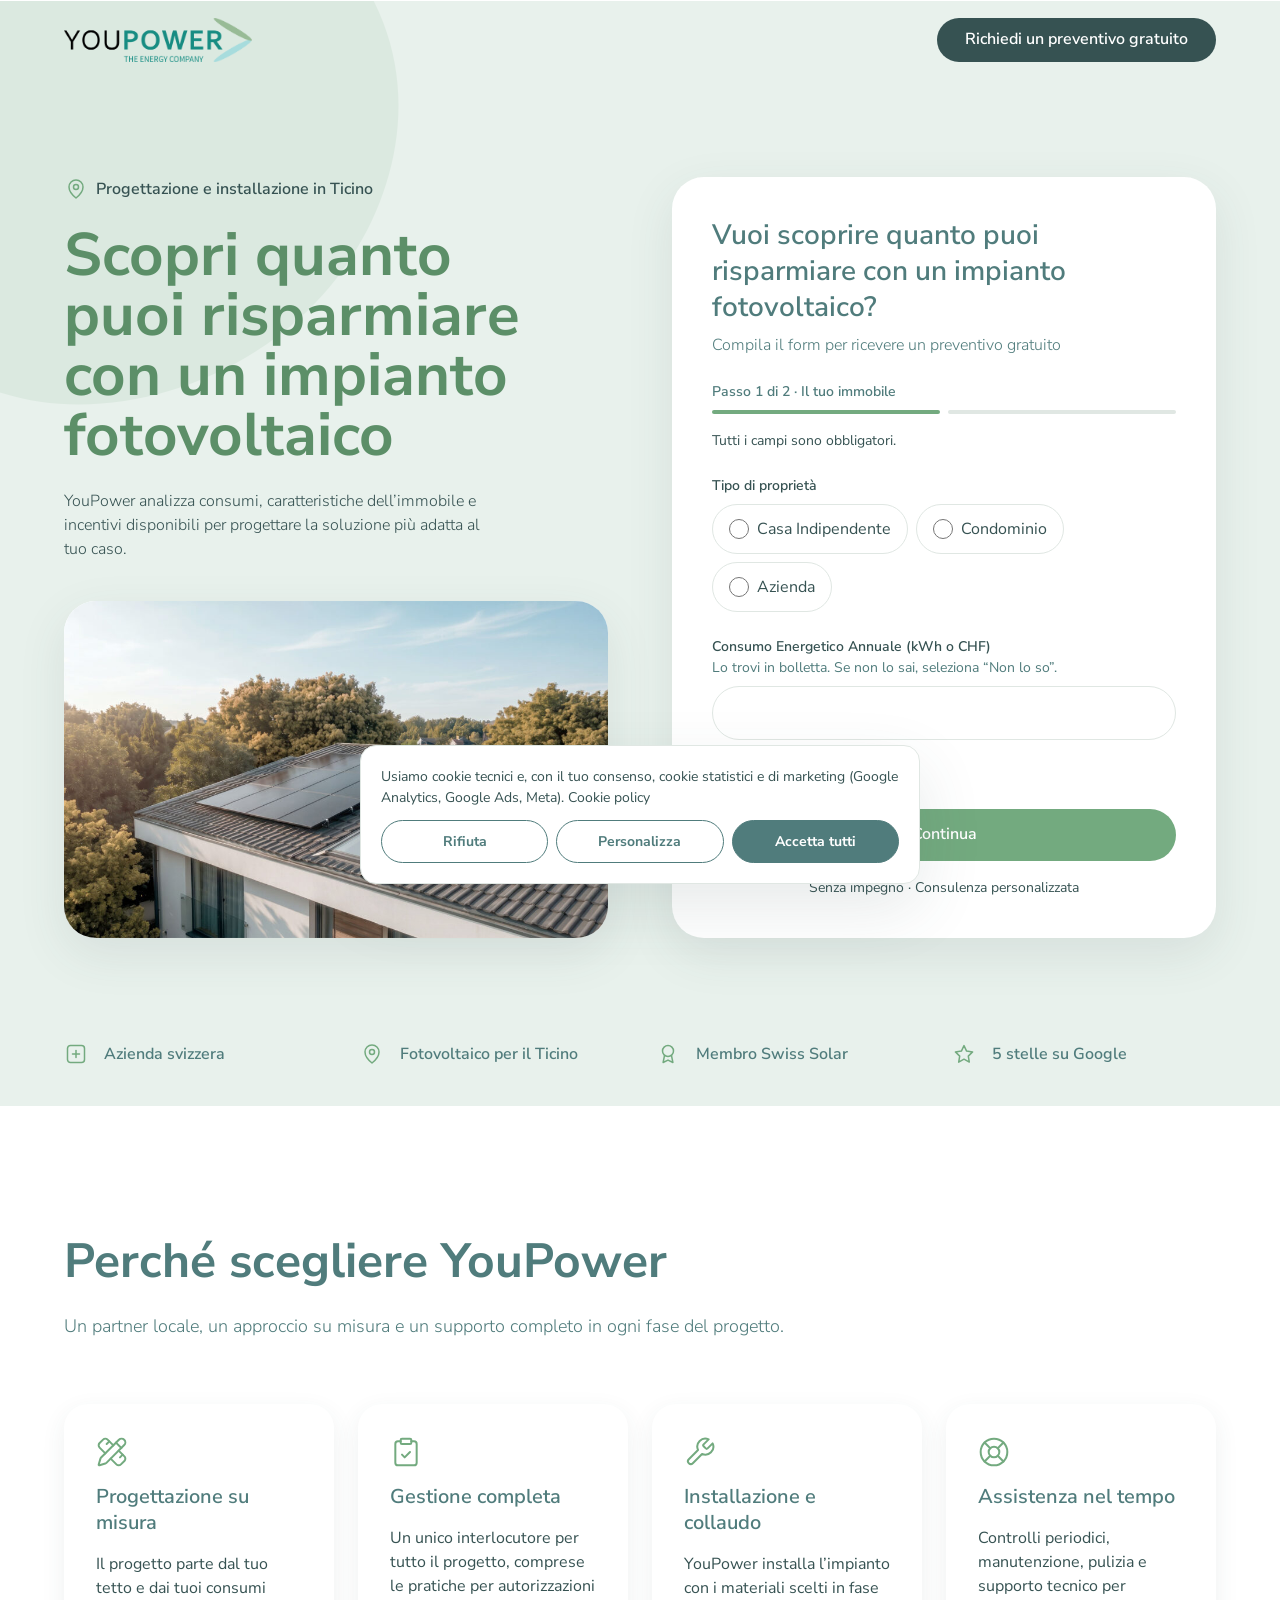
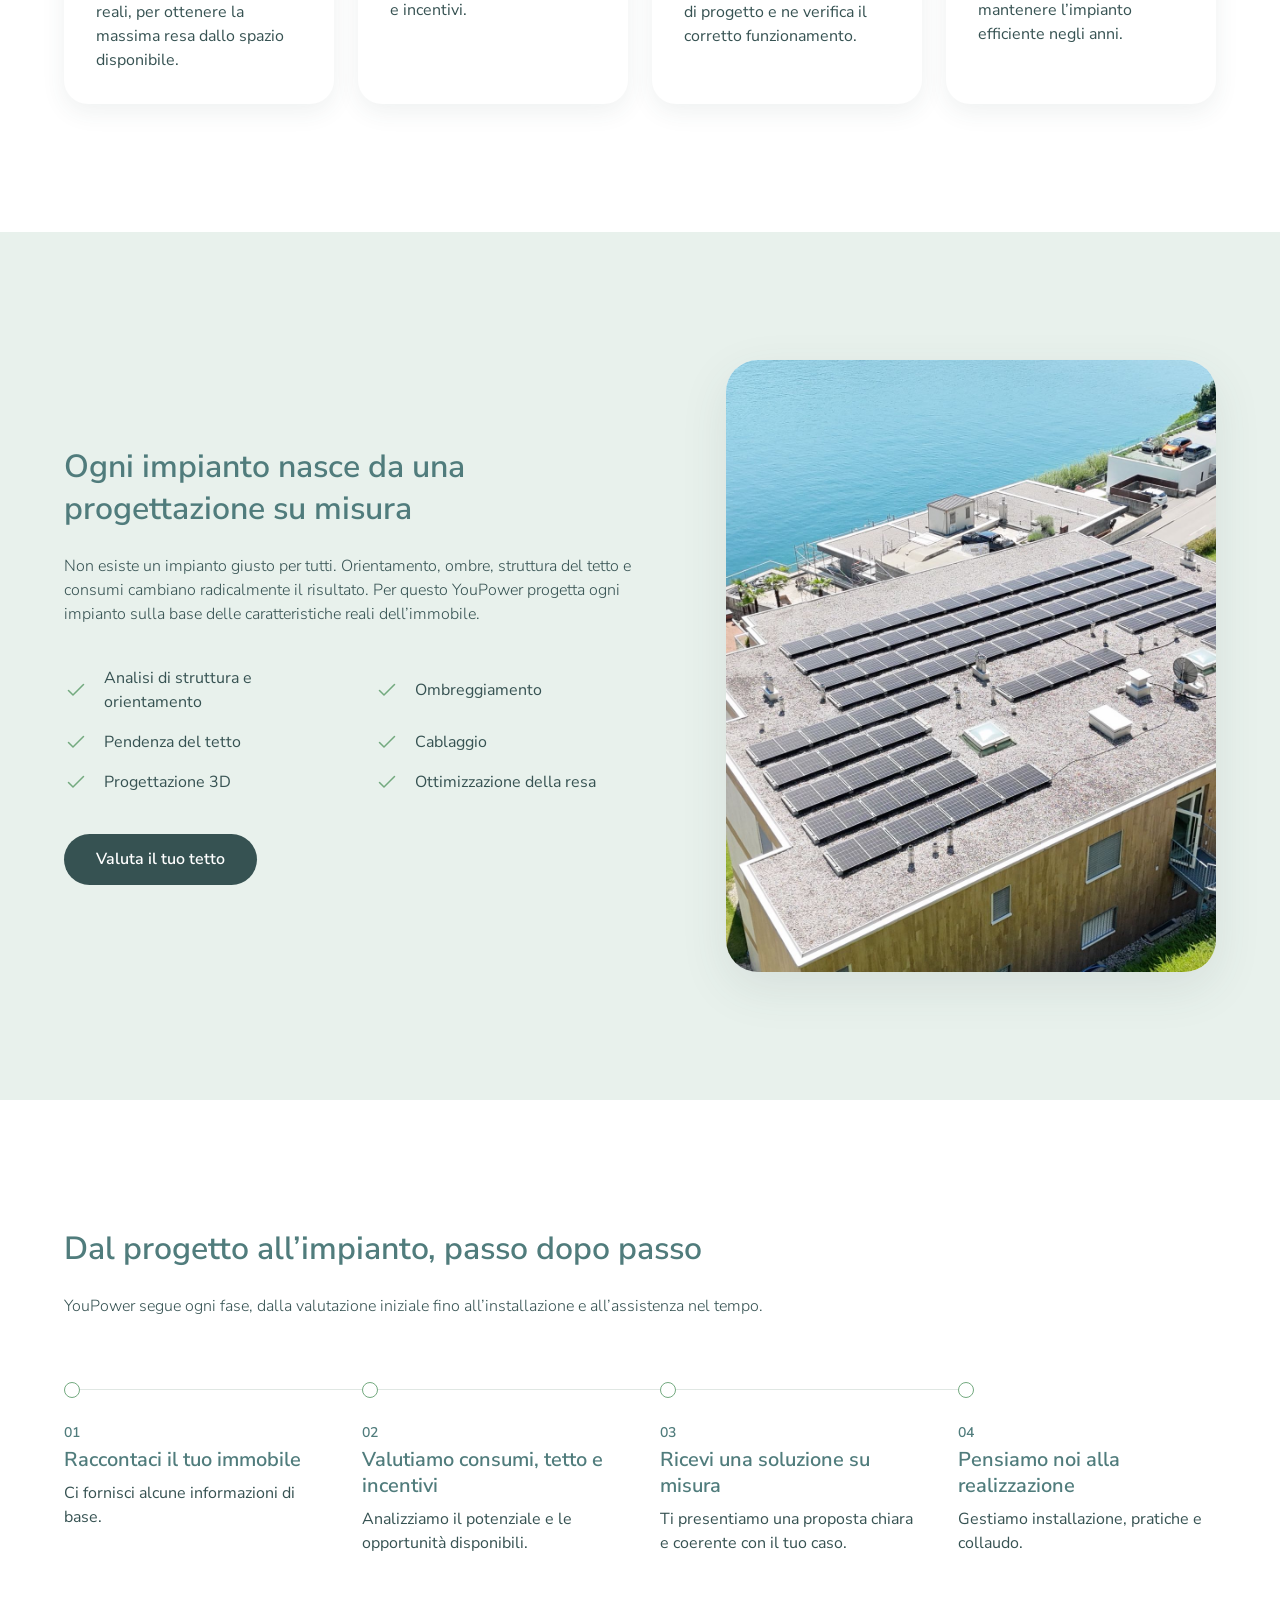
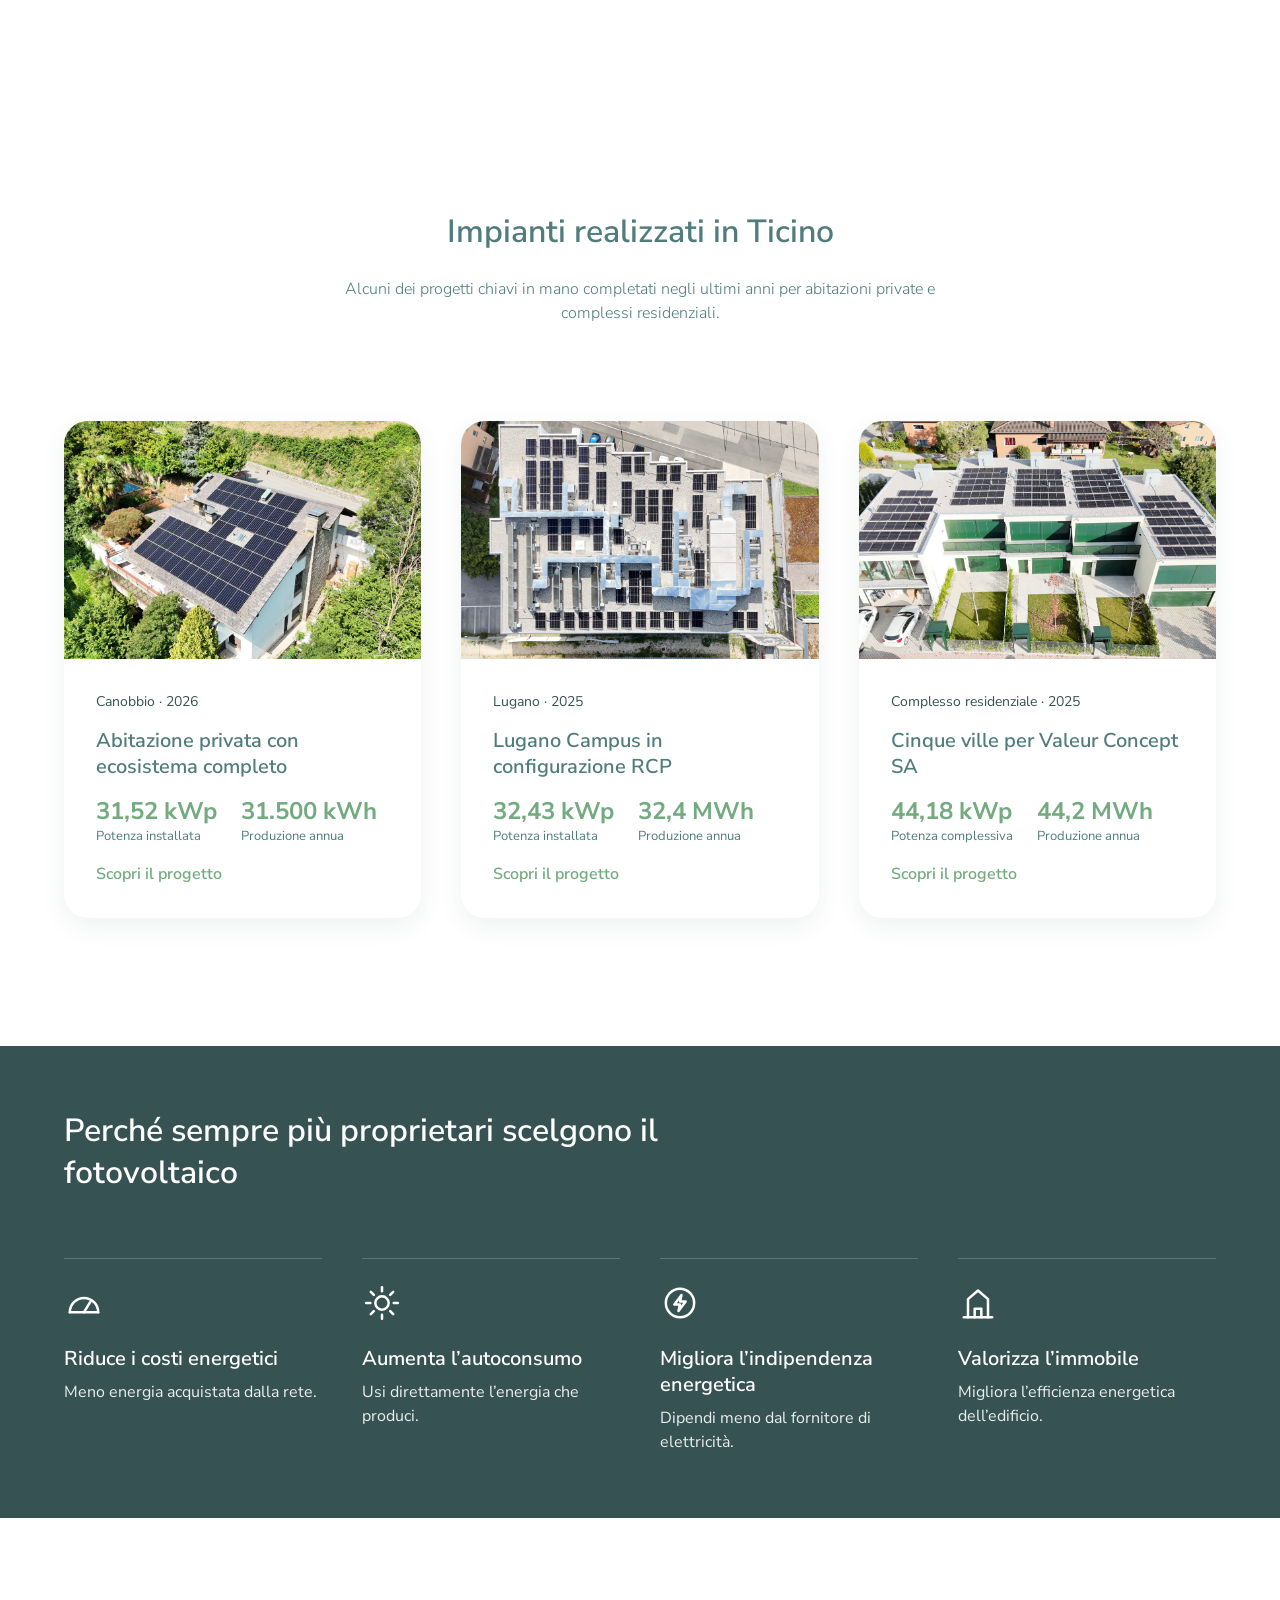
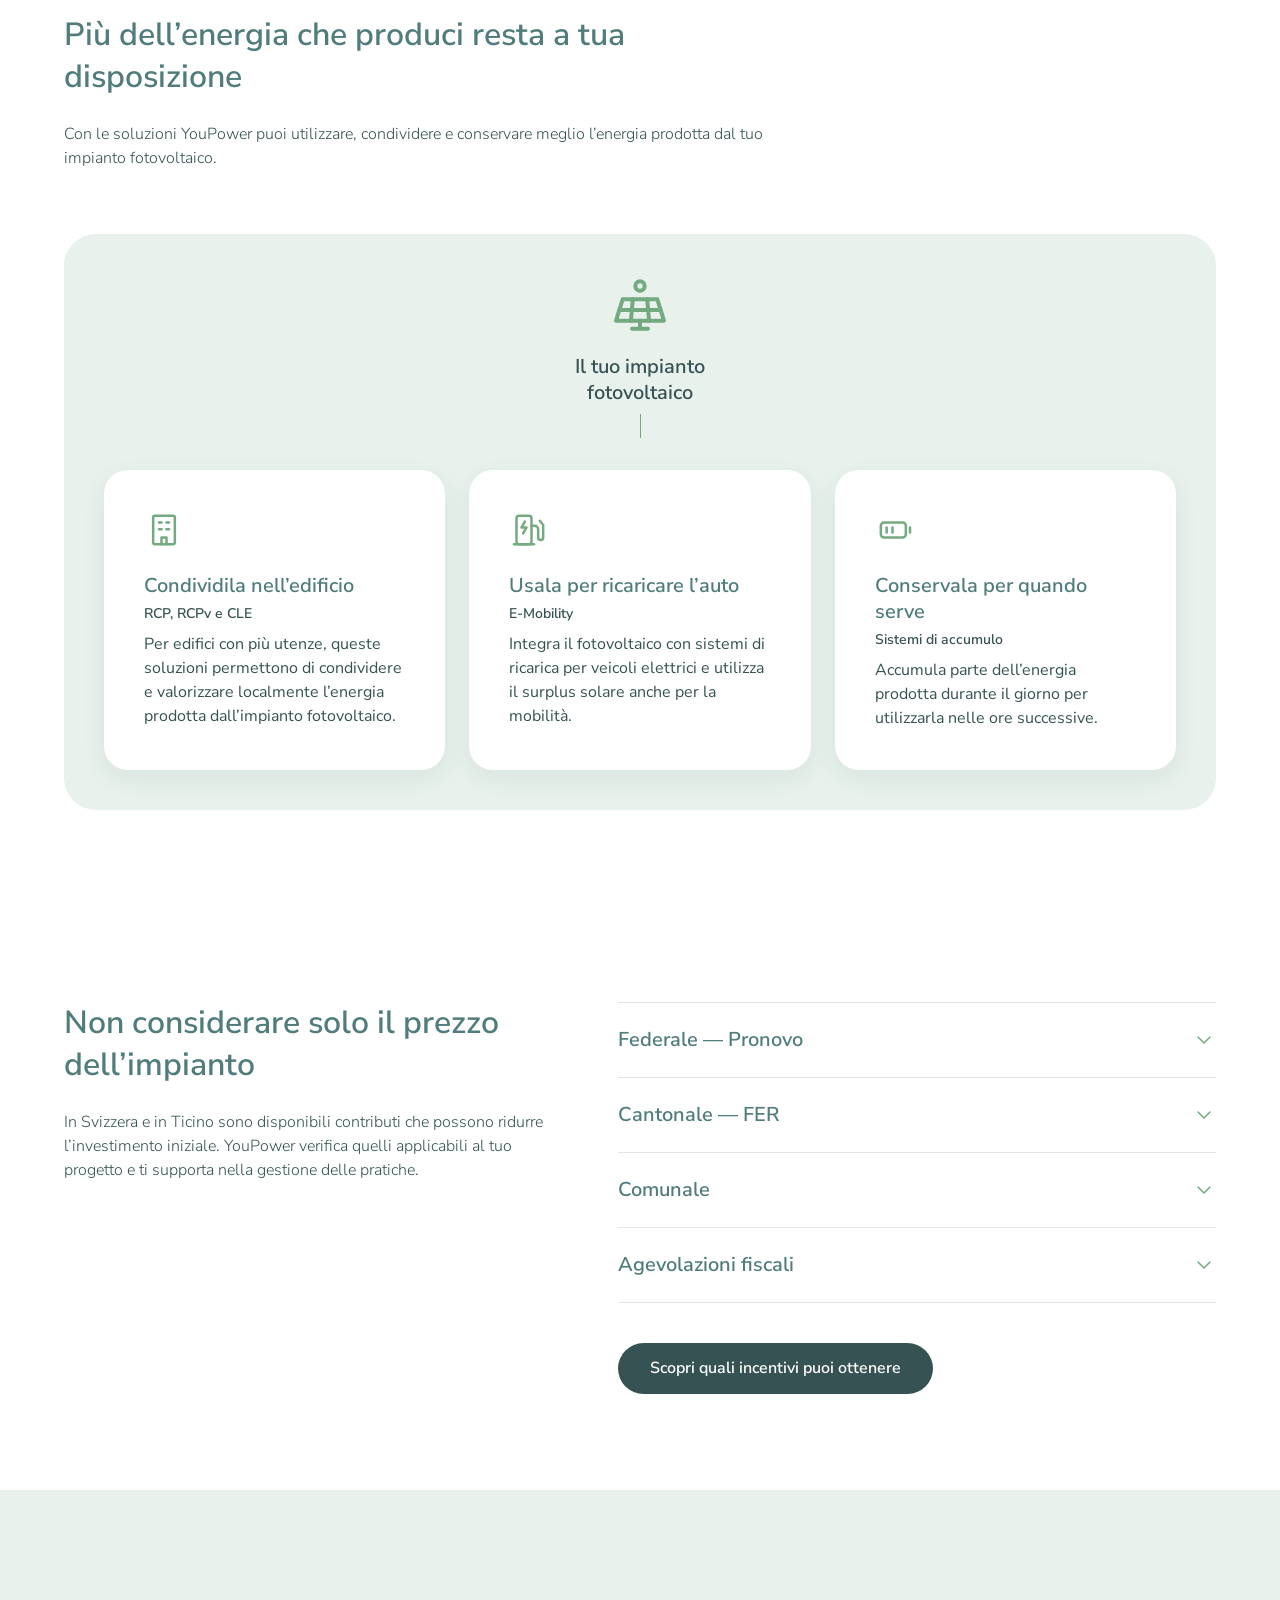
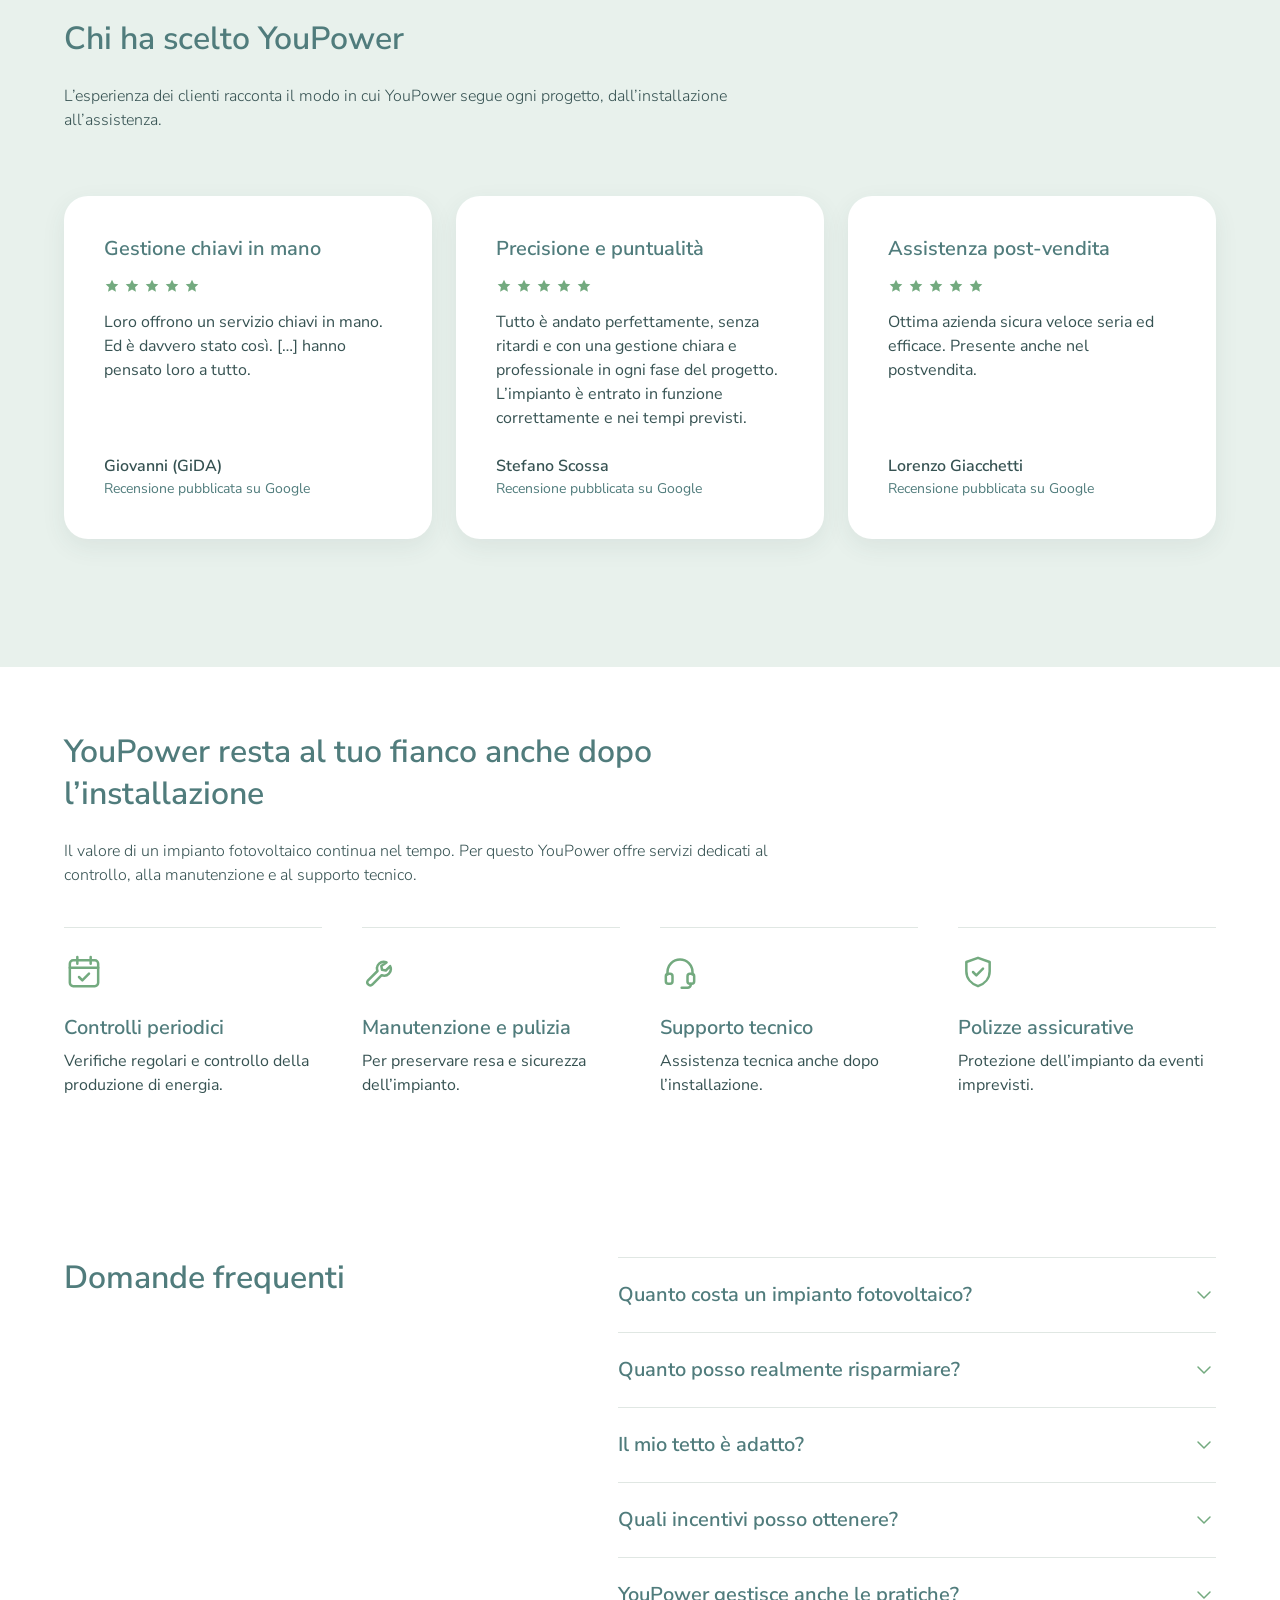
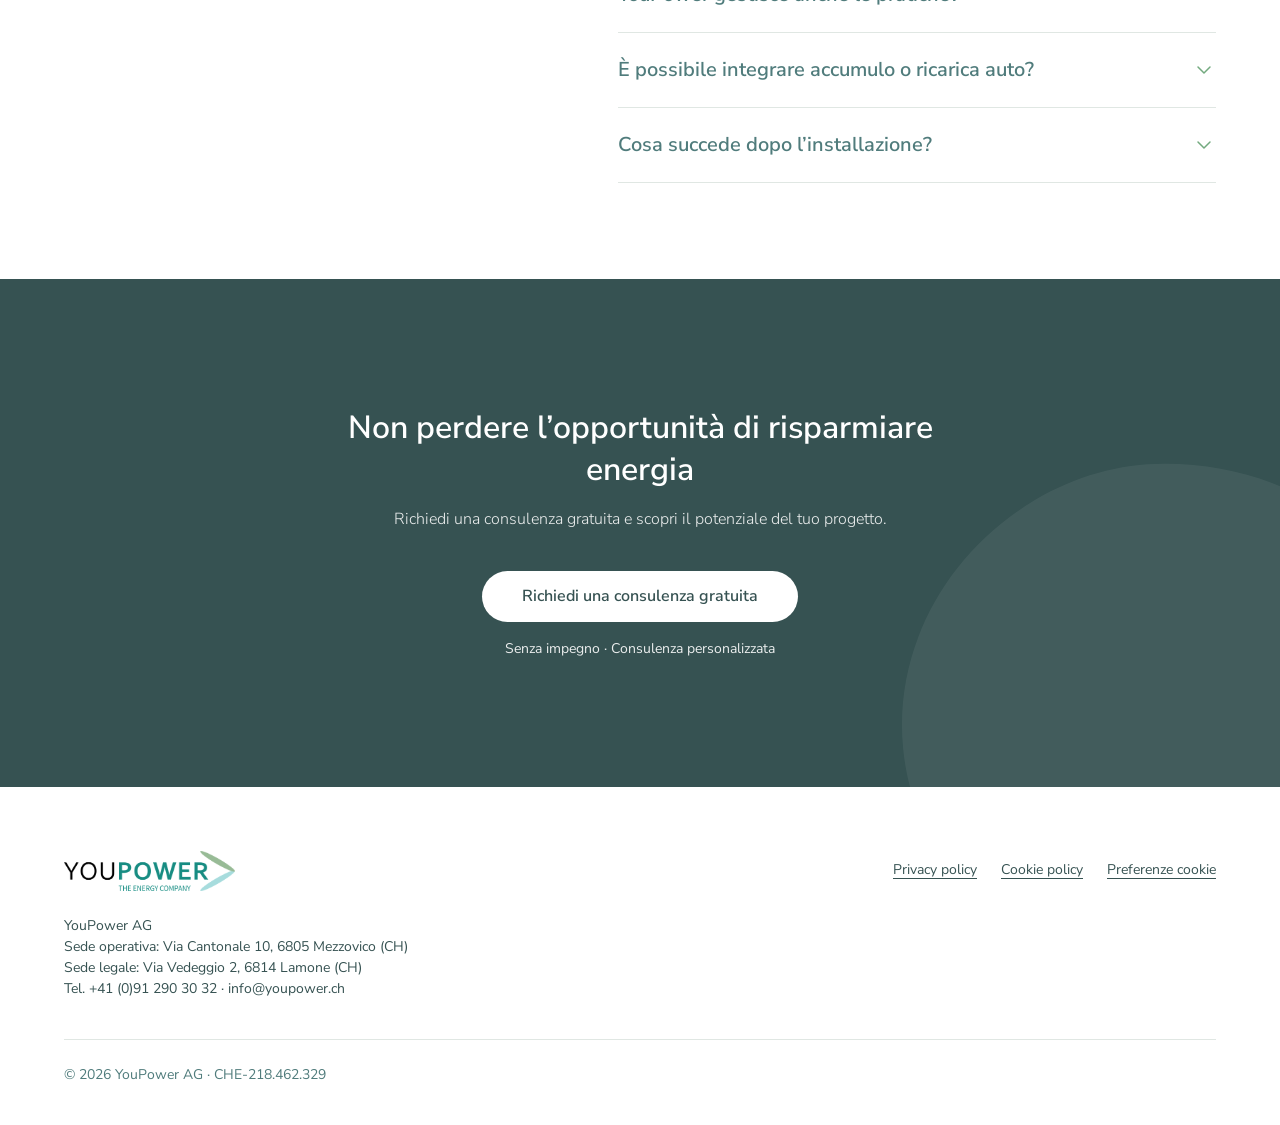
==== index.html @ 396a0c5f "Reword two labels in the hero strip "Operativita' in Ticino" becomes "Fotovoltaico per il Ticino" an" ====
<!DOCTYPE html>
<html lang="it">
<head>
<meta charset="utf-8">
<meta name="viewport" content="width=device-width, initial-scale=1, viewport-fit=cover">

<!-- =========================================================================
     TRACKING (hard-coded, niente GTM su questa landing)
     GA4 G-4G70N7KYDF e Meta Pixel 860950295860981: gli stessi del sito
     youpower.ch. Google Ads non ha un tag proprio: importa generate_lead da GA4.
     NON installare anche GTM-T6VW8SW5 qui, altrimenti PageView e lead doppi.
     ========================================================================= -->
<script>
  var LP = {
    GA4_ID: 'G-4G70N7KYDF',
    META_PIXEL_ID: '860950295860981',
    FORM_ID: 'landing_fotovoltaico_ticino',
    CONSENT_COOKIE: 'lp_consent',
    CONSENT_DAYS: 180
  };

  window.dataLayer = window.dataLayer || [];
  function gtag() { dataLayer.push(arguments); }

  /* Consent Mode v2: stessi default di Complianz sul sito principale */
  gtag('consent', 'default', {
    ad_storage: 'denied',
    ad_user_data: 'denied',
    ad_personalization: 'denied',
    analytics_storage: 'denied',
    personalization_storage: 'denied',
    functionality_storage: 'granted',
    security_storage: 'granted',
    wait_for_update: 500
  });
  gtag('set', 'ads_data_redaction', true);

  LP.readConsent = function () {
    var m = document.cookie.match(new RegExp('(?:^|; )' + LP.CONSENT_COOKIE + '=([^;]*)'));
    if (!m) { return null; }
    try { return JSON.parse(decodeURIComponent(m[1])); } catch (e) { return null; }
  };
  LP.applyConsent = function (c) {
    gtag('consent', 'update', {
      analytics_storage: c.stats ? 'granted' : 'denied',
      ad_storage: c.mkt ? 'granted' : 'denied',
      ad_user_data: c.mkt ? 'granted' : 'denied',
      ad_personalization: c.mkt ? 'granted' : 'denied',
      personalization_storage: c.mkt ? 'granted' : 'denied'
    });
  };
  LP.consent = LP.readConsent();
  if (LP.consent) { LP.applyConsent(LP.consent); }
</script>
<script async src="https://www.googletagmanager.com/gtag/js?id=G-4G70N7KYDF"></script>
<script>
  gtag('js', new Date());
  gtag('config', LP.GA4_ID);

  /* Meta Pixel: caricato solo con consenso marketing (non legge Consent Mode) */
  LP.loadMeta = function () {
    if (window.fbq) { fbq('consent', 'grant'); return; }
    !function(f,b,e,v,n,t,s){if(f.fbq)return;n=f.fbq=function(){n.callMethod?
    n.callMethod.apply(n,arguments):n.queue.push(arguments)};if(!f._fbq)f._fbq=n;
    n.push=n;n.loaded=!0;n.version='2.0';n.queue=[];t=b.createElement(e);t.async=!0;
    t.src=v;s=b.getElementsByTagName(e)[0];s.parentNode.insertBefore(t,s)}(window,
    document,'script','https://connect.facebook.net/en_US/fbevents.js');
    fbq('init', LP.META_PIXEL_ID);
    fbq('track', 'PageView');
  };
  if (LP.consent && LP.consent.mkt) { LP.loadMeta(); }

  LP.saveConsent = function (stats, mkt) {
    var c = { stats: !!stats, mkt: !!mkt, ts: Date.now() };
    var exp = new Date(Date.now() + LP.CONSENT_DAYS * 864e5).toUTCString();
    document.cookie = LP.CONSENT_COOKIE + '=' + encodeURIComponent(JSON.stringify(c)) +
      '; expires=' + exp + '; path=/; SameSite=Lax; Secure';
    LP.consent = c;
    LP.applyConsent(c);
    if (c.mkt) { LP.loadMeta(); }
    else if (window.fbq) { fbq('consent', 'revoke'); }
    var b = document.getElementById('lp-cookie-banner');
    if (b) { b.hidden = true; }
  };

  /* Numero in formato E.164 per i dati utente GA4 (default +41 se manca il prefisso) */
  LP.toE164 = function (v) {
    var s = String(v || '').replace(/[^\d+]/g, '');
    if (s.indexOf('00') === 0) { s = '+' + s.slice(2); }
    else if (s.charAt(0) === '0') { s = '+41' + s.slice(1); }
    else if (s.charAt(0) !== '+') { s = '+41' + s; }
    return s;
  };

  /* Conversione: chiamata dal form SOLO dopo risposta OK di /api/lead.
     email/telefono vengono usati da GA4 solo se nella property e' attiva la
     "raccolta dei dati forniti dagli utenti"; altrimenti sono ignorati. */
  LP.trackLead = function (opts) {
    opts = opts || {};
    var eventId = 'lead_' + Date.now() + '_' + Math.random().toString(36).slice(2, 8);

    var ud = {};
    if (opts.email) { ud.email = String(opts.email).trim().toLowerCase(); }
    if (opts.phone) { ud.phone_number = LP.toE164(opts.phone); }
    if (ud.email || ud.phone_number) { gtag('set', 'user_data', ud); }

    /* Stesso evento del sito (gia' importato in Google Ads), distinto da form_id */
    gtag('event', 'generate_lead', {
      form_id: LP.FORM_ID,
      lead_source: 'landing',
      property_type: opts.propertyType || ''
    });

    if (window.fbq && LP.consent && LP.consent.mkt) {
      fbq('track', 'Lead', { content_name: LP.FORM_ID }, { eventID: eventId });
    }
    return eventId;
  };
</script>

<title>Impianti fotovoltaici in Ticino | YouPower</title>
<meta name="description" content="Impianti fotovoltaici su misura in Ticino. Progettazione, gestione pratiche e incentivi, installazione e assistenza nel tempo. Richiedi un preventivo gratuito a YouPower.">
<meta name="theme-color" content="#E8F1EC">

<link rel="preconnect" href="https://fonts.googleapis.com">
<link rel="preconnect" href="https://fonts.gstatic.com" crossorigin>
<link rel="stylesheet" href="https://fonts.googleapis.com/css2?family=Nunito+Sans:wght@300;400;600;700&display=swap">

<style>
/* =========================================================================
   1. BRAND TOKENS — copia integrale di styles/brand-tokens.css
   Nessun valore aggiunto o modificato.
   ========================================================================= */
:root {
  /* Colori — brand core */
  --color-primary: #73AA7F;
  --color-primary-rgb: 115, 170, 127;
  --color-secondary: #507C7C;
  --color-secondary-rgb: 80, 124, 124;
  --color-text: #365252;
  --color-text-rgb: 54, 82, 82;

  --color-text-muted: var(--color-secondary);
  --color-heading: var(--color-secondary);
  --color-heading-hero: var(--color-primary);

  /* Stati derivati */
  --color-primary-dark: #5C8F68;
  --color-primary-light: #8FBF9A;
  --color-secondary-dark: #3F6363;
  --color-secondary-light: #7A9E9E;

  /* Superfici */
  --color-background: #FFFFFF;
  --color-surface: #FFFFFF;
  --color-surface-alt: #E8F1EC;
  --color-surface-inverse: var(--color-text);

  /* Bordi */
  --color-border: #E0E7E3;
  --color-border-strong: var(--color-secondary);
  --color-border-focus: var(--color-primary);

  /* Testo su fondo colorato */
  --color-on-primary: #FFFFFF;
  --color-on-secondary: #FFFFFF;
  --color-on-dark: #FFFFFF;

  /* Stati funzionali */
  --color-success: var(--color-primary);
  --color-error: #B85450;
  --color-warning: #D4A574;
  --color-info: var(--color-secondary);

  /* Tipografia */
  --font-family-base: "Nunito Sans", system-ui, -apple-system,
                      BlinkMacSystemFont, "Segoe UI", Roboto, sans-serif;
  --font-family-heading: var(--font-family-base);

  --font-weight-light: 300;
  --font-weight-regular: 400;
  --font-weight-semibold: 600;
  --font-weight-bold: 700;

  --font-size-h1: 60px;
  --font-size-h2: 32px;
  --font-size-h3: 28px;
  --font-size-h4: 20px;
  --font-size-body-large: 16px;
  --font-size-body: 16px;
  --font-size-small: 14px;
  --font-size-button: 16px;

  --line-height-h1: 1.0;
  --line-height-h2: 1.31;
  --line-height-h3: 1.29;
  --line-height-h4: 1.30;
  --line-height-body: 1.50;
  --line-height-tight: 1.0;
  --line-height-heading: 1.30;
  --line-height-default: 1.50;

  --letter-spacing-normal: 0;

  /* Radius */
  --radius-sm: 8px;
  --radius-md: 16px;
  --radius-lg: 24px;
  --radius-xl: 32px;
  --radius-pill: 999px;

  --radius-button: var(--radius-pill);
  --radius-input: var(--radius-pill);
  --radius-card: var(--radius-lg);
  --radius-card-large: var(--radius-xl);

  /* Spacing */
  --space-xxs: 4px;
  --space-xs: 8px;
  --space-sm: 16px;
  --space-md: 24px;
  --space-lg: 40px;
  --space-xl: 64px;
  --space-2xl: 96px;
  --space-3xl: 128px;

  /* Layout */
  --container-width: 1200px;
  --container-width-wide: 1400px;
  --container-padding: 24px;
  --content-narrow: 720px;
  --header-height: 80px;

  /* Shadow */
  --shadow-soft:      0 8px 24px  rgba(54, 82, 82, 0.08);
  --shadow-card:      0 16px 48px rgba(54, 82, 82, 0.10);
  --shadow-elevated:  0 24px 64px rgba(54, 82, 82, 0.12);
  --shadow-focus-ring: 0 0 0 3px rgba(115, 170, 127, 0.35);

  /* Transitions */
  --transition-fast: 150ms ease-out;
  --transition-base: 250ms ease-out;
  --transition-slow: 400ms ease-out;

  /* Z-index */
  --z-base: 1;
  --z-dropdown: 100;
  --z-sticky: 200;
  --z-header: 300;
  --z-modal-backdrop: 900;
  --z-modal: 1000;
  --z-toast: 1100;
}

@media (max-width: 768px) {
  :root {
    --font-size-h1: 40px;
    --font-size-h2: 26px;
    --font-size-h3: 24px;
    --font-size-h4: 18px;

    --space-2xl: 64px;
    --space-3xl: 80px;

    --container-padding: 20px;
  }
}

@media (prefers-reduced-motion: reduce) {
  :root {
    --transition-fast: 0ms;
    --transition-base: 0ms;
    --transition-slow: 0ms;
  }
}


/* =========================================================================
   2. BASE
   ========================================================================= */
*, *::before, *::after { box-sizing: border-box; }

html {
  scroll-behavior: smooth;
  -webkit-text-size-adjust: 100%;
}
@media (prefers-reduced-motion: reduce) {
  html { scroll-behavior: auto; }
}

body {
  margin: 0;
  background: var(--color-background);
  color: var(--color-text);
  font-family: var(--font-family-base);
  font-size: var(--font-size-body);
  font-weight: var(--font-weight-regular);
  line-height: var(--line-height-body);
  letter-spacing: var(--letter-spacing-normal);
  -webkit-font-smoothing: antialiased;
}

h1, h2, h3, h4, p, ul, li { margin: 0; }
ul { padding: 0; list-style: none; }
img { display: block; max-width: 100%; }
a { text-decoration: none; color: inherit; }

.container {
  width: 100%;
  max-width: var(--container-width);
  margin-inline: auto;
  padding-inline: var(--container-padding);
}

.skip-link {
  position: absolute;
  left: -9999px;
  top: 0;
  z-index: var(--z-toast);
  background: var(--color-surface);
  color: var(--color-text);
  padding: var(--space-xs) var(--space-sm);
  border-radius: var(--radius-pill);
  font-size: var(--font-size-small);
  font-weight: var(--font-weight-semibold);
}
.skip-link:focus {
  left: var(--space-sm);
  top: var(--space-sm);
  box-shadow: var(--shadow-focus-ring);
}

:focus-visible {
  outline: none;
  box-shadow: var(--shadow-focus-ring);
  border-radius: var(--radius-pill);
}


/* =========================================================================
   3. BOTTONI — pill, come da brand kit (sez. 4.1)
   ========================================================================= */
.btn {
  display: inline-flex;
  align-items: center;
  justify-content: center;
  font-family: var(--font-family-base);
  font-size: var(--font-size-button);
  font-weight: var(--font-weight-semibold);
  line-height: 1.2;
  border: 0;
  border-radius: var(--radius-button);
  cursor: pointer;
  transition: background-color var(--transition-base), color var(--transition-base);
}

/* Padding da brand kit 4.1: ~14-16px verticali x 28-32px orizzontali */
.btn--primary {
  background: var(--color-text);
  color: var(--color-on-dark);
  padding: 16px 32px;
}
.btn--primary:hover { background: var(--color-secondary); }

/* Variante compatta per l'header: orizzontale al minimo del range 4.1 */
.btn--header {
  padding: 12px 28px;
  white-space: nowrap;
}


/* =========================================================================
   4. HEADER
   ========================================================================= */
.site-header {
  position: sticky;
  top: 0;
  z-index: var(--z-header);
  background: transparent;
  border-bottom: 1px solid transparent;
  transition: background-color var(--transition-base), border-color var(--transition-base);
}
.site-header.is-scrolled {
  background: var(--color-surface);
  border-bottom-color: var(--color-border);
}

.site-header__inner {
  min-height: var(--header-height);
  display: flex;
  align-items: center;
  justify-content: space-between;
  gap: var(--space-sm);
}

.logo { display: inline-flex; align-items: center; }
.logo__img {
  height: 44px;
  width: auto;
}


/* =========================================================================
   5. HERO
   ========================================================================= */
.hero {
  position: relative;
  background: var(--color-surface-alt);
  /* Il wash mint parte dal bordo superiore: l'header trasparente ci scorre sopra */
  margin-top: calc(-1 * var(--header-height));
  padding-top: calc(var(--header-height) + var(--space-2xl));
  /* In fondo c'e' la strip dei bullet: il suo padding chiude la hero */
  padding-bottom: 0;
  overflow: hidden;
}

/* Forma organica decorativa (brand kit 4.7 / 6.6) */
.hero__decoration {
  position: absolute;
  top: -14%;
  left: -14%;
  width: 46vw;
  max-width: 720px;
  aspect-ratio: 1 / 1;
  color: var(--color-primary);
  opacity: 0.10;
  pointer-events: none;
}

/* Due colonne come la pagina prodotto youpower.ch: a sinistra titolo e foto,
   a destra la card del form. La foto riempie lo spazio fino al fondo della card. */
.hero__inner {
  position: relative;
  z-index: var(--z-base);
  display: grid;
  grid-template-columns: repeat(2, minmax(0, 1fr));
  grid-template-rows: auto 1fr;
  grid-template-areas:
    "intro form"
    "media form";
  align-items: start;
  column-gap: var(--space-xl);
  row-gap: var(--space-lg);
}
.hero__content { grid-area: intro; }

/* Riferimento territoriale: visibile ma secondario rispetto all'H1.
   Frase normale con icona lineare, niente maiuscolo tracciato (brand kit 6.2). */
.hero__location {
  display: flex;
  align-items: center;
  gap: var(--space-xs);
  margin-bottom: var(--space-md);
  font-size: var(--font-size-body);
  font-weight: var(--font-weight-semibold);
  line-height: var(--line-height-body);
  color: var(--color-text);
}
.hero__location svg {
  flex: none;
  width: var(--space-md);
  height: var(--space-md);
  color: var(--color-primary);
}

.hero__title {
  font-size: var(--font-size-h1);
  font-weight: var(--font-weight-bold);
  line-height: var(--line-height-h1);
  /* --color-primary-dark al posto di --color-heading-hero: il sage #73AA7F
     si ferma a 2.34:1 sul wash mint, sotto la soglia AA per il testo large. */
  color: var(--color-primary-dark);
  text-wrap: balance;
}

/* Riga "Body Light" della scala tipografica (16 / 300 / 1.5 / #365252):
   sul wash mint il teal #507C7C si ferma a 4.04:1, sotto la soglia AA. */
.hero__lead {
  margin-top: var(--space-md);
  max-width: 46ch;
  text-wrap: pretty;
  font-size: var(--font-size-body-large);
  font-weight: var(--font-weight-light);
  line-height: var(--line-height-body);
  color: var(--color-text);
}

/* Strip dei 4 punti di forza in fondo alla hero, sul wash mint:
   chip trasparenti, icona lineare sage + testo, nessun bordo ne' fondo. */
.hero__strip {
  display: grid;
  grid-template-columns: repeat(4, minmax(0, 1fr));
  gap: calc(var(--space-sm) * 2);
  margin-top: var(--space-xl);
  padding-block: var(--space-lg);
}
.hero__strip-item {
  display: flex;
  align-items: center;
  gap: var(--space-sm);
  font-size: var(--font-size-body);
  font-weight: var(--font-weight-semibold);
  line-height: var(--line-height-body);
  color: var(--color-secondary);
}
.hero__strip-icon {
  flex: none;
  width: var(--space-md);
  height: var(--space-md);
  color: var(--color-primary);
}
@media (max-width: 1023px) {
  .hero__strip {
    grid-template-columns: repeat(2, minmax(0, 1fr));
    gap: var(--space-md);
  }
}
@media (max-width: 767px) {
  .hero__strip {
    display: flex;
    flex-direction: column;
    gap: 20px;
  }
}

/* Media */
.hero__media {
  grid-area: media;
  align-self: stretch;
  position: relative;
  min-height: calc(var(--space-3xl) * 2);
  border-radius: var(--radius-card-large);
  overflow: hidden;
  background: var(--color-surface);
  box-shadow: var(--shadow-card);
}
.hero__media img {
  position: absolute;
  inset: 0;
  width: 100%;
  height: 100%;
  object-fit: cover;
}


/* =========================================================================
   6. SEZIONI DI CONTENUTO — impianto comune
   ========================================================================= */
.section {
  padding-top: var(--space-2xl);
  padding-bottom: var(--space-2xl);
  background: var(--color-background);
}
/* Wash mint: riservato alla sezione progettazione, la piu' autorevole */
.section--accent { background: var(--color-surface-alt); }
/* Piu' respiro verticale = piu' peso nella gerarchia */
.section--lead {
  padding-top: var(--space-3xl);
  padding-bottom: var(--space-3xl);
}

.section__head {
  max-width: var(--content-narrow);
  margin-bottom: var(--space-xl);
}
.section__title {
  font-size: var(--font-size-h2);
  font-weight: var(--font-weight-semibold);
  line-height: var(--line-height-h2);
  color: var(--color-heading);
}
.section__intro {
  margin-top: var(--space-md);
  font-size: var(--font-size-body-large);
  font-weight: var(--font-weight-light);
  line-height: var(--line-height-body);
  color: var(--color-text);
}


/* =========================================================================
   8. BENEFICI DEL FOTOVOLTAICO
   ========================================================================= */
/* "Perche' scegliere YouPower": titolo e sottotitolo in alto, le quattro
   card sotto (4 in fila da 1200px, 2x2 fino al tablet, 1 su mobile). */
.why__intro { max-width: var(--content-narrow); }
.why__title {
  margin-bottom: var(--space-md);
  font-size: 48px;
  font-weight: var(--font-weight-bold);
  line-height: 1.15;
  color: var(--color-secondary);
}
.why__lead {
  margin-bottom: var(--space-xl);
  font-size: 18px;
  font-weight: var(--font-weight-light);
  line-height: var(--line-height-body);
  color: var(--color-secondary);
}
.why__cards {
  display: grid;
  grid-template-columns: repeat(4, minmax(0, 1fr));
  gap: var(--space-md);
}
/* Padding 32px con 4 card in fila, per lasciare spazio al testo */
.why-card {
  display: flex;
  flex-direction: column;
  gap: var(--space-sm);
  padding: calc(var(--space-sm) * 2);
  border-radius: var(--radius-lg);
  background: var(--color-surface);
  box-shadow: var(--shadow-soft);
}
.why-card__icon {
  width: calc(var(--space-sm) * 2);
  height: calc(var(--space-sm) * 2);
  color: var(--color-primary);
}
.why-card__title {
  font-size: var(--font-size-h4);
  font-weight: var(--font-weight-semibold);
  line-height: var(--line-height-h4);
  color: var(--color-secondary);
}
.why-card__text {
  font-size: var(--font-size-body);
  font-weight: var(--font-weight-regular);
  line-height: var(--line-height-body);
  color: var(--color-text);
}
@media (max-width: 1199px) {
  .why__cards { grid-template-columns: repeat(2, minmax(0, 1fr)); }
  .why-card { padding: var(--space-lg); }
}
@media (max-width: 1023px) {
  .why__title { font-size: 36px; }
  .why__lead { margin-bottom: var(--space-lg); }
}
@media (max-width: 767px) {
  .why__title { font-size: 28px; }
  .why__cards { grid-template-columns: 1fr; }
}


/* =========================================================================
   9. PROGETTAZIONE SU MISURA
   ========================================================================= */
.design__inner {
  display: grid;
  grid-template-columns: 1.1fr 0.9fr;
  align-items: center;
  gap: var(--space-xl);
}
.design__head { margin-bottom: var(--space-lg); }

.design__points {
  display: grid;
  grid-template-columns: repeat(2, minmax(0, 1fr));
  gap: var(--space-sm) var(--space-md);
}
.design__point {
  display: flex;
  align-items: center;
  gap: var(--space-sm);
  font-size: var(--font-size-body);
  font-weight: var(--font-weight-regular);
  line-height: var(--line-height-body);
  color: var(--color-text);
}
.design__point svg {
  flex: none;
  width: var(--space-md);
  height: var(--space-md);
  color: var(--color-primary);
}

.design__media {
  border-radius: var(--radius-card-large);
  overflow: hidden;
  background: var(--color-surface);
  box-shadow: var(--shadow-card);
  aspect-ratio: 4 / 5;
}
.design__media img {
  width: 100%;
  height: 100%;
  object-fit: cover;
}


/* =========================================================================
   10. COME FUNZIONA — timeline
   ========================================================================= */
.steps {
  display: grid;
  grid-template-columns: repeat(4, minmax(0, 1fr));
  gap: var(--space-lg);
  margin: 0;
  padding: 0;
  list-style: none;
}
.step {
  position: relative;
  padding-top: var(--space-lg);
}
/* Nodo: cerchio a contorno sage, stesso tratto delle icone lineari */
.step::before {
  content: "";
  position: absolute;
  top: 0;
  left: 0;
  width: var(--space-sm);
  height: var(--space-sm);
  border: 1.5px solid var(--color-primary);
  border-radius: var(--radius-pill);
}
/* Filo verso il nodo successivo, attraverso il gap di colonna */
.step::after {
  content: "";
  position: absolute;
  top: calc(var(--space-sm) / 2 - 0.5px);
  left: var(--space-sm);
  right: calc(-1 * var(--space-lg));
  height: 1px;
  background: var(--color-border);
}
.step:last-child::after { display: none; }

.step__number {
  display: block;
  font-size: var(--font-size-small);
  font-weight: var(--font-weight-semibold);
  line-height: var(--line-height-body);
  color: var(--color-heading);
}
.step__title {
  margin-top: var(--space-xxs);
  font-size: var(--font-size-h4);
  font-weight: var(--font-weight-semibold);
  line-height: var(--line-height-h4);
  color: var(--color-heading);
}
.step__text {
  margin-top: var(--space-xs);
  font-size: var(--font-size-body);
  font-weight: var(--font-weight-regular);
  line-height: var(--line-height-body);
  color: var(--color-text);
}


/* =========================================================================
   10b. REFERENZE — impianti realizzati in Ticino
   ========================================================================= */
.refs__head {
  max-width: 640px;
  margin: 0 auto var(--space-2xl);
  text-align: center;
}
.refs__title {
  margin-bottom: var(--space-md);
  font-size: var(--font-size-h2);
  font-weight: var(--font-weight-semibold);
  line-height: var(--line-height-h2);
  color: var(--color-secondary);
}
.refs__intro {
  font-size: var(--font-size-body);
  font-weight: var(--font-weight-light);
  line-height: var(--line-height-body);
  color: var(--color-secondary);
}

.refs {
  display: grid;
  grid-template-columns: repeat(3, minmax(0, 1fr));
  gap: var(--space-lg);
}
/* La card non e' cliccabile: l'unico elemento interattivo e' il link finale */
.ref-card {
  display: flex;
  flex-direction: column;
  overflow: hidden;
  border-radius: var(--radius-lg);
  background: var(--color-surface);
  box-shadow: var(--shadow-soft);
  transition: transform var(--transition-base), box-shadow var(--transition-base);
}
.ref-card:hover {
  transform: translateY(calc(-1 * var(--space-xxs)));
  box-shadow: var(--shadow-card);
}
.ref-card__img {
  display: block;
  width: 100%;
  height: auto;
  aspect-ratio: 3 / 2;
  object-fit: cover;
  object-position: center;
}
.ref-card__body {
  flex: 1;
  display: flex;
  flex-direction: column;
  gap: var(--space-sm);
  padding: calc(var(--space-sm) * 2);
}
.ref-card__meta {
  font-size: var(--font-size-small);
  font-weight: var(--font-weight-regular);
  line-height: var(--line-height-body);
  letter-spacing: var(--letter-spacing-normal);
  color: var(--color-text);
}
.ref-card__title {
  font-size: var(--font-size-h4);
  font-weight: var(--font-weight-semibold);
  line-height: var(--line-height-heading);
  color: var(--color-secondary);
}
/* Metriche: solo spazio tra le due, nessun separatore */
.ref-card__metrics {
  display: flex;
  flex-wrap: wrap;
  gap: var(--space-md);
  margin: 0;
}
.ref-card__metric {
  display: flex;
  flex-direction: column;
}
.ref-card__metric dd {
  order: -1;
  margin: 0;
  font-size: 24px;
  font-weight: var(--font-weight-bold);
  line-height: var(--line-height-heading);
  color: var(--color-primary);
}
.ref-card__metric dt {
  font-size: 13px;
  font-weight: var(--font-weight-regular);
  line-height: var(--line-height-body);
  color: var(--color-secondary);
}
/* "Scopri il progetto": bottone con l'aspetto del link, apre il mini modal */
.ref-card__more {
  align-self: flex-start;
  margin-top: auto;
  padding: 0;
  border: 0;
  background: none;
  font-family: var(--font-family-base);
  font-size: var(--font-size-body);
  font-weight: var(--font-weight-semibold);
  line-height: var(--line-height-body);
  color: var(--color-primary);
  text-decoration: none;
  cursor: pointer;
}
.ref-card__more:hover { color: var(--color-primary-dark); }

/* Mini modal (<dialog> nativo in top layer): compatto, non full-screen */
.modal {
  width: min(560px, calc(100vw - 32px));
  max-width: 560px;
  max-height: 90vh;
  padding: 0;
  border: 0;
  border-radius: var(--radius-xl);
  background: var(--color-surface);
  box-shadow: var(--shadow-elevated);
  color: var(--color-text);
  overflow: hidden;
}
/* Backdrop in tinta teal, mai nero */
.modal::backdrop {
  background: rgba(54, 82, 82, 0.55);
  backdrop-filter: blur(4px);
  -webkit-backdrop-filter: blur(4px);
}
.modal[open] { animation: yp-modal-in 200ms ease-out; }
.modal[open]::backdrop { animation: yp-fade 200ms ease-out; }
.modal.is-closing { animation: yp-modal-out 150ms ease-out forwards; }
.modal.is-closing::backdrop { animation: yp-fade-out 150ms ease-out forwards; }
@keyframes yp-modal-in {
  from { opacity: 0; transform: scale(0.96); }
  to   { opacity: 1; transform: none; }
}
@keyframes yp-modal-out { to { opacity: 0; } }
@keyframes yp-fade { from { opacity: 0; } }
@keyframes yp-fade-out { to { opacity: 0; } }
@media (prefers-reduced-motion: reduce) {
  .modal[open],
  .modal[open]::backdrop,
  .modal.is-closing,
  .modal.is-closing::backdrop { animation: none; }
}
.modal__scroll {
  max-height: 90vh;
  overflow-y: auto;
  overscroll-behavior: contain;
}
.modal__close {
  position: absolute;
  top: var(--space-sm);
  right: var(--space-sm);
  z-index: var(--z-base);
  display: grid;
  place-items: center;
  width: 44px;
  height: 44px;
  padding: 0;
  border: 0;
  border-radius: var(--radius-pill);
  background: var(--color-surface);
  color: var(--color-text);
  box-shadow: var(--shadow-soft);
  cursor: pointer;
}
.modal__close svg {
  width: var(--space-md);
  height: var(--space-md);
}
.modal__close:hover { background: var(--color-surface-alt); }
.modal__img {
  display: block;
  width: 100%;
  height: auto;
  aspect-ratio: 3 / 2;
  object-fit: cover;
}
.modal__body {
  display: flex;
  flex-direction: column;
  gap: var(--space-sm);
  padding: calc(var(--space-sm) * 2);
}
.modal__title {
  font-size: 24px;
  font-weight: var(--font-weight-semibold);
  line-height: var(--line-height-heading);
  color: var(--color-secondary);
}
.modal__text {
  font-size: var(--font-size-body);
  font-weight: var(--font-weight-regular);
  line-height: var(--line-height-body);
  color: var(--color-text);
}
.modal__link {
  align-self: flex-start;
  font-size: var(--font-size-body);
  font-weight: var(--font-weight-semibold);
  line-height: var(--line-height-body);
  color: var(--color-primary);
}
.modal__link:hover {
  color: var(--color-primary-dark);
  text-decoration: underline;
}
@media (max-width: 767px) {
  .modal__body { padding: var(--space-md); }
}

/* Tablet: due colonne, la terza card sotto e centrata */
@media (max-width: 1023px) {
  .refs { grid-template-columns: repeat(2, minmax(0, 1fr)); }
  .ref-card:last-child:nth-child(odd) {
    grid-column: 1 / -1;
    justify-self: center;
    width: calc((100% - var(--space-lg)) / 2);
  }
}
/* Mobile: una colonna */
@media (max-width: 767px) {
  .refs {
    grid-template-columns: 1fr;
    gap: var(--space-md);
  }
  .ref-card:last-child:nth-child(odd) {
    grid-column: auto;
    justify-self: stretch;
    width: auto;
  }
}


/* =========================================================================
   11. ENERGIA — il fotovoltaico come sorgente
   ========================================================================= */
/* Pannello mint: l'impianto in alto come punto di partenza, le tre
   estensioni affiancate sotto. Sul mint il testo resta in #365252;
   i titoli teal stanno sulle card bianche. */
.energy {
  display: grid;
  grid-template-columns: repeat(3, minmax(0, 1fr));
  gap: var(--space-md);
  padding: var(--space-lg);
  border-radius: var(--radius-card-large);
  background: var(--color-surface-alt);
}
.energy__hub {
  grid-column: 1 / -1;
  position: relative;
  display: flex;
  flex-direction: column;
  align-items: center;
  gap: var(--space-sm);
  padding-bottom: var(--space-lg);
  text-align: center;
}
/* Filo che scende dall'impianto verso le card */
.energy__hub::after {
  content: "";
  position: absolute;
  bottom: var(--space-xs);
  left: calc(50% - 0.5px);
  width: 1px;
  height: var(--space-md);
  background: var(--color-primary);
}

.energy__hub-icon {
  width: var(--space-xl);
  height: var(--space-xl);
  color: var(--color-primary);
}
.energy__hub-title {
  max-width: 14ch;
  font-size: var(--font-size-h4);
  font-weight: var(--font-weight-semibold);
  line-height: var(--line-height-h4);
  color: var(--color-text);
}

.energy__card {
  padding: var(--space-lg);
  border-radius: var(--radius-card);
  background: var(--color-surface);
  box-shadow: var(--shadow-soft);
}
.energy__icon {
  width: var(--space-lg);
  height: var(--space-lg);
  color: var(--color-primary);
}
.energy__title {
  margin-top: var(--space-sm);
  font-size: var(--font-size-h4);
  font-weight: var(--font-weight-semibold);
  line-height: var(--line-height-h4);
  color: var(--color-heading);
}
/* Le sigle restano un sottotitolo discreto, mai il titolo */
.energy__label {
  margin-top: var(--space-xxs);
  font-size: var(--font-size-small);
  font-weight: var(--font-weight-semibold);
  line-height: var(--line-height-body);
  color: var(--color-text);
}
.energy__text {
  margin-top: var(--space-xs);
  font-size: var(--font-size-body);
  font-weight: var(--font-weight-regular);
  line-height: var(--line-height-body);
  color: var(--color-text);
}


/* =========================================================================
   12. INCENTIVI — accordion nativi <details>, nessun JS
   ========================================================================= */
.incentives__inner {
  display: grid;
  grid-template-columns: minmax(0, 0.9fr) minmax(0, 1.1fr);
  align-items: start;
  gap: var(--space-xl);
}
.incentives__inner .section__head { margin-bottom: 0; }

.accordion { border-top: 1px solid var(--color-border); }
.accordion__item { border-bottom: 1px solid var(--color-border); }
.accordion__summary {
  display: flex;
  align-items: center;
  justify-content: space-between;
  gap: var(--space-md);
  padding-block: var(--space-md);
  cursor: pointer;
  list-style: none;
}
.accordion__summary::-webkit-details-marker { display: none; }
.accordion__title {
  font-size: var(--font-size-h4);
  font-weight: var(--font-weight-semibold);
  line-height: var(--line-height-h4);
  color: var(--color-heading);
}
.accordion__chevron {
  flex: none;
  width: var(--space-md);
  height: var(--space-md);
  color: var(--color-primary);
  transition: transform var(--transition-base);
}
.accordion__item[open] .accordion__chevron { transform: rotate(180deg); }

.accordion__body {
  max-width: 60ch;
  padding-bottom: var(--space-md);
  font-size: var(--font-size-body);
  font-weight: var(--font-weight-regular);
  line-height: var(--line-height-body);
  color: var(--color-text);
}
/* Transizione leggera all'apertura: fade del testo + rotazione del chevron.
   Niente animazione dell'altezza via ::details-content: supporto ancora
   disomogeneo e rischio di pannello bloccato chiuso. */
.accordion__item[open] .accordion__body {
  animation: yp-fade-in var(--transition-base) both;
}

.incentives__cta,
.design__cta { margin-top: var(--space-lg); }


/* =========================================================================
   13. RECENSIONI — social proof principale
   ========================================================================= */
/* Card bianche da brand kit 4.2 sul wash mint. Niente virgolette decorative,
   stelle a 16px: la valutazione si legge, non domina. */
.reviews {
  display: grid;
  grid-template-columns: repeat(3, minmax(0, 1fr));
  gap: var(--space-md);
}
.review {
  display: flex;
  flex-direction: column;
  padding: var(--space-lg);
  border-radius: var(--radius-card);
  background: var(--color-surface);
  box-shadow: var(--shadow-soft);
}
/* Titolo della card: la promessa che la recensione conferma (stile H4 card) */
.review__title {
  margin-bottom: var(--space-sm);
  font-size: var(--font-size-h4);
  font-weight: var(--font-weight-semibold);
  line-height: var(--line-height-h4);
  color: var(--color-heading);
}
.review__stars {
  display: flex;
  gap: var(--space-xxs);
  color: var(--color-primary);
}
.review__stars svg {
  width: var(--space-sm);
  height: var(--space-sm);
}
.review__quote {
  margin: var(--space-sm) 0 0;
  font-size: var(--font-size-body);
  font-weight: var(--font-weight-regular);
  line-height: var(--line-height-body);
  color: var(--color-text);
}
/* Firma sempre in fondo: i nomi restano allineati anche con estratti diversi */
.review__author {
  margin-top: auto;
  padding-top: var(--space-md);
}
.review__name {
  display: block;
  font-size: var(--font-size-body);
  font-weight: var(--font-weight-semibold);
  line-height: var(--line-height-body);
  color: var(--color-text);
}
.review__source {
  display: block;
  font-size: var(--font-size-small);
  font-weight: var(--font-weight-regular);
  line-height: var(--line-height-body);
  color: var(--color-heading);
}


/* =========================================================================
   14. ASSISTENZA POST-VENDITA — rassicurazione, non offerta
   ========================================================================= */
.section--compact {
  padding-top: var(--space-xl);
  padding-bottom: var(--space-xl);
}
.section__head--compact { margin-bottom: var(--space-lg); }
.assist {
  display: grid;
  grid-template-columns: repeat(4, minmax(0, 1fr));
  gap: var(--space-lg);
}
.assist__item {
  border-top: 1px solid var(--color-border);
  padding-top: var(--space-md);
}
.assist__icon {
  width: var(--space-lg);
  height: var(--space-lg);
  color: var(--color-primary);
}
.assist__title {
  margin-top: var(--space-sm);
  font-size: var(--font-size-h4);
  font-weight: var(--font-weight-semibold);
  line-height: var(--line-height-h4);
  color: var(--color-heading);
}
.assist__text {
  margin-top: var(--space-xs);
  font-size: var(--font-size-body);
  font-weight: var(--font-weight-regular);
  line-height: var(--line-height-body);
  color: var(--color-text);
}


/* =========================================================================
   15. FAQ — stesso accordion nativo della sezione Incentivi
   ========================================================================= */
.faq__inner {
  display: grid;
  grid-template-columns: minmax(0, 0.9fr) minmax(0, 1.1fr);
  align-items: start;
  gap: var(--space-xl);
}
.faq__inner .section__head { margin-bottom: 0; }


/* =========================================================================
   15b. FASCE SCURE — "Perche' sempre piu' proprietari…" e CTA finale
   ========================================================================= */
/* Stesso Deep Teal delle CTA ("Richiedi preventivo"), previsto dai token come
   --color-surface-inverse. Bianco a 8,4:1. Niente sage sul fondo scuro:
   icone, fili e decorazioni sono bianchi. */
.section--inverse { background: var(--color-surface-inverse); }
.section--inverse .section__title { color: var(--color-on-dark); }
.section--inverse .assist__item { border-top-color: rgba(255, 255, 255, 0.2); }
.section--inverse .assist__icon { color: var(--color-on-dark); }
.section--inverse .assist__title { color: var(--color-on-dark); }
.section--inverse .assist__text { color: rgba(255, 255, 255, 0.9); }
/* Il focus ring sage non si vede sul fondo scuro: contorno bianco */
.section--inverse :focus-visible {
  outline: 2px solid var(--color-on-dark);
  outline-offset: 2px;
  box-shadow: none;
}

/* CTA finale: curva organica della hero, in bianco appena percepibile */
.cta-band {
  position: relative;
  overflow: hidden;
  padding-top: var(--space-3xl);
  padding-bottom: var(--space-3xl);
}
.cta-band__decoration {
  position: absolute;
  right: -12%;
  bottom: -40%;
  width: 42vw;
  max-width: 560px;
  aspect-ratio: 1 / 1;
  color: var(--color-on-dark);
  opacity: 0.06;
  pointer-events: none;
}
.cta-band__inner {
  position: relative;
  z-index: var(--z-base);
  max-width: var(--content-narrow);
  text-align: center;
}
.cta-band__title {
  font-size: var(--font-size-h2);
  font-weight: var(--font-weight-semibold);
  line-height: var(--line-height-h2);
  color: var(--color-on-dark);
}
.cta-band__text {
  margin-top: var(--space-sm);
  font-size: var(--font-size-body);
  font-weight: var(--font-weight-light);
  line-height: var(--line-height-body);
  color: rgba(255, 255, 255, 0.9);
}
.cta-band__btn {
  margin-top: var(--space-lg);
  padding: var(--space-sm) var(--space-lg);
  background: var(--color-surface);
  color: var(--color-text);
}
.cta-band__btn:hover { background: var(--color-surface-alt); }
.cta-band__microcopy {
  margin-top: var(--space-sm);
  font-size: var(--font-size-small);
  line-height: var(--line-height-body);
  color: rgba(255, 255, 255, 0.9);
}


/* =========================================================================
   16. FORM CONTATTI
   ========================================================================= */
[hidden] { display: none !important; }

.sr-only {
  position: absolute;
  width: 1px;
  height: 1px;
  margin: -1px;
  padding: 0;
  overflow: hidden;
  clip: rect(0, 0, 0, 0);
  white-space: nowrap;
  border: 0;
}

/* Collegamenti interni: le ancore non finiscono sotto l'header sticky */
html { scroll-padding-top: var(--header-height); }

/* Card del form nella hero, come nella pagina prodotto youpower.ch:
   bianca, radius xl, ombra in tinta, padding ampio (brand kit 4.2). */
.form-card {
  grid-area: form;
  padding: var(--space-lg);
  border-radius: var(--radius-xl);
  background: var(--color-surface);
  box-shadow: var(--shadow-card);
}
.form-card__title {
  font-size: var(--font-size-h3);
  font-weight: var(--font-weight-semibold);
  line-height: var(--line-height-h3);
  color: var(--color-secondary);
}
.form-card__subtitle {
  margin-top: var(--space-xs);
  font-size: var(--font-size-body);
  font-weight: var(--font-weight-light);
  line-height: var(--line-height-body);
  color: var(--color-secondary);
}
.form-card .form { margin-top: var(--space-md); }

.form__required {
  margin-top: var(--space-sm);
  font-size: var(--font-size-small);
  line-height: var(--line-height-body);
  color: var(--color-text);
}
.form__grid {
  display: grid;
  grid-template-columns: repeat(2, minmax(0, 1fr));
  gap: var(--space-md);
  margin-top: var(--space-md);
}
.form-step > .field,
.form__actions { margin-top: var(--space-md); }

/* Indicatore dei due passi: frase normale + barretta a due segmenti */
.form-progress__label {
  font-size: var(--font-size-small);
  font-weight: var(--font-weight-semibold);
  line-height: var(--line-height-body);
  color: var(--color-secondary);
}
.form-progress__bar {
  display: grid;
  grid-template-columns: repeat(2, minmax(0, 1fr));
  gap: var(--space-xs);
  margin-top: var(--space-xs);
}
.form-progress__seg {
  height: var(--space-xxs);
  border-radius: var(--radius-pill);
  background: var(--color-border);
  transition: background-color var(--transition-base);
}
.form-progress__seg.is-done { background: var(--color-primary); }

/* "Indietro": bottone testuale secondario, torna al passo 1 */
.form__back {
  margin-top: var(--space-md);
  padding: var(--space-xs) 0;
  border: 0;
  background: none;
  font-family: var(--font-family-base);
  font-size: var(--font-size-small);
  font-weight: var(--font-weight-semibold);
  line-height: var(--line-height-body);
  color: var(--color-secondary);
  cursor: pointer;
}
.form__back:hover {
  color: var(--color-text);
  text-decoration: underline;
}

.field { min-width: 0; }
.field--group {
  margin-inline: 0;
  padding: 0;
  border: 0;
}
.field__label {
  display: block;
  padding: 0;
  font-size: var(--font-size-small);
  font-weight: var(--font-weight-semibold);
  line-height: var(--line-height-body);
  color: var(--color-text);
}
.field__hint {
  font-size: var(--font-size-small);
  line-height: var(--line-height-body);
  color: var(--color-heading);
}

/* Input pill da brand kit 4.3: bordo hairline, 14px x 24px di padding
   (14px da specifica: non c'e' un token corrispondente). */
.field__input {
  display: block;
  width: 100%;
  margin-top: var(--space-xs);
  padding: 14px var(--space-md);
  font-family: var(--font-family-base);
  font-size: var(--font-size-body);
  line-height: var(--line-height-body);
  color: var(--color-text);
  background: var(--color-surface);
  border: 1px solid var(--color-border);
  border-radius: var(--radius-input);
  appearance: none;
  transition: border-color var(--transition-fast), box-shadow var(--transition-fast);
}
.field__input:focus {
  outline: none;
  border-color: var(--color-border-focus);
  box-shadow: var(--shadow-focus-ring);
}
.field__input:disabled {
  background: var(--color-surface-alt);
  border-color: var(--color-border);
  cursor: not-allowed;
}

/* Radio "Tipo di proprieta'": opzioni pill con area di tocco ampia */
.choices {
  display: flex;
  flex-wrap: wrap;
  gap: var(--space-xs);
  margin-top: var(--space-xs);
}
.choice {
  display: inline-flex;
  align-items: center;
  gap: var(--space-xs);
  padding: calc(var(--space-xs) + var(--space-xxs)) var(--space-sm);
  font-size: var(--font-size-body);
  line-height: var(--line-height-body);
  color: var(--color-text);
  background: var(--color-surface);
  border: 1px solid var(--color-border);
  border-radius: var(--radius-pill);
  cursor: pointer;
  transition: border-color var(--transition-fast), background-color var(--transition-fast);
}
.choice:has(input:checked) {
  border-color: var(--color-primary);
  background: var(--color-surface-alt);
}

.choice input,
.check input {
  flex: none;
  width: calc(var(--space-sm) + var(--space-xxs));
  height: calc(var(--space-sm) + var(--space-xxs));
  margin: 0;
  accent-color: var(--color-primary);
  cursor: pointer;
}
.check {
  display: flex;
  align-items: flex-start;
  gap: var(--space-xs);
  font-size: var(--font-size-small);
  line-height: var(--line-height-body);
  color: var(--color-text);
  cursor: pointer;
}
.check--inline {
  display: inline-flex;
  align-items: center;
  margin-top: var(--space-sm);
  font-size: var(--font-size-body);
}
.check a {
  color: var(--color-heading);
  text-decoration: underline;
  text-underline-offset: var(--space-xxs);
}

.field.is-invalid .field__input,
.field.is-invalid .choice { border-color: var(--color-error); }
.field__error {
  margin-top: var(--space-xs);
  font-size: var(--font-size-small);
  line-height: var(--line-height-body);
  color: var(--color-error);
}

/* Submit come nella pagina prodotto youpower.ch: pill sage, testo bianco 600 */
.form__submit {
  width: 100%;
  padding: var(--space-sm) var(--space-lg);
  background: var(--color-primary);
  color: var(--color-on-primary);
}
.form__submit:hover { background: var(--color-primary-dark); }
/* Honeypot: fuori schermo, mai display:none (i bot lo salterebbero) */
.form__hp {
  position: absolute;
  left: -9999px;
  width: 1px;
  height: 1px;
  overflow: hidden;
}
.form__banner {
  margin-top: var(--space-md);
  font-size: var(--font-size-small);
  font-weight: var(--font-weight-regular);
  line-height: var(--line-height-body);
  color: var(--color-error);
}
.form__submit[disabled] {
  background: var(--color-primary-light);
  cursor: progress;
}
.form__microcopy {
  margin-top: var(--space-sm);
  text-align: center;
  font-size: var(--font-size-small);
  line-height: var(--line-height-body);
  color: var(--color-text);
}

.form-success {
  padding-block: var(--space-lg);
  text-align: center;
}
.form-success__icon {
  display: block;
  width: var(--space-xl);
  height: var(--space-xl);
  margin-inline: auto;
  color: var(--color-primary);
}
.form-success__title {
  margin-top: var(--space-md);
  font-size: var(--font-size-h3);
  font-weight: var(--font-weight-semibold);
  line-height: var(--line-height-h3);
  color: var(--color-heading);
}
/* Titolo reso focusabile solo per annunciare la conferma: niente anello */
.form-success__title:focus,
.form-success__title:focus-visible { outline: none; box-shadow: none; }
.form-success__text {
  max-width: 44ch;
  margin: var(--space-xs) auto 0;
  font-size: var(--font-size-body);
  line-height: var(--line-height-body);
  color: var(--color-text);
}


/* =========================================================================
   17. FOOTER — minimale e istituzionale
   ========================================================================= */
.site-footer {
  padding-top: var(--space-xl);
  padding-bottom: calc(var(--space-lg) + env(safe-area-inset-bottom));
  background: var(--color-surface);
  font-size: var(--font-size-small);
  line-height: var(--line-height-body);
  color: var(--color-text);
}
.site-footer__inner {
  display: flex;
  flex-wrap: wrap;
  align-items: flex-start;
  justify-content: space-between;
  gap: var(--space-lg);
}
.site-footer__logo {
  height: var(--space-lg);
  width: auto;
}
.site-footer__contacts {
  margin-top: var(--space-md);
  font-style: normal;
}
.site-footer__contacts span { display: block; }
.site-footer__legal ul {
  display: flex;
  flex-wrap: wrap;
  gap: 0 var(--space-md);
}
.site-footer__legal a {
  display: inline-block;
  padding-block: var(--space-xs);
  text-decoration: underline;
  text-underline-offset: var(--space-xxs);
}
.site-footer__legal a:hover { color: var(--color-heading); }
.site-footer__bottom { margin-top: var(--space-lg); }
.site-footer__bottom p {
  padding-top: var(--space-md);
  border-top: 1px solid var(--color-border);
  color: var(--color-heading);
}


/* =========================================================================
   18. CTA STICKY MOBILE + SAFE AREA
   ========================================================================= */
/* Con viewport-fit=cover i contenuti possono arrivare sotto il notch: il
   container rispetta le safe-area laterali. Sui dispositivi senza notch
   env() vale 0, quindi il padding resta quello di sempre. */
.container {
  padding-left: max(var(--container-padding), env(safe-area-inset-left));
  padding-right: max(var(--container-padding), env(safe-area-inset-right));
}

.sticky-cta { display: none; }

@media (max-width: 640px) {
  /* Elementi raggiunti da tastiera o ancora non restano sotto la barra */
  html {
    scroll-padding-bottom: calc(var(--space-xl) + var(--space-xs) + env(safe-area-inset-bottom));
  }

  .sticky-cta {
    display: block;
    position: fixed;
    left: 0;
    right: 0;
    bottom: 0;
    z-index: var(--z-sticky);
    padding: var(--space-xs) max(var(--container-padding), env(safe-area-inset-right))
             calc(var(--space-xs) + env(safe-area-inset-bottom))
             max(var(--container-padding), env(safe-area-inset-left));
    background: var(--color-surface);
    border-top: 1px solid var(--color-border);
    opacity: 0;
    visibility: hidden;
    transform: translateY(var(--space-sm));
    transition: opacity var(--transition-base), transform var(--transition-base),
                visibility 0s var(--transition-base);
  }
  .sticky-cta.is-visible {
    opacity: 1;
    visibility: visible;
    transform: none;
    transition: opacity var(--transition-base), transform var(--transition-base),
                visibility 0s;
  }
  .sticky-cta__btn {
    display: flex;
    width: 100%;
    padding: var(--space-sm) var(--space-md);
  }
}


/* =========================================================================
   19. ANIMAZIONI FADE-IN
   =========================================================================
/* Fade-in in CSS puro: nessuna dipendenza da JS, il contenuto resta
   sempre leggibile anche se le animazioni non vengono eseguite. */
/* I token --transition-* includono gia' la curva (es. "400ms ease-out"):
   aggiungerne una seconda rende la dichiarazione invalida e il browser la scarta. */
@keyframes yp-fade-in {
  from { opacity: 0; transform: translateY(12px); }
  to   { opacity: 1; transform: none; }
}
.reveal {
  animation: yp-fade-in var(--transition-slow) both;
  animation-delay: var(--reveal-delay, 0ms);
}
@media (prefers-reduced-motion: reduce) {
  .reveal { animation: none; }
}

/* Sotto la piega il fade-in scatta allo scroll. Lo stato nascosto viene
   applicato solo se lo script e' attivo: senza JS il contenuto e' visibile. */
.has-scroll-reveal [data-reveal] {
  opacity: 0;
  transform: translateY(16px);
  transition: opacity var(--transition-slow),
              transform var(--transition-slow);
  transition-delay: var(--reveal-delay, 0ms);
}
.has-scroll-reveal [data-reveal].is-revealed {
  opacity: 1;
  transform: none;
}
@media (prefers-reduced-motion: reduce) {
  .has-scroll-reveal [data-reveal] { opacity: 1; transform: none; }
}


/* =========================================================================
   20. RESPONSIVE
   ========================================================================= */
@media (max-width: 1024px) {
  /* Colonna singola: titolo, poi form, poi foto */
  .hero__inner {
    grid-template-columns: 1fr;
    grid-template-rows: auto;
    grid-template-areas:
      "intro"
      "form"
      "media";
    gap: var(--space-lg);
  }
  .form-card { max-width: var(--content-narrow); }

  /* In colonna singola il contenuto resta su misura di lettura */
  .hero__content { max-width: var(--content-narrow); }
  .hero__title { max-width: 17ch; }
  .hero__media {
    max-width: var(--content-narrow);
    min-height: 0;
    aspect-ratio: 16 / 10;
  }
  .hero__decoration { width: 70vw; top: -10%; left: -30%; }

  .design__inner {
    grid-template-columns: 1fr;
    gap: var(--space-lg);
  }
  .design__content { max-width: var(--content-narrow); }
  .design__media {
    max-width: var(--content-narrow);
    aspect-ratio: 16 / 10;
  }

  /* Energia: sotto i 1024px le tre card vanno in colonna, su misura di lettura */
  .energy {
    grid-template-columns: 1fr;
    max-width: var(--content-narrow);
  }

  .incentives__inner {
    grid-template-columns: 1fr;
    gap: var(--space-lg);
  }
  .incentives__inner > * { max-width: var(--content-narrow); }

  .reviews {
    grid-template-columns: 1fr;
    max-width: var(--content-narrow);
  }

  .assist { grid-template-columns: repeat(2, minmax(0, 1fr)); }

  .faq__inner {
    grid-template-columns: 1fr;
    gap: var(--space-lg);
  }
  .faq__inner > * { max-width: var(--content-narrow); }

}

@media (max-width: 768px) {
  :root { --header-height: 64px; }

  .logo__img { height: 34px; }

  .btn--header {
    font-size: var(--font-size-small);
    padding: var(--space-xs) var(--space-md);
  }


  /* Timeline verticale: nodo a sinistra, filo che scende al passo successivo */
  .steps {
    grid-template-columns: 1fr;
    gap: var(--space-md);
  }
  .step {
    padding-top: 0;
    padding-left: var(--space-lg);
  }
  .step::before { top: var(--space-xxs); }
  .step::after {
    top: calc(var(--space-xxs) + var(--space-sm));
    bottom: calc(-1 * (var(--space-md) + var(--space-xxs)));
    left: calc(var(--space-sm) / 2 - 0.5px);
    right: auto;
    width: 1px;
    height: auto;
  }
}

@media (max-width: 640px) {
  .hero__title,
  .hero__lead,
  .hero__content,
  .hero__media { max-width: none; }

  .form-card {
    max-width: none;
    padding: var(--space-md) var(--space-sm);
  }


  .hero__media { aspect-ratio: 3 / 2; }

  .section__head { margin-bottom: var(--space-lg); }


  .design__points { grid-template-columns: 1fr; }
  .design__content,
  .design__media { max-width: none; }
  .design__media { aspect-ratio: 3 / 2; }

  .energy {
    grid-template-columns: 1fr;
    padding: var(--space-md);
  }
  .energy__card { padding: var(--space-md); }
  .energy__hub-icon {
    width: var(--space-lg);
    height: var(--space-lg);
  }

  .incentives__inner > * { max-width: none; }
  .incentives__cta .btn,
  .design__cta .btn {
    display: flex;
    width: 100%;
    padding: var(--space-sm) var(--space-md);
  }

  .reviews { max-width: none; }
  .review { padding: var(--space-md); }

  /* Assistenza su mobile: icona a sinistra, testo a destra, righe compatte */
  .assist {
    grid-template-columns: 1fr;
    gap: var(--space-md);
  }
  .assist__item {
    display: grid;
    grid-template-columns: auto minmax(0, 1fr);
    column-gap: var(--space-sm);
    padding-top: var(--space-sm);
  }
  .assist__icon {
    grid-row: span 2;
    width: var(--space-md);
    height: var(--space-md);
  }
  .assist__title { margin-top: 0; }

  .faq__inner > * { max-width: none; }

  .form__grid { grid-template-columns: 1fr; }
  .choices { flex-direction: column; }
  .choice { width: 100%; }

  .cta-band__btn {
    display: flex;
    width: 100%;
    padding: var(--space-sm) var(--space-md);
  }

}

/* Sotto i 640px la CTA per esteso non entra nell'header accanto al logo
   senza andare a capo. L'header resta al minimo (solo logo) e la conversione
   e' affidata alla CTA full-width dell'hero, immediatamente sotto. */
@media (max-width: 640px) {
  .btn--header { display: none; }
}
/* =========================================================================
   Banner cookie (consenso per GA4 / Google Ads / Meta)
   ========================================================================= */
.cookie-banner {
  position: fixed;
  left: 16px;
  right: 16px;
  bottom: 16px;
  z-index: 1000;
  max-width: 560px;
  margin: 0 auto;
  padding: 20px;
  background: var(--color-surface);
  color: var(--color-text);
  border: 1px solid var(--color-border);
  border-radius: var(--radius-md);
  box-shadow: var(--shadow-elevated);
  font-family: var(--font-family-base);
  font-size: 14px;
  line-height: 1.5;
}
.cookie-banner[hidden] { display: none; }
.cookie-banner__text { margin: 0 0 12px; }
.cookie-banner__text a { color: inherit; }
.cookie-banner__prefs { display: none; margin: 0 0 12px; }
.cookie-banner.is-open .cookie-banner__prefs { display: block; }
.cookie-banner__prefs label { display: flex; gap: 8px; align-items: center; margin: 4px 0; }
.cookie-banner__actions { display: flex; flex-wrap: wrap; gap: 8px; }
.cookie-banner__btn {
  flex: 1 1 140px;
  padding: 10px 16px;
  border-radius: var(--radius-pill);
  border: 1px solid var(--color-secondary);
  background: var(--color-surface);
  color: var(--color-secondary);
  font: inherit;
  font-weight: 700;
  cursor: pointer;
}
.cookie-banner__btn--primary {
  background: var(--color-secondary);
  color: #FFFFFF;
}
.cookie-banner__btn:focus-visible { outline: none; box-shadow: var(--shadow-focus-ring); }
.site-footer__legal button.cookie-link {
  padding: 0;
  border: 0;
  background: none;
  color: inherit;
  font: inherit;
  display: inline-block;
  padding-block: var(--space-xs);
  text-decoration: underline;
  text-underline-offset: var(--space-xxs);
  cursor: pointer;
}
.site-footer__legal button.cookie-link:hover { color: var(--color-heading); }
</style>
</head>

<body>
<a class="skip-link" href="#hero">Vai al contenuto principale</a>

<header class="site-header" id="site-header">
  <div class="container site-header__inner">
    <a class="logo" href="#hero">
      <img class="logo__img" src="assets/youpower-logo.png"
           width="1920" height="450" decoding="async"
           alt="YouPower — The Energy Company">
    </a>

    <a class="btn btn--primary btn--header" href="#contatti">Richiedi un preventivo gratuito</a>
  </div>
</header>

<main id="main">
  <section class="hero" id="hero" aria-labelledby="hero-title">
    <svg class="hero__decoration" viewBox="0 0 600 600" fill="currentColor"
         aria-hidden="true" focusable="false">
      <path d="M300 12c126 0 234 66 273 168 40 104-1 224-84 300-83 76-207 108-303 78C90 528 18 434 8 330-3 220 55 112 156 52 200 26 249 12 300 12Z"></path>
    </svg>

    <div class="container hero__inner">
      <div class="hero__content">
        <p class="hero__location reveal">
          <svg viewBox="0 0 24 24" fill="none" stroke="currentColor" stroke-width="1.5"
               stroke-linecap="round" stroke-linejoin="round" aria-hidden="true" focusable="false">
            <path d="M12 21s7-5.6 7-11a7 7 0 1 0-14 0c0 5.4 7 11 7 11Z"></path>
            <circle cx="12" cy="10" r="2.5"></circle>
          </svg>
          <span>Progettazione e installazione in Ticino</span>
        </p>

        <h1 class="hero__title reveal" id="hero-title" style="--reveal-delay:40ms">Scopri quanto puoi risparmiare con un impianto fotovoltaico</h1>

        <p class="hero__lead reveal" style="--reveal-delay:80ms">
          YouPower analizza consumi, caratteristiche dell’immobile e incentivi disponibili
          per progettare la soluzione più adatta al tuo caso.
        </p>
      </div>

      <div class="hero__media reveal" style="--reveal-delay:160ms">
        <img src="assets/hero-fotovoltaico-ticino.jpg"
             width="1000" height="1250" decoding="async"
             alt="Abitazione residenziale in Ticino con impianto fotovoltaico integrato sul tetto, fotografata in luce naturale con le montagne sullo sfondo.">
      </div>

      <div class="form-card reveal" id="contatti" style="--reveal-delay:120ms">
        <h2 class="form-card__title" id="form-title">Vuoi scoprire quanto puoi risparmiare con un impianto fotovoltaico?</h2>
        <p class="form-card__subtitle">Compila il form per ricevere un preventivo gratuito</p>

        <!-- Le lead vanno alla serverless function /api/lead, che crea il crm.lead
             in Odoo. Le credenziali stanno solo lato server (vedi .env.example). -->
        <form class="form" id="contact-form" method="post" action="/api/lead"
              aria-labelledby="form-title">
          <div class="form-progress">
            <p class="form-progress__label" aria-live="polite">Passo <span data-step-current>1</span> di 2 · <span data-step-name>Il tuo immobile</span></p>
            <div class="form-progress__bar" aria-hidden="true">
              <span class="form-progress__seg is-done"></span>
              <span class="form-progress__seg"></span>
            </div>
          </div>
          <p class="form__required">Tutti i campi sono obbligatori.</p>

          <!-- Honeypot anti-spam: fuori schermo e non raggiungibile da tastiera.
               Se arriva compilato, il server scarta la richiesta. -->
          <div class="form__hp" aria-hidden="true">
            <label for="website">Non compilare questo campo</label>
            <input id="website" name="website" type="text" tabindex="-1" autocomplete="off">
          </div>

          <!-- Passo 1: immobile e consumi -->
          <div class="form-step" data-step="1">
            <fieldset class="field field--group" data-field="proprieta">
              <legend class="field__label">Tipo di proprietà</legend>
              <div class="choices">
                <label class="choice">
                  <input type="radio" name="proprieta" value="Casa Indipendente" required aria-describedby="error-proprieta">
                  <span>Casa Indipendente</span>
                </label>
                <label class="choice">
                  <input type="radio" name="proprieta" value="Condominio" required aria-describedby="error-proprieta">
                  <span>Condominio</span>
                </label>
                <label class="choice">
                  <input type="radio" name="proprieta" value="Azienda/Attività Commerciale" required aria-describedby="error-proprieta">
                  <span>Azienda</span>
                </label>
              </div>
              <p class="field__error" id="error-proprieta" hidden></p>
            </fieldset>

            <div class="field" data-field="consumo">
              <label class="field__label" for="consumo">Consumo Energetico Annuale (kWh o CHF)</label>
              <p class="field__hint" id="hint-consumo">Lo trovi in bolletta. Se non lo sai, seleziona “Non lo so”.</p>
              <input class="field__input" id="consumo" name="consumo" type="text" aria-describedby="hint-consumo error-consumo">
              <label class="check check--inline">
                <input type="checkbox" name="consumo-non-lo-so" value="1">
                <span>Non lo so</span>
              </label>
              <p class="field__error" id="error-consumo" hidden></p>
            </div>

            <div class="form__actions">
              <button class="btn form__submit" type="button" data-step-next>Continua</button>
              <p class="form__microcopy">Senza impegno · Consulenza personalizzata</p>
            </div>
          </div>

          <!-- Passo 2: dati personali -->
          <div class="form-step" data-step="2" hidden>
            <button class="form__back" type="button" data-step-back>Indietro</button>

            <div class="form__grid">
            <div class="field" data-field="nome">
              <label class="field__label" for="nome">Nome</label>
              <input class="field__input" id="nome" name="nome" type="text" autocomplete="given-name" autocapitalize="words" required aria-describedby="error-nome">
              <p class="field__error" id="error-nome" hidden></p>
            </div>
            <div class="field" data-field="cognome">
              <label class="field__label" for="cognome">Cognome</label>
              <input class="field__input" id="cognome" name="cognome" type="text" autocomplete="family-name" autocapitalize="words" required aria-describedby="error-cognome">
              <p class="field__error" id="error-cognome" hidden></p>
            </div>
            <div class="field" data-field="email">
              <label class="field__label" for="email">Email</label>
              <input class="field__input" id="email" name="email" type="email" autocomplete="email" inputmode="email" autocapitalize="off" spellcheck="false" required aria-describedby="error-email">
              <p class="field__error" id="error-email" hidden></p>
            </div>
            <div class="field" data-field="telefono">
              <label class="field__label" for="telefono">Numero di telefono</label>
              <input class="field__input" id="telefono" name="telefono" type="tel" autocomplete="tel" inputmode="tel" required aria-describedby="error-telefono">
              <p class="field__error" id="error-telefono" hidden></p>
            </div>
            </div>

            <div class="field" data-field="privacy">
              <label class="check">
                <input type="checkbox" name="privacy" value="1" required aria-describedby="error-privacy">
                <span>Ho letto e accetto l’<a href="https://www.youpower.ch/privacy-policy/" target="_blank" rel="noopener">informativa sulla privacy<span class="sr-only"> (si apre in una nuova scheda)</span></a>.</span>
              </label>
              <p class="field__error" id="error-privacy" hidden></p>
            </div>

            <p class="form__banner" id="form-error" role="alert" hidden></p>

            <div class="form__actions">
              <button class="btn form__submit" type="submit">Invia le informazioni</button>
              <p class="form__microcopy">Senza impegno · Consulenza personalizzata</p>
            </div>
          </div>
        </form>

        <div class="form-success" id="form-success" hidden>
          <svg class="form-success__icon" viewBox="0 0 24 24" fill="none" stroke="currentColor" stroke-width="1.5" stroke-linecap="round" stroke-linejoin="round" aria-hidden="true" focusable="false">
            <circle cx="12" cy="12" r="8.5"></circle>
            <path d="m8.5 12.5 2.5 2.5 5-5"></path>
          </svg>
          <h3 class="form-success__title" tabindex="-1">Grazie, abbiamo ricevuto la tua richiesta</h3>
          <p class="form-success__text">
            YouPower analizzerà le informazioni fornite e ti ricontatterà per la valutazione gratuita.
          </p>
        </div>
      </div>
    </div>

    <div class="container">
      <ul class="hero__strip reveal" style="--reveal-delay:200ms"
          aria-label="Garanzie e riconoscimenti YouPower">
        <li class="hero__strip-item">
          <svg class="hero__strip-icon" viewBox="0 0 24 24" fill="none" stroke="currentColor" stroke-width="1.5" stroke-linecap="round" stroke-linejoin="round" aria-hidden="true" focusable="false">
            <rect x="3.5" y="3.5" width="17" height="17" rx="3"></rect>
            <path d="M12 8.5v7"></path>
            <path d="M8.5 12h7"></path>
          </svg>
          <span>Azienda svizzera</span>
        </li>
        <li class="hero__strip-item">
          <svg class="hero__strip-icon" viewBox="0 0 24 24" fill="none" stroke="currentColor" stroke-width="1.5" stroke-linecap="round" stroke-linejoin="round" aria-hidden="true" focusable="false">
            <path d="M12 21s7-5.6 7-11a7 7 0 1 0-14 0c0 5.4 7 11 7 11Z"></path>
            <circle cx="12" cy="10" r="2.5"></circle>
          </svg>
          <span>Fotovoltaico per il Ticino</span>
        </li>
        <li class="hero__strip-item">
          <svg class="hero__strip-icon" viewBox="0 0 24 24" fill="none" stroke="currentColor" stroke-width="1.5" stroke-linecap="round" stroke-linejoin="round" aria-hidden="true" focusable="false">
            <circle cx="12" cy="9" r="5.5"></circle>
            <path d="m8.5 13.6-1.4 6.9 4.9-2.4 4.9 2.4-1.4-6.9"></path>
          </svg>
          <span>Membro Swiss Solar</span>
        </li>
        <li class="hero__strip-item">
          <svg class="hero__strip-icon" viewBox="0 0 24 24" fill="none" stroke="currentColor" stroke-width="1.5" stroke-linecap="round" stroke-linejoin="round" aria-hidden="true" focusable="false">
            <path d="m12 3.6 2.6 5.5 6 .8-4.3 4.2 1 6-5.3-2.9-5.3 2.9 1-6L3.4 9.9l6-.8Z"></path>
          </svg>
          <span>5 stelle su Google</span>
        </li>
      </ul>
    </div>
  </section>

  <section class="section section--lead" id="perche-youpower" aria-labelledby="perche-youpower-title">
    <div class="container why">
      <div class="why__intro" data-reveal>
        <h2 class="why__title" id="perche-youpower-title">Perché scegliere YouPower</h2>
        <p class="why__lead">Un partner locale, un approccio su misura e un supporto completo in ogni fase del progetto.</p>
      </div>

      <ul class="why__cards">
        <li class="why-card" data-reveal>
          <svg class="why-card__icon" viewBox="0 0 24 24" fill="none" stroke="currentColor" stroke-width="1.5" stroke-linecap="round" stroke-linejoin="round" aria-hidden="true" focusable="false"><path d="M13 7 8.7 2.7a2.41 2.41 0 0 0-3.4 0L2.7 5.3a2.41 2.41 0 0 0 0 3.4L7 13"></path><path d="m8 6 2-2"></path><path d="m18 16 2-2"></path><path d="m17 11 4.3 4.3c.94.94.94 2.46 0 3.4l-2.6 2.6c-.94.94-2.46.94-3.4 0L11 17"></path><path d="M21.17 6.81a1 1 0 0 0-3.99-3.99L3.84 16.17a2 2 0 0 0-.5.83l-1.32 4.35a.5.5 0 0 0 .62.62l4.35-1.32a2 2 0 0 0 .83-.5z"></path><path d="m15 5 4 4"></path></svg>
          <h3 class="why-card__title">Progettazione su misura</h3>
          <p class="why-card__text">Il progetto parte dal tuo tetto e dai tuoi consumi reali, per ottenere la massima resa dallo spazio disponibile.</p>
        </li>

        <li class="why-card" data-reveal style="--reveal-delay:80ms">
          <svg class="why-card__icon" viewBox="0 0 24 24" fill="none" stroke="currentColor" stroke-width="1.5" stroke-linecap="round" stroke-linejoin="round" aria-hidden="true" focusable="false"><rect x="8" y="2" width="8" height="4" rx="1"></rect><path d="M16 4h2a2 2 0 0 1 2 2v14a2 2 0 0 1-2 2H6a2 2 0 0 1-2-2V6a2 2 0 0 1 2-2h2"></path><path d="m9 14 2 2 4-4"></path></svg>
          <h3 class="why-card__title">Gestione completa</h3>
          <p class="why-card__text">Un unico interlocutore per tutto il progetto, comprese le pratiche per autorizzazioni e incentivi.</p>
        </li>

        <li class="why-card" data-reveal style="--reveal-delay:160ms">
          <svg class="why-card__icon" viewBox="0 0 24 24" fill="none" stroke="currentColor" stroke-width="1.5" stroke-linecap="round" stroke-linejoin="round" aria-hidden="true" focusable="false"><path d="M14.7 6.3a1 1 0 0 0 0 1.4l1.6 1.6a1 1 0 0 0 1.4 0l3.77-3.77a6 6 0 0 1-7.94 7.94l-6.91 6.91a2.12 2.12 0 0 1-3-3l6.91-6.91a6 6 0 0 1 7.94-7.94l-3.76 3.76z"></path></svg>
          <h3 class="why-card__title">Installazione e collaudo</h3>
          <p class="why-card__text">YouPower installa l’impianto con i materiali scelti in fase di progetto e ne verifica il corretto funzionamento.</p>
        </li>

        <li class="why-card" data-reveal style="--reveal-delay:240ms">
          <svg class="why-card__icon" viewBox="0 0 24 24" fill="none" stroke="currentColor" stroke-width="1.5" stroke-linecap="round" stroke-linejoin="round" aria-hidden="true" focusable="false"><circle cx="12" cy="12" r="10"></circle><path d="m4.93 4.93 4.24 4.24"></path><path d="m14.83 9.17 4.24-4.24"></path><path d="m14.83 14.83 4.24 4.24"></path><path d="m9.17 14.83-4.24 4.24"></path><circle cx="12" cy="12" r="4"></circle></svg>
          <h3 class="why-card__title">Assistenza nel tempo</h3>
          <p class="why-card__text">Controlli periodici, manutenzione, pulizia e supporto tecnico per mantenere l’impianto efficiente negli anni.</p>
        </li>
      </ul>
    </div>
  </section>

  <section class="section section--accent section--lead" id="progettazione"
           aria-labelledby="progettazione-title">
    <div class="container design__inner">
      <div class="design__content">
        <div class="section__head design__head" data-reveal>
          <h2 class="section__title" id="progettazione-title">
            Ogni impianto nasce da una progettazione su misura
          </h2>
          <p class="section__intro">
            Non esiste un impianto giusto per tutti. Orientamento, ombre, struttura del tetto
            e consumi cambiano radicalmente il risultato. Per questo YouPower progetta ogni
            impianto sulla base delle caratteristiche reali dell’immobile.
          </p>
        </div>

        <ul class="design__points" data-reveal style="--reveal-delay:80ms">
          <li class="design__point">
            <svg viewBox="0 0 24 24" fill="none" stroke="currentColor" stroke-width="1.5" stroke-linecap="round" stroke-linejoin="round" aria-hidden="true" focusable="false"><path d="m4.5 12.5 4.5 4.5 10.5-10.5"></path></svg>
            <span>Analisi di struttura e orientamento</span>
          </li>
          <li class="design__point">
            <svg viewBox="0 0 24 24" fill="none" stroke="currentColor" stroke-width="1.5" stroke-linecap="round" stroke-linejoin="round" aria-hidden="true" focusable="false"><path d="m4.5 12.5 4.5 4.5 10.5-10.5"></path></svg>
            <span>Ombreggiamento</span>
          </li>
          <li class="design__point">
            <svg viewBox="0 0 24 24" fill="none" stroke="currentColor" stroke-width="1.5" stroke-linecap="round" stroke-linejoin="round" aria-hidden="true" focusable="false"><path d="m4.5 12.5 4.5 4.5 10.5-10.5"></path></svg>
            <span>Pendenza del tetto</span>
          </li>
          <li class="design__point">
            <svg viewBox="0 0 24 24" fill="none" stroke="currentColor" stroke-width="1.5" stroke-linecap="round" stroke-linejoin="round" aria-hidden="true" focusable="false"><path d="m4.5 12.5 4.5 4.5 10.5-10.5"></path></svg>
            <span>Cablaggio</span>
          </li>
          <li class="design__point">
            <svg viewBox="0 0 24 24" fill="none" stroke="currentColor" stroke-width="1.5" stroke-linecap="round" stroke-linejoin="round" aria-hidden="true" focusable="false"><path d="m4.5 12.5 4.5 4.5 10.5-10.5"></path></svg>
            <span>Progettazione 3D</span>
          </li>
          <li class="design__point">
            <svg viewBox="0 0 24 24" fill="none" stroke="currentColor" stroke-width="1.5" stroke-linecap="round" stroke-linejoin="round" aria-hidden="true" focusable="false"><path d="m4.5 12.5 4.5 4.5 10.5-10.5"></path></svg>
            <span>Ottimizzazione della resa</span>
          </li>
        </ul>

        <div class="design__cta" data-reveal style="--reveal-delay:120ms">
          <a class="btn btn--primary" href="#contatti">Valuta il tuo tetto</a>
        </div>
      </div>

      <div class="design__media" data-reveal style="--reveal-delay:120ms">
        <img src="assets/impianto-fotovoltaico-tetto-piano.jpg"
             width="1119" height="1400" loading="lazy" decoding="async"
             alt="Veduta aerea di un edificio residenziale affacciato sul lago, con le file di moduli fotovoltaici installate sul tetto piano.">
      </div>
    </div>
  </section>

  <section class="section section--lead" id="come-funziona" aria-labelledby="come-funziona-title">
    <div class="container">
      <div class="section__head" data-reveal>
        <h2 class="section__title" id="come-funziona-title">Dal progetto all’impianto, passo dopo passo</h2>
        <p class="section__intro">
          YouPower segue ogni fase, dalla valutazione iniziale fino all’installazione
          e all’assistenza nel tempo.
        </p>
      </div>

      <ol class="steps">
        <li class="step" data-reveal>
          <span class="step__number" aria-hidden="true">01</span>
          <h3 class="step__title">Raccontaci il tuo immobile</h3>
          <p class="step__text">Ci fornisci alcune informazioni di base.</p>
        </li>

        <li class="step" data-reveal style="--reveal-delay:80ms">
          <span class="step__number" aria-hidden="true">02</span>
          <h3 class="step__title">Valutiamo consumi, tetto e incentivi</h3>
          <p class="step__text">Analizziamo il potenziale e le opportunità disponibili.</p>
        </li>

        <li class="step" data-reveal style="--reveal-delay:160ms">
          <span class="step__number" aria-hidden="true">03</span>
          <h3 class="step__title">Ricevi una soluzione su misura</h3>
          <p class="step__text">Ti presentiamo una proposta chiara e coerente con il tuo caso.</p>
        </li>

        <li class="step" data-reveal style="--reveal-delay:240ms">
          <span class="step__number" aria-hidden="true">04</span>
          <h3 class="step__title">Pensiamo noi alla realizzazione</h3>
          <p class="step__text">Gestiamo installazione, pratiche e collaudo.</p>
        </li>
      </ol>
    </div>
  </section>

  <section class="section section--lead" id="referenze" aria-labelledby="referenze-title">
    <div class="container">
      <div class="refs__head" data-reveal>
        <h2 class="refs__title" id="referenze-title">Impianti realizzati in Ticino</h2>
        <p class="refs__intro">
          Alcuni dei progetti chiavi in mano completati negli ultimi anni per abitazioni private
          e complessi residenziali.
        </p>
      </div>

      <!-- Dati e dettagli verificati sulle pagine Referenze di youpower.ch (vedi assets/README.md) -->
      <ul class="refs" data-reveal style="--reveal-delay:80ms">
        <li class="ref-card">
          <img class="ref-card__img" src="assets/case-studies/edificio-residenziale-youpower.jpg"
               width="2560" height="1440" loading="lazy" decoding="async"
               alt="Impianto fotovoltaico su tetto a falde di abitazione privata a Canobbio">
          <div class="ref-card__body">
            <p class="ref-card__meta">Canobbio · 2026</p>
            <h3 class="ref-card__title">Abitazione privata con ecosistema completo</h3>
            <dl class="ref-card__metrics">
              <div class="ref-card__metric">
                <dt>Potenza installata</dt>
                <dd>31,52 kWp</dd>
              </div>
              <div class="ref-card__metric">
                <dt>Produzione annua</dt>
                <dd>31.500 kWh</dd>
              </div>
            </dl>
            <button class="ref-card__more" type="button" data-modal-open="modal-canobbio" aria-haspopup="dialog">Scopri il progetto<span class="sr-only">: Canobbio</span></button>
          </div>
        </li>

        <li class="ref-card">
          <img class="ref-card__img" src="assets/case-studies/rcp-lugano-campus-youpower.jpg"
               width="2560" height="1440" loading="lazy" decoding="async"
               alt="Impianto fotovoltaico in configurazione RCP sul complesso residenziale Lugano Campus">
          <div class="ref-card__body">
            <p class="ref-card__meta">Lugano · 2025</p>
            <h3 class="ref-card__title">Lugano Campus in configurazione RCP</h3>
            <dl class="ref-card__metrics">
              <div class="ref-card__metric">
                <dt>Potenza installata</dt>
                <dd>32,43 kWp</dd>
              </div>
              <div class="ref-card__metric">
                <dt>Produzione annua</dt>
                <dd>32,4 MWh</dd>
              </div>
            </dl>
            <button class="ref-card__more" type="button" data-modal-open="modal-lugano" aria-haspopup="dialog">Scopri il progetto<span class="sr-only">: Lugano Campus</span></button>
          </div>
        </li>

        <li class="ref-card">
          <img class="ref-card__img" src="assets/case-studies/valeur-concept-sa-youpower.jpg"
               width="2560" height="1440" loading="lazy" decoding="async"
               alt="Impianti fotovoltaici su tetti piani di un complesso di cinque ville realizzato con Valeur Concept SA">
          <div class="ref-card__body">
            <p class="ref-card__meta">Complesso residenziale · 2025</p>
            <h3 class="ref-card__title">Cinque ville per Valeur Concept SA</h3>
            <dl class="ref-card__metrics">
              <div class="ref-card__metric">
                <dt>Potenza complessiva</dt>
                <dd>44,18 kWp</dd>
              </div>
              <div class="ref-card__metric">
                <dt>Produzione annua</dt>
                <dd>44,2 MWh</dd>
              </div>
            </dl>
            <button class="ref-card__more" type="button" data-modal-open="modal-valeur" aria-haspopup="dialog">Scopri il progetto<span class="sr-only">: cinque ville Valeur Concept SA</span></button>
          </div>
        </li>
      </ul>

      <!-- Mini modal delle case study: uno per progetto, aperti da "Scopri il progetto" -->
      <dialog class="modal" id="modal-canobbio" role="dialog" aria-modal="true" aria-labelledby="modal-canobbio-title">
        <button class="modal__close" type="button" aria-label="Chiudi"><svg viewBox="0 0 24 24" fill="none" stroke="currentColor" stroke-width="1.5" stroke-linecap="round" stroke-linejoin="round" aria-hidden="true" focusable="false"><path d="M18 6 6 18"></path><path d="m6 6 12 12"></path></svg></button>
        <div class="modal__scroll">
          <img class="modal__img" src="assets/case-studies/edificio-residenziale-youpower.jpg"
               width="2560" height="1440" loading="lazy" decoding="async"
               alt="Impianto fotovoltaico su tetto a falde di abitazione privata a Canobbio">
          <div class="modal__body">
            <p class="ref-card__meta">Canobbio · 2026</p>
            <h3 class="modal__title" id="modal-canobbio-title">Abitazione privata con ecosistema completo</h3>
            <dl class="ref-card__metrics">
                  <div class="ref-card__metric">
                    <dt>Potenza installata</dt>
                    <dd>31,52 kWp</dd>
                  </div>
                  <div class="ref-card__metric">
                    <dt>Produzione annua</dt>
                    <dd>31.500 kWh</dd>
                  </div>
                </dl>
            <p class="modal__text">Completato nel 2026, il progetto di Canobbio va oltre i soli pannelli: sul tetto a falde dell’abitazione YouPower ha installato l’impianto fotovoltaico e, attorno a esso, un’infrastruttura energetica completa. La termopompa e la climatizzazione gestiscono il clima interno in modo intelligente in ogni stagione, mentre la colonnina di ricarica permette di fare il pieno all’auto elettrica direttamente con l’energia del sole. L’intero pacchetto è stato consegnato chiavi in mano, con YouPower a seguire ogni fase e a sollevare il proprietario dalla gestione burocratica e logistica.</p>
            <a class="modal__link" href="https://www.youpower.ch/impianti/impianto-fotovoltaico-per-edificio-residenziale/" target="_blank" rel="noopener">Vai al progetto completo su youpower.ch<span class="sr-only"> (si apre in una nuova scheda)</span></a>
          </div>
        </div>
      </dialog>

      <dialog class="modal" id="modal-lugano" role="dialog" aria-modal="true" aria-labelledby="modal-lugano-title">
        <button class="modal__close" type="button" aria-label="Chiudi"><svg viewBox="0 0 24 24" fill="none" stroke="currentColor" stroke-width="1.5" stroke-linecap="round" stroke-linejoin="round" aria-hidden="true" focusable="false"><path d="M18 6 6 18"></path><path d="m6 6 12 12"></path></svg></button>
        <div class="modal__scroll">
          <img class="modal__img" src="assets/case-studies/rcp-lugano-campus-youpower.jpg"
               width="2560" height="1440" loading="lazy" decoding="async"
               alt="Impianto fotovoltaico in configurazione RCP sul complesso residenziale Lugano Campus">
          <div class="modal__body">
            <p class="ref-card__meta">Lugano · 2025</p>
            <h3 class="modal__title" id="modal-lugano-title">Lugano Campus in configurazione RCP</h3>
            <dl class="ref-card__metrics">
                  <div class="ref-card__metric">
                    <dt>Potenza installata</dt>
                    <dd>32,43 kWp</dd>
                  </div>
                  <div class="ref-card__metric">
                    <dt>Produzione annua</dt>
                    <dd>32,4 MWh</dd>
                  </div>
                </dl>
            <p class="modal__text">Per il complesso residenziale Lugano Campus, realizzato nel 2025, l’obiettivo era usare il più possibile l’energia prodotta direttamente all’interno dell’edificio. Per questo l’impianto è stato sviluppato in configurazione RCP: l’energia solare viene condivisa tra gli utenti dello stabile, che riducono il prelievo dalla rete e si ripartiscono i benefici economici dell’autoconsumo, migliorando al tempo stesso l’efficienza energetica dell’intero complesso. YouPower ha gestito il progetto chiavi in mano, dalla progettazione all’installazione fino alla messa in esercizio.</p>
            <a class="modal__link" href="https://www.youpower.ch/impianti/impianto-fotovoltaico-residenziale-in-configurazione-rcp-lugano-campus/" target="_blank" rel="noopener">Vai al progetto completo su youpower.ch<span class="sr-only"> (si apre in una nuova scheda)</span></a>
          </div>
        </div>
      </dialog>

      <dialog class="modal" id="modal-valeur" role="dialog" aria-modal="true" aria-labelledby="modal-valeur-title">
        <button class="modal__close" type="button" aria-label="Chiudi"><svg viewBox="0 0 24 24" fill="none" stroke="currentColor" stroke-width="1.5" stroke-linecap="round" stroke-linejoin="round" aria-hidden="true" focusable="false"><path d="M18 6 6 18"></path><path d="m6 6 12 12"></path></svg></button>
        <div class="modal__scroll">
          <img class="modal__img" src="assets/case-studies/valeur-concept-sa-youpower.jpg"
               width="2560" height="1440" loading="lazy" decoding="async"
               alt="Impianti fotovoltaici su tetti piani di un complesso di cinque ville realizzato con Valeur Concept SA">
          <div class="modal__body">
            <p class="ref-card__meta">Complesso residenziale · 2025</p>
            <h3 class="modal__title" id="modal-valeur-title">Cinque ville per Valeur Concept SA</h3>
            <dl class="ref-card__metrics">
                  <div class="ref-card__metric">
                    <dt>Potenza complessiva</dt>
                    <dd>44,18 kWp</dd>
                  </div>
                  <div class="ref-card__metric">
                    <dt>Produzione annua</dt>
                    <dd>44,2 MWh</dd>
                  </div>
                </dl>
            <p class="modal__text">Nel 2025 YouPower ha contribuito a un progetto promosso da Valeur Concept SA e realizzato insieme a Veragouth Xilema: un complesso di cinque ville residenziali, ognuna con il proprio impianto fotovoltaico su tetto piano. Invece di una soluzione uguale per tutte, ogni impianto è stato dimensionato sulle esigenze energetiche della singola villa, così da aumentare l’autoconsumo di ciascuna abitazione e ridurre l’impatto energetico dell’intero complesso. Anche qui la formula è stata chiavi in mano, con particolare attenzione all’integrazione dei moduli nell’architettura delle ville.</p>
            <a class="modal__link" href="https://www.youpower.ch/impianti/impianti-fotovoltaici-per-un-complesso-di-cinque-ville-valeur-concept-sa/" target="_blank" rel="noopener">Vai al progetto completo su youpower.ch<span class="sr-only"> (si apre in una nuova scheda)</span></a>
          </div>
        </div>
      </dialog>
    </div>
  </section>

  <section class="section section--compact section--inverse" id="fotovoltaico" aria-labelledby="fotovoltaico-title">
    <div class="container">
      <div class="section__head" data-reveal>
        <h2 class="section__title" id="fotovoltaico-title">Perché sempre più proprietari scelgono il fotovoltaico</h2>
      </div>

      <!-- Sezione secondaria: stesso componente compatto di "Assistenza post-vendita" -->
      <ul class="assist">
        <li class="assist__item" data-reveal>
          <svg class="assist__icon" viewBox="0 0 24 24" fill="none" stroke="currentColor" stroke-width="1.5" stroke-linecap="round" stroke-linejoin="round" aria-hidden="true" focusable="false"><path d="M3.5 17.5a8.5 8.5 0 1 1 17 0"></path><path d="M20.5 17.5h-17"></path><path d="m12 17.5 4-6.5"></path></svg>
          <h3 class="assist__title">Riduce i costi energetici</h3>
          <p class="assist__text">Meno energia acquistata dalla rete.</p>
        </li>

        <li class="assist__item" data-reveal style="--reveal-delay:80ms">
          <svg class="assist__icon" viewBox="0 0 24 24" fill="none" stroke="currentColor" stroke-width="1.5" stroke-linecap="round" stroke-linejoin="round" aria-hidden="true" focusable="false"><circle cx="12" cy="12" r="4"></circle><path d="M12 2.5v2.5"></path><path d="M12 19v2.5"></path><path d="M2.5 12H5"></path><path d="M19 12h2.5"></path><path d="m5.3 5.3 1.8 1.8"></path><path d="m16.9 16.9 1.8 1.8"></path><path d="m18.7 5.3-1.8 1.8"></path><path d="m7.1 16.9-1.8 1.8"></path></svg>
          <h3 class="assist__title">Aumenta l’autoconsumo</h3>
          <p class="assist__text">Usi direttamente l’energia che produci.</p>
        </li>

        <li class="assist__item" data-reveal style="--reveal-delay:160ms">
          <svg class="assist__icon" viewBox="0 0 24 24" fill="none" stroke="currentColor" stroke-width="1.5" stroke-linecap="round" stroke-linejoin="round" aria-hidden="true" focusable="false"><circle cx="12" cy="12" r="8.5"></circle><path d="M12.9 7.2 8.6 12.9h3.3l-.8 3.9 4.3-5.7h-3.3z"></path></svg>
          <h3 class="assist__title">Migliora l’indipendenza energetica</h3>
          <p class="assist__text">Dipendi meno dal fornitore di elettricità.</p>
        </li>

        <li class="assist__item" data-reveal style="--reveal-delay:240ms">
          <svg class="assist__icon" viewBox="0 0 24 24" fill="none" stroke="currentColor" stroke-width="1.5" stroke-linecap="round" stroke-linejoin="round" aria-hidden="true" focusable="false"><path d="M3.5 20.5h17"></path><path d="M6 20.5V9.7L12 4.5l6 5.2v10.8"></path><path d="M10 20.5v-5h4v5"></path></svg>
          <h3 class="assist__title">Valorizza l’immobile</h3>
          <p class="assist__text">Migliora l’efficienza energetica dell’edificio.</p>
        </li>
      </ul>
    </div>
  </section>

  <section class="section" id="energia" aria-labelledby="energia-title">
    <div class="container">
      <div class="section__head" data-reveal>
        <h2 class="section__title" id="energia-title">Più dell’energia che produci resta a tua disposizione</h2>
        <p class="section__intro">
          Con le soluzioni YouPower puoi utilizzare, condividere e conservare meglio l’energia
          prodotta dal tuo impianto fotovoltaico.
        </p>
      </div>

      <div class="energy" data-reveal style="--reveal-delay:80ms">
        <div class="energy__hub">
          <svg class="energy__hub-icon" viewBox="0 0 24 24" fill="none" stroke="currentColor" stroke-width="1.5" stroke-linecap="round" stroke-linejoin="round" aria-hidden="true" focusable="false">
            <circle cx="12" cy="4.5" r="1.75"></circle>
            <path d="M3 17.5 5.5 9.5h13l2.5 8Z"></path>
            <path d="M4.25 13.5h15.5"></path>
            <path d="M9.3 9.5 8.6 17.5"></path>
            <path d="m14.7 9.5.7 8"></path>
            <path d="M12 17.5v3"></path>
            <path d="M9 20.5h6"></path>
          </svg>
          <p class="energy__hub-title">Il tuo impianto fotovoltaico</p>
        </div>

        <div class="energy__card">
          <svg class="energy__icon" viewBox="0 0 24 24" fill="none" stroke="currentColor" stroke-width="1.5" stroke-linecap="round" stroke-linejoin="round" aria-hidden="true" focusable="false"><rect x="5.5" y="3.5" width="13" height="17" rx="1"></rect><path d="M9 7.5h1.5"></path><path d="M13.5 7.5H15"></path><path d="M9 11.5h1.5"></path><path d="M13.5 11.5H15"></path><path d="M10.5 20.5v-4h3v4"></path></svg>
          <h3 class="energy__title">Condividila nell’edificio</h3>
          <p class="energy__label">RCP, RCPv e CLE</p>
          <p class="energy__text">Per edifici con più utenze, queste soluzioni permettono di condividere e valorizzare localmente l’energia prodotta dall’impianto fotovoltaico.</p>
        </div>

        <div class="energy__card">
          <svg class="energy__icon" viewBox="0 0 24 24" fill="none" stroke="currentColor" stroke-width="1.5" stroke-linecap="round" stroke-linejoin="round" aria-hidden="true" focusable="false"><rect x="4.5" y="3.5" width="9" height="17" rx="1.5"></rect><path d="M3 20.5h12"></path><path d="m9.5 7-2 3.5h3l-2 3.5"></path><path d="M13.5 9.5h2a2 2 0 0 1 2 2v5a1.5 1.5 0 0 0 3 0V9l-2-2.5"></path></svg>
          <h3 class="energy__title">Usala per ricaricare l’auto</h3>
          <p class="energy__label">E-Mobility</p>
          <p class="energy__text">Integra il fotovoltaico con sistemi di ricarica per veicoli elettrici e utilizza il surplus solare anche per la mobilità.</p>
        </div>

        <div class="energy__card">
          <svg class="energy__icon" viewBox="0 0 24 24" fill="none" stroke="currentColor" stroke-width="1.5" stroke-linecap="round" stroke-linejoin="round" aria-hidden="true" focusable="false"><rect x="3.5" y="7.5" width="15" height="9" rx="2"></rect><path d="M21 10.5v3"></path><path d="M7 10.5v3"></path><path d="M10.5 10.5v3"></path></svg>
          <h3 class="energy__title">Conservala per quando serve</h3>
          <p class="energy__label">Sistemi di accumulo</p>
          <p class="energy__text">Accumula parte dell’energia prodotta durante il giorno per utilizzarla nelle ore successive.</p>
        </div>
      </div>
    </div>
  </section>

  <section class="section" id="incentivi" aria-labelledby="incentivi-title">
    <div class="container incentives__inner">
      <div class="section__head" data-reveal>
        <h2 class="section__title" id="incentivi-title">Non considerare solo il prezzo dell’impianto</h2>
        <p class="section__intro">
          In Svizzera e in Ticino sono disponibili contributi che possono ridurre l’investimento
          iniziale. YouPower verifica quelli applicabili al tuo progetto e ti supporta nella
          gestione delle pratiche.
        </p>
      </div>

      <div class="incentives__body" data-reveal style="--reveal-delay:80ms">
        <div class="accordion">
          <details class="accordion__item">
            <summary class="accordion__summary">
              <h3 class="accordion__title">Federale — Pronovo</h3>
              <svg class="accordion__chevron" viewBox="0 0 24 24" fill="none" stroke="currentColor" stroke-width="1.5" stroke-linecap="round" stroke-linejoin="round" aria-hidden="true" focusable="false"><path d="m6 9 6 6 6-6"></path></svg>
            </summary>
            <div class="accordion__body">
              <p>Pronovo gestisce la rimunerazione unica per gli impianti fotovoltaici: un contributo federale che riduce il costo iniziale e può essere combinato con gli incentivi cantonali e comunali.</p>
            </div>
          </details>
          <details class="accordion__item">
            <summary class="accordion__summary">
              <h3 class="accordion__title">Cantonale — FER</h3>
              <svg class="accordion__chevron" viewBox="0 0 24 24" fill="none" stroke="currentColor" stroke-width="1.5" stroke-linecap="round" stroke-linejoin="round" aria-hidden="true" focusable="false"><path d="m6 9 6 6 6-6"></path></svg>
            </summary>
            <div class="accordion__body">
              <p>In Ticino il fotovoltaico può beneficiare del Fondo energie rinnovabili (FER), che si aggiunge al contributo federale.</p>
            </div>
          </details>
          <details class="accordion__item">
            <summary class="accordion__summary">
              <h3 class="accordion__title">Comunale</h3>
              <svg class="accordion__chevron" viewBox="0 0 24 24" fill="none" stroke="currentColor" stroke-width="1.5" stroke-linecap="round" stroke-linejoin="round" aria-hidden="true" focusable="false"><path d="m6 9 6 6 6-6"></path></svg>
            </summary>
            <div class="accordion__body">
              <p>Alcuni comuni prevedono incentivi aggiuntivi, con condizioni che variano da comune a comune. YouPower verifica quelli applicabili al tuo immobile.</p>
            </div>
          </details>
          <details class="accordion__item">
            <summary class="accordion__summary">
              <h3 class="accordion__title">Agevolazioni fiscali</h3>
              <svg class="accordion__chevron" viewBox="0 0 24 24" fill="none" stroke="currentColor" stroke-width="1.5" stroke-linecap="round" stroke-linejoin="round" aria-hidden="true" focusable="false"><path d="m6 9 6 6 6-6"></path></svg>
            </summary>
            <div class="accordion__body">
              <p>I costi dell’impianto possono essere dedotti dal reddito imponibile, con la possibilità di ripartirli su più anni fiscali.</p>
            </div>
          </details>
        </div>

        <div class="incentives__cta">
          <a class="btn btn--primary" href="#contatti">Scopri quali incentivi puoi ottenere</a>
        </div>
      </div>
    </div>
  </section>

  <section class="section section--accent section--lead" id="recensioni" aria-labelledby="recensioni-title">
    <div class="container">
      <div class="section__head" data-reveal>
        <h2 class="section__title" id="recensioni-title">Chi ha scelto YouPower</h2>
        <p class="section__intro">
          L’esperienza dei clienti racconta il modo in cui YouPower segue ogni progetto,
          dall’installazione all’assistenza.
        </p>
      </div>

      <!-- Recensioni Google reali, estratti letterali dal widget del sito youpower.ch.
           Fonte e criteri di aggiornamento: assets/README.md -->
      <ul class="reviews">
        <li class="review" data-reveal>
          <h3 class="review__title">Gestione chiavi in mano</h3>
          <div class="review__stars" role="img" aria-label="Valutazione Google: 5 stelle su 5">
            <svg viewBox="0 0 24 24" fill="currentColor" aria-hidden="true" focusable="false"><path d="m12 2.5 2.9 6.1 6.6.8-4.9 4.6 1.3 6.6L12 17.3l-5.9 3.3 1.3-6.6-4.9-4.6 6.6-.8Z"></path></svg><svg viewBox="0 0 24 24" fill="currentColor" aria-hidden="true" focusable="false"><path d="m12 2.5 2.9 6.1 6.6.8-4.9 4.6 1.3 6.6L12 17.3l-5.9 3.3 1.3-6.6-4.9-4.6 6.6-.8Z"></path></svg><svg viewBox="0 0 24 24" fill="currentColor" aria-hidden="true" focusable="false"><path d="m12 2.5 2.9 6.1 6.6.8-4.9 4.6 1.3 6.6L12 17.3l-5.9 3.3 1.3-6.6-4.9-4.6 6.6-.8Z"></path></svg><svg viewBox="0 0 24 24" fill="currentColor" aria-hidden="true" focusable="false"><path d="m12 2.5 2.9 6.1 6.6.8-4.9 4.6 1.3 6.6L12 17.3l-5.9 3.3 1.3-6.6-4.9-4.6 6.6-.8Z"></path></svg><svg viewBox="0 0 24 24" fill="currentColor" aria-hidden="true" focusable="false"><path d="m12 2.5 2.9 6.1 6.6.8-4.9 4.6 1.3 6.6L12 17.3l-5.9 3.3 1.3-6.6-4.9-4.6 6.6-.8Z"></path></svg>
          </div>
          <blockquote class="review__quote">
            <p>Loro offrono un servizio chiavi in mano. Ed è davvero stato così. […] hanno pensato loro a tutto.</p>
          </blockquote>
          <p class="review__author">
            <span class="review__name">Giovanni (GiDA)</span>
            <span class="review__source">Recensione pubblicata su Google</span>
          </p>
        </li>

        <li class="review" data-reveal style="--reveal-delay:80ms">
          <h3 class="review__title">Precisione e puntualità</h3>
          <div class="review__stars" role="img" aria-label="Valutazione Google: 5 stelle su 5">
            <svg viewBox="0 0 24 24" fill="currentColor" aria-hidden="true" focusable="false"><path d="m12 2.5 2.9 6.1 6.6.8-4.9 4.6 1.3 6.6L12 17.3l-5.9 3.3 1.3-6.6-4.9-4.6 6.6-.8Z"></path></svg><svg viewBox="0 0 24 24" fill="currentColor" aria-hidden="true" focusable="false"><path d="m12 2.5 2.9 6.1 6.6.8-4.9 4.6 1.3 6.6L12 17.3l-5.9 3.3 1.3-6.6-4.9-4.6 6.6-.8Z"></path></svg><svg viewBox="0 0 24 24" fill="currentColor" aria-hidden="true" focusable="false"><path d="m12 2.5 2.9 6.1 6.6.8-4.9 4.6 1.3 6.6L12 17.3l-5.9 3.3 1.3-6.6-4.9-4.6 6.6-.8Z"></path></svg><svg viewBox="0 0 24 24" fill="currentColor" aria-hidden="true" focusable="false"><path d="m12 2.5 2.9 6.1 6.6.8-4.9 4.6 1.3 6.6L12 17.3l-5.9 3.3 1.3-6.6-4.9-4.6 6.6-.8Z"></path></svg><svg viewBox="0 0 24 24" fill="currentColor" aria-hidden="true" focusable="false"><path d="m12 2.5 2.9 6.1 6.6.8-4.9 4.6 1.3 6.6L12 17.3l-5.9 3.3 1.3-6.6-4.9-4.6 6.6-.8Z"></path></svg>
          </div>
          <blockquote class="review__quote">
            <p>Tutto è andato perfettamente, senza ritardi e con una gestione chiara e professionale in ogni fase del progetto. L’impianto è entrato in funzione correttamente e nei tempi previsti.</p>
          </blockquote>
          <p class="review__author">
            <span class="review__name">Stefano Scossa</span>
            <span class="review__source">Recensione pubblicata su Google</span>
          </p>
        </li>

        <li class="review" data-reveal style="--reveal-delay:160ms">
          <h3 class="review__title">Assistenza post-vendita</h3>
          <div class="review__stars" role="img" aria-label="Valutazione Google: 5 stelle su 5">
            <svg viewBox="0 0 24 24" fill="currentColor" aria-hidden="true" focusable="false"><path d="m12 2.5 2.9 6.1 6.6.8-4.9 4.6 1.3 6.6L12 17.3l-5.9 3.3 1.3-6.6-4.9-4.6 6.6-.8Z"></path></svg><svg viewBox="0 0 24 24" fill="currentColor" aria-hidden="true" focusable="false"><path d="m12 2.5 2.9 6.1 6.6.8-4.9 4.6 1.3 6.6L12 17.3l-5.9 3.3 1.3-6.6-4.9-4.6 6.6-.8Z"></path></svg><svg viewBox="0 0 24 24" fill="currentColor" aria-hidden="true" focusable="false"><path d="m12 2.5 2.9 6.1 6.6.8-4.9 4.6 1.3 6.6L12 17.3l-5.9 3.3 1.3-6.6-4.9-4.6 6.6-.8Z"></path></svg><svg viewBox="0 0 24 24" fill="currentColor" aria-hidden="true" focusable="false"><path d="m12 2.5 2.9 6.1 6.6.8-4.9 4.6 1.3 6.6L12 17.3l-5.9 3.3 1.3-6.6-4.9-4.6 6.6-.8Z"></path></svg><svg viewBox="0 0 24 24" fill="currentColor" aria-hidden="true" focusable="false"><path d="m12 2.5 2.9 6.1 6.6.8-4.9 4.6 1.3 6.6L12 17.3l-5.9 3.3 1.3-6.6-4.9-4.6 6.6-.8Z"></path></svg>
          </div>
          <blockquote class="review__quote">
            <p>Ottima azienda sicura veloce seria ed efficace. Presente anche nel postvendita.</p>
          </blockquote>
          <p class="review__author">
            <span class="review__name">Lorenzo Giacchetti</span>
            <span class="review__source">Recensione pubblicata su Google</span>
          </p>
        </li>
      </ul>
    </div>
  </section>

  <section class="section section--compact" id="assistenza" aria-labelledby="assistenza-title">
    <div class="container">
      <div class="section__head section__head--compact" data-reveal>
        <h2 class="section__title" id="assistenza-title">YouPower resta al tuo fianco anche dopo l’installazione</h2>
        <p class="section__intro">
          Il valore di un impianto fotovoltaico continua nel tempo. Per questo YouPower offre
          servizi dedicati al controllo, alla manutenzione e al supporto tecnico.
        </p>
      </div>

      <ul class="assist">
        <li class="assist__item" data-reveal>
          <svg class="assist__icon" viewBox="0 0 24 24" fill="none" stroke="currentColor" stroke-width="1.5" stroke-linecap="round" stroke-linejoin="round" aria-hidden="true" focusable="false"><rect x="3.5" y="5" width="17" height="15.5" rx="2"></rect><path d="M3.5 9.5h17"></path><path d="M8 3v4"></path><path d="M16 3v4"></path><path d="m9 15 2 2 4-4"></path></svg>
          <h3 class="assist__title">Controlli periodici</h3>
          <p class="assist__text">Verifiche regolari e controllo della produzione di energia.</p>
        </li>

        <li class="assist__item" data-reveal style="--reveal-delay:80ms">
          <svg class="assist__icon" viewBox="0 0 24 24" fill="none" stroke="currentColor" stroke-width="1.5" stroke-linecap="round" stroke-linejoin="round" aria-hidden="true" focusable="false"><path d="M14.7 6.3a4 4 0 0 0-5.4 5.1l-5.8 5.8a1.8 1.8 0 0 0 2.5 2.5l5.8-5.8a4 4 0 0 0 5.1-5.4l-2.6 2.6-2.3-.4-.4-2.3Z"></path></svg>
          <h3 class="assist__title">Manutenzione e pulizia</h3>
          <p class="assist__text">Per preservare resa e sicurezza dell’impianto.</p>
        </li>

        <li class="assist__item" data-reveal style="--reveal-delay:160ms">
          <svg class="assist__icon" viewBox="0 0 24 24" fill="none" stroke="currentColor" stroke-width="1.5" stroke-linecap="round" stroke-linejoin="round" aria-hidden="true" focusable="false"><path d="M4.5 13.5V12a7.5 7.5 0 0 1 15 0v1.5"></path><rect x="3.5" y="13" width="4" height="6" rx="1.5"></rect><rect x="16.5" y="13" width="4" height="6" rx="1.5"></rect><path d="M18.5 19v.5a2 2 0 0 1-2 2H13"></path></svg>
          <h3 class="assist__title">Supporto tecnico</h3>
          <p class="assist__text">Assistenza tecnica anche dopo l’installazione.</p>
        </li>

        <li class="assist__item" data-reveal style="--reveal-delay:240ms">
          <svg class="assist__icon" viewBox="0 0 24 24" fill="none" stroke="currentColor" stroke-width="1.5" stroke-linecap="round" stroke-linejoin="round" aria-hidden="true" focusable="false"><path d="M12 3.5 5 6v5.5c0 4.3 3 7.6 7 9 4-1.4 7-4.7 7-9V6Z"></path><path d="m9 12 2 2 4-4"></path></svg>
          <h3 class="assist__title">Polizze assicurative</h3>
          <p class="assist__text">Protezione dell’impianto da eventi imprevisti.</p>
        </li>
      </ul>
    </div>
  </section>

  <section class="section" id="faq" aria-labelledby="faq-title">
    <div class="container faq__inner">
      <div class="section__head" data-reveal>
        <h2 class="section__title" id="faq-title">Domande frequenti</h2>
      </div>

      <div class="accordion" data-reveal style="--reveal-delay:80ms">
          <details class="accordion__item">
            <summary class="accordion__summary">
              <h3 class="accordion__title">Quanto costa un impianto fotovoltaico?</h3>
              <svg class="accordion__chevron" viewBox="0 0 24 24" fill="none" stroke="currentColor" stroke-width="1.5" stroke-linecap="round" stroke-linejoin="round" aria-hidden="true" focusable="false"><path d="m6 9 6 6 6-6"></path></svg>
            </summary>
            <div class="accordion__body">
              <p>Il costo dipende principalmente da tre fattori: potenza installata, presenza di un sistema di accumulo e qualità della progettazione. Per questo la proposta parte dalla valutazione del tuo immobile e dei tuoi consumi.</p>
            </div>
          </details>
          <details class="accordion__item">
            <summary class="accordion__summary">
              <h3 class="accordion__title">Quanto posso realmente risparmiare?</h3>
              <svg class="accordion__chevron" viewBox="0 0 24 24" fill="none" stroke="currentColor" stroke-width="1.5" stroke-linecap="round" stroke-linejoin="round" aria-hidden="true" focusable="false"><path d="m6 9 6 6 6-6"></path></svg>
            </summary>
            <div class="accordion__body">
              <p>Dipende da consumi, quota di autoconsumo e costi iniziali. L’energia che usi direttamente riduce quella acquistata dalla rete e l’eccedenza può essere ceduta al fornitore di elettricità. La valutazione gratuita serve a stimarlo sul tuo caso.</p>
            </div>
          </details>
          <details class="accordion__item">
            <summary class="accordion__summary">
              <h3 class="accordion__title">Il mio tetto è adatto?</h3>
              <svg class="accordion__chevron" viewBox="0 0 24 24" fill="none" stroke="currentColor" stroke-width="1.5" stroke-linecap="round" stroke-linejoin="round" aria-hidden="true" focusable="false"><path d="m6 9 6 6 6-6"></path></svg>
            </summary>
            <div class="accordion__body">
              <p>Gli impianti si adattano a tetti piani, inclinati e anche a superfici verticali. L’ideale è una superficie senza ombreggiamenti, orientata preferibilmente a sud: l’idoneità si verifica in fase di analisi.</p>
            </div>
          </details>
          <details class="accordion__item">
            <summary class="accordion__summary">
              <h3 class="accordion__title">Quali incentivi posso ottenere?</h3>
              <svg class="accordion__chevron" viewBox="0 0 24 24" fill="none" stroke="currentColor" stroke-width="1.5" stroke-linecap="round" stroke-linejoin="round" aria-hidden="true" focusable="false"><path d="m6 9 6 6 6-6"></path></svg>
            </summary>
            <div class="accordion__body">
              <p>Contributi federali (Pronovo), cantonali (FER) e comunali, cumulabili tra loro, oltre ad agevolazioni fiscali. Gli importi dipendono tra l’altro da potenza e tipologia dell’impianto: YouPower verifica quelli applicabili al tuo caso.</p>
            </div>
          </details>
          <details class="accordion__item">
            <summary class="accordion__summary">
              <h3 class="accordion__title">YouPower gestisce anche le pratiche?</h3>
              <svg class="accordion__chevron" viewBox="0 0 24 24" fill="none" stroke="currentColor" stroke-width="1.5" stroke-linecap="round" stroke-linejoin="round" aria-hidden="true" focusable="false"><path d="m6 9 6 6 6-6"></path></svg>
            </summary>
            <div class="accordion__body">
              <p>Sì. In genere basta una notifica al comune, ma dipende dal tipo di installazione. YouPower ti assiste nelle procedure e nella richiesta degli incentivi.</p>
            </div>
          </details>
          <details class="accordion__item">
            <summary class="accordion__summary">
              <h3 class="accordion__title">È possibile integrare accumulo o ricarica auto?</h3>
              <svg class="accordion__chevron" viewBox="0 0 24 24" fill="none" stroke="currentColor" stroke-width="1.5" stroke-linecap="round" stroke-linejoin="round" aria-hidden="true" focusable="false"><path d="m6 9 6 6 6-6"></path></svg>
            </summary>
            <div class="accordion__body">
              <p>Sì. L’accumulo permette di usare la sera l’energia prodotta di giorno; una stazione di ricarica dedicata ricarica l’auto con l’energia del tuo impianto.</p>
            </div>
          </details>
          <details class="accordion__item">
            <summary class="accordion__summary">
              <h3 class="accordion__title">Cosa succede dopo l’installazione?</h3>
              <svg class="accordion__chevron" viewBox="0 0 24 24" fill="none" stroke="currentColor" stroke-width="1.5" stroke-linecap="round" stroke-linejoin="round" aria-hidden="true" focusable="false"><path d="m6 9 6 6 6-6"></path></svg>
            </summary>
            <div class="accordion__body">
              <p>L’impianto ha una durata media di circa 25–30 anni. YouPower offre controlli periodici, manutenzione, pulizia, supporto tecnico e polizze assicurative.</p>
            </div>
          </details>
      </div>
    </div>
  </section>

  <section class="section section--inverse cta-band" id="cta-finale" aria-labelledby="cta-finale-title">
    <svg class="cta-band__decoration" viewBox="0 0 600 600" fill="currentColor"
         aria-hidden="true" focusable="false">
      <path d="M300 12c126 0 234 66 273 168 40 104-1 224-84 300-83 76-207 108-303 78C90 528 18 434 8 330-3 220 55 112 156 52 200 26 249 12 300 12Z"></path>
    </svg>
    <div class="container cta-band__inner" data-reveal>
      <h2 class="cta-band__title" id="cta-finale-title">Non perdere l’opportunità di risparmiare energia</h2>
      <p class="cta-band__text">Richiedi una consulenza gratuita e scopri il potenziale del tuo progetto.</p>
      <a class="btn cta-band__btn" href="#contatti">Richiedi una consulenza gratuita</a>
      <p class="cta-band__microcopy">Senza impegno · Consulenza personalizzata</p>
    </div>
  </section>
</main>

<footer class="site-footer">
  <div class="container site-footer__inner">
    <div class="site-footer__brand">
      <img class="site-footer__logo" src="assets/youpower-logo.png"
           width="1920" height="450" loading="lazy" decoding="async"
           alt="YouPower — The Energy Company">
      <address class="site-footer__contacts">
        <span>YouPower AG</span>
        <span>Sede operativa: Via Cantonale 10, 6805 Mezzovico (CH)</span>
        <span>Sede legale: Via Vedeggio 2, 6814 Lamone (CH)</span>
        <span>Tel. +41 (0)91 290 30 32 · info@youpower.ch</span>
      </address>
    </div>

    <nav class="site-footer__legal" aria-label="Informazioni legali">
      <ul>
        <li><a href="https://www.youpower.ch/privacy-policy/" target="_blank" rel="noopener">Privacy policy<span class="sr-only"> (si apre in una nuova scheda)</span></a></li>
        <li><a href="https://www.youpower.ch/cookie-policy/" target="_blank" rel="noopener">Cookie policy<span class="sr-only"> (si apre in una nuova scheda)</span></a></li>
        <li><button class="cookie-link" type="button" data-cookie-prefs>Preferenze cookie</button></li>
      </ul>
    </nav>
  </div>

  <div class="container site-footer__bottom">
    <p>© 2026 YouPower AG · CHE-218.462.329</p>
  </div>
</footer>

<div class="sticky-cta" id="sticky-cta">
  <a class="btn btn--primary sticky-cta__btn" href="#contatti">Richiedi preventivo</a>
</div>

<!-- Banner cookie: il consenso regola GA4/Google Ads (Consent Mode) e Meta Pixel -->
<div class="cookie-banner" id="lp-cookie-banner" role="dialog" aria-labelledby="lp-cookie-text" hidden>
  <p class="cookie-banner__text" id="lp-cookie-text">Usiamo cookie tecnici e, con il tuo consenso, cookie statistici e di marketing (Google Analytics, Google Ads, Meta).
    <a href="https://www.youpower.ch/cookie-policy/" target="_blank" rel="noopener">Cookie policy<span class="sr-only"> (si apre in una nuova scheda)</span></a></p>
  <div class="cookie-banner__prefs">
    <label><input type="checkbox" checked disabled> Tecnici (necessari)</label>
    <label><input type="checkbox" id="lp-c-stats"> Statistiche</label>
    <label><input type="checkbox" id="lp-c-mkt"> Marketing</label>
  </div>
  <div class="cookie-banner__actions">
    <button class="cookie-banner__btn" type="button" data-consent="reject">Rifiuta</button>
    <button class="cookie-banner__btn" type="button" data-consent="custom">Personalizza</button>
    <button class="cookie-banner__btn cookie-banner__btn--primary" type="button" data-consent="accept">Accetta tutti</button>
  </div>
</div>
<script>
(function () {
  var b = document.getElementById('lp-cookie-banner');
  var stats = document.getElementById('lp-c-stats');
  var mkt = document.getElementById('lp-c-mkt');
  var custom = b.querySelector('[data-consent="custom"]');

  var open = function () {
    stats.checked = !!(LP.consent && LP.consent.stats);
    mkt.checked = !!(LP.consent && LP.consent.mkt);
    b.hidden = false;
  };
  b.querySelector('[data-consent="reject"]').addEventListener('click', function () { LP.saveConsent(false, false); });
  b.querySelector('[data-consent="accept"]').addEventListener('click', function () { LP.saveConsent(true, true); });
  custom.addEventListener('click', function () {
    if (!b.classList.contains('is-open')) {
      b.classList.add('is-open');
      custom.textContent = 'Salva scelte';
      return;
    }
    LP.saveConsent(stats.checked, mkt.checked);
  });
  Array.prototype.forEach.call(document.querySelectorAll('[data-cookie-prefs]'), function (el) {
    el.addEventListener('click', open);
  });
  if (!LP.consent) { b.hidden = false; }
})();
</script>


<script>
/* Header allo scroll e fade-in delle sezioni. */
(function () {
  var header = document.getElementById('site-header');
  var onScroll = function () {
    header.classList.toggle('is-scrolled', window.scrollY > 8);
  };
  onScroll();
  window.addEventListener('scroll', onScroll, { passive: true });

  /* Fade-in allo scroll per le sezioni sotto la piega. Progressive
     enhancement: lo stato nascosto entra solo se l'observer esiste, e un
     timer di sicurezza mostra comunque tutto se non emette mai. */
  var items = document.querySelectorAll('[data-reveal]');
  if (!items.length || !('IntersectionObserver' in window)) { return; }

  document.documentElement.classList.add('has-scroll-reveal');
  var show = function (el) { el.classList.add('is-revealed'); };
  var observer = new IntersectionObserver(function (entries) {
    entries.forEach(function (entry) {
      if (entry.isIntersecting) {
        show(entry.target);
        observer.unobserve(entry.target);
      }
    });
  }, { rootMargin: '0px 0px -12% 0px' });

  items.forEach(function (el) { observer.observe(el); });
  setTimeout(function () { items.forEach(show); }, 1500);
})();

/* CTA sticky mobile e form contatti. */
(function () {
  var formCard = document.getElementById('contatti');
  var footer = document.querySelector('.site-footer');
  var sticky = document.getElementById('sticky-cta');

  /* La barra e' visibile solo sotto i 640px (CSS). Compare quando il form
     nella hero e' uscito dallo schermo verso l'alto e sparisce sul footer. */
  if (formCard && footer && sticky) {
    var updateSticky = function () {
      var formPassed = formCard.getBoundingClientRect().bottom < 0;
      var beforeFooter = footer.getBoundingClientRect().top > window.innerHeight;
      sticky.classList.toggle('is-visible', formPassed && beforeFooter);
    };
    updateSticky();
    window.addEventListener('scroll', updateSticky, { passive: true });
    window.addEventListener('resize', updateSticky);
  }

  var form = document.getElementById('contact-form');
  var success = document.getElementById('form-success');
  if (!form || !success) { return; }

  /* Le lead vengono inviate a /api/lead, che crea il crm.lead in Odoo.
     Nessuna credenziale passa dal browser. */
  var ENDPOINT = form.getAttribute('action');
  var banner = document.getElementById('form-error');
  var submitButton = form.querySelector('[type="submit"]');
  var submitLabel = submitButton.textContent;
  var sending = false;

  /* UTM letti dall'URL: il server li mette in fondo alla descrizione della lead */
  var utm = (function () {
    var params = new URLSearchParams(window.location.search);
    return {
      utm_source: params.get('utm_source') || '',
      utm_medium: params.get('utm_medium') || '',
      utm_campaign: params.get('utm_campaign') || ''
    };
  })();

  form.noValidate = true;
  var f = form.elements;

  /* Due passi: prima immobile e consumi, poi i dati personali */
  var stepFields = {
    1: ['proprieta', 'consumo'],
    2: ['nome', 'cognome', 'email', 'telefono', 'privacy']
  };
  var stepNames = { 1: 'Il tuo immobile', 2: 'I tuoi dati' };
  var currentStep = 1;
  /* Gli errori si aggiornano mentre si scrive solo dopo un tentativo nel passo */
  var attempted = { 1: false, 2: false };
  var stepOf = function (name) { return stepFields[1].indexOf(name) > -1 ? 1 : 2; };

  var checks = {
    nome: function () {
      return f.nome.value.trim() ? '' : 'Inserisci il tuo nome.';
    },
    cognome: function () {
      return f.cognome.value.trim() ? '' : 'Inserisci il tuo cognome.';
    },
    email: function () {
      var v = f.email.value.trim();
      if (!v) { return 'Inserisci la tua email.'; }
      return /^[^\s@]+@[^\s@]+\.[^\s@]{2,}$/.test(v) ? '' : 'Controlla l’indirizzo email: sembra incompleto.';
    },
    telefono: function () {
      var v = f.telefono.value.trim();
      if (!v) { return 'Inserisci il tuo numero di telefono.'; }
      var ok = /^[+\d\s().\/-]+$/.test(v) && v.replace(/\D/g, '').length >= 8;
      return ok ? '' : 'Controlla il numero di telefono: sembra incompleto.';
    },
    proprieta: function () {
      return f.proprieta.value ? '' : 'Seleziona il tipo di proprietà.';
    },
    consumo: function () {
      return f['consumo-non-lo-so'].checked || f.consumo.value.trim()
        ? '' : 'Indica il consumo annuale oppure seleziona “Non lo so”.';
    },
    privacy: function () {
      return f.privacy.checked ? '' : 'Per inviare la richiesta accetta l’informativa sulla privacy.';
    }
  };

  var fieldName = function (input) {
    var field = input.closest('[data-field]');
    return field ? field.getAttribute('data-field') : null;
  };

  /* Mostra o toglie l'errore di un campo. I valori inseriti non vengono mai toccati. */
  var validate = function (name) {
    var message = checks[name]();
    var field = form.querySelector('[data-field="' + name + '"]');
    var error = document.getElementById('error-' + name);
    field.classList.toggle('is-invalid', Boolean(message));
    error.textContent = message;
    error.hidden = !message;
    field.querySelectorAll('input').forEach(function (input) {
      if (input.name === 'consumo-non-lo-so') { return; }
      if (message) { input.setAttribute('aria-invalid', 'true'); }
      else { input.removeAttribute('aria-invalid'); }
    });
    return !message;
  };

  /* "Non lo so" disattiva il campo consumo */
  f['consumo-non-lo-so'].addEventListener('change', function () {
    f.consumo.disabled = this.checked;
    if (attempted[1] || this.checked) { validate('consumo'); }
  });

  var validateStep = function (n) {
    var firstInvalid = null;
    stepFields[n].forEach(function (name) {
      if (!validate(name) && !firstInvalid) {
        firstInvalid = form.querySelector('[data-field="' + name + '"] input:not([disabled])');
      }
    });
    if (firstInvalid) { firstInvalid.focus(); }
    return !firstInvalid;
  };

  var segments = form.querySelectorAll('.form-progress__seg');
  var showStep = function (n) {
    currentStep = n;
    Array.prototype.forEach.call(form.querySelectorAll('[data-step]'), function (el) {
      el.hidden = Number(el.getAttribute('data-step')) !== n;
    });
    form.querySelector('[data-step-current]').textContent = n;
    form.querySelector('[data-step-name]').textContent = stepNames[n];
    segments[1].classList.toggle('is-done', n === 2);
    (n === 2 ? f.nome : form.querySelector('[data-step="1"] input')).focus();
  };

  var goNext = function () {
    attempted[1] = true;
    if (validateStep(1)) { showStep(2); }
  };
  form.querySelector('[data-step-next]').addEventListener('click', goNext);
  form.querySelector('[data-step-back]').addEventListener('click', function () { showStep(1); });

  /* Prima del primo invio un campo si controlla quando lo si lascia compilato;
     dopo, gli errori si aggiornano mentre si scrive. */
  form.addEventListener('focusout', function (e) {
    var t = e.target;
    if (/^(text|email|tel)$/.test(t.type) && t.value.trim()) { validate(fieldName(t)); }
  });
  form.addEventListener('input', function (e) {
    var name = fieldName(e.target);
    if (name && attempted[stepOf(name)]) { validate(name); }
  });
  form.addEventListener('change', function (e) {
    var name = fieldName(e.target);
    if (name && attempted[stepOf(name)]) { validate(name); }
  });

  form.addEventListener('submit', function (e) {
    e.preventDefault();

    /* Invio dal passo 1 (es. tasto Invio nel campo consumo) = "Continua" */
    if (currentStep === 1) { goNext(); return; }

    attempted[2] = true;
    if (!validateStep(2)) { return; }
    /* Sicurezza: se il passo 1 non e' valido si torna li' */
    if (stepFields[1].some(function (name) { return checks[name](); })) {
      showStep(1);
      validateStep(1);
      return;
    }

    if (sending) { return; }
    sending = true;
    banner.hidden = true;
    submitButton.disabled = true;
    submitButton.setAttribute('aria-busy', 'true');
    submitButton.textContent = 'Invio in corso…';

    var payload = {
      nome: f.nome.value.trim(),
      cognome: f.cognome.value.trim(),
      email: f.email.value.trim(),
      telefono: f.telefono.value.trim(),
      proprieta: f.proprieta.value,
      consumo: f.consumo.disabled ? '' : f.consumo.value.trim(),
      consumoNonSo: f['consumo-non-lo-so'].checked,
      privacy: f.privacy.checked,
      website: f.website.value,
      pageUrl: window.location.href.split('#')[0],
      utm_source: utm.utm_source,
      utm_medium: utm.utm_medium,
      utm_campaign: utm.utm_campaign
    };

    fetch(ENDPOINT, {
      method: 'POST',
      headers: { 'Content-Type': 'application/json' },
      body: JSON.stringify(payload)
    })
      .then(function (response) {
        if (!response.ok) { throw new Error('HTTP ' + response.status); }
        return response.json();
      })
      .then(function (data) {
        if (!data || !data.ok) { throw new Error('risposta inattesa'); }
        /* Conversione GA4 (importata in Google Ads) + Meta Lead: solo a invio riuscito */
        if (window.LP && LP.trackLead) {
          try {
            LP.trackLead({ email: payload.email, phone: payload.telefono, propertyType: payload.proprieta });
          } catch (err) { /* il tracking non deve mai bloccare il messaggio di conferma */ }
        }
        form.hidden = true;
        success.hidden = false;
        success.querySelector('[tabindex="-1"]').focus();
      })
      .catch(function () {
        /* Nessun dettaglio tecnico all'utente: quelli restano nei log del server */
        banner.textContent = 'Non siamo riusciti a inviare la richiesta. Riprova tra qualche istante oppure scrivici a info@youpower.ch.';
        banner.hidden = false;
      })
      .finally(function () {
        sending = false;
        submitButton.disabled = false;
        submitButton.removeAttribute('aria-busy');
        submitButton.textContent = submitLabel;
      });
  });
})();
/* Mini modal delle case study. */
(function () {
  var triggers = document.querySelectorAll('[data-modal-open]');
  if (!triggers.length || typeof HTMLDialogElement === 'undefined') { return; }

  var reduceMotion = window.matchMedia('(prefers-reduced-motion: reduce)');
  var active = null;
  var lastTrigger = null;

  var focusables = function (root) {
    return Array.prototype.filter.call(
      root.querySelectorAll('a[href], button:not([disabled]), [tabindex]:not([tabindex="-1"])'),
      function (el) { return el.getClientRects().length > 0; }
    );
  };

  /* Blocco dello scroll: compensa la scrollbar per non far saltare il layout */
  var lockScroll = function () {
    var gap = window.innerWidth - document.documentElement.clientWidth;
    document.body.style.overflow = 'hidden';
    if (gap > 0) { document.body.style.paddingRight = gap + 'px'; }
  };
  var unlockScroll = function () {
    document.body.style.overflow = '';
    document.body.style.paddingRight = '';
  };

  var open = function (dialog, trigger) {
    lastTrigger = trigger;
    active = dialog;
    dialog.classList.remove('is-closing');
    lockScroll();
    dialog.showModal();
    dialog.querySelector('.modal__close').focus();
  };

  var close = function () {
    if (!active) { return; }
    var dialog = active;
    active = null;
    var finish = function () {
      dialog.classList.remove('is-closing');
      dialog.close();
      unlockScroll();
      if (lastTrigger) { lastTrigger.focus(); }
    };
    if (reduceMotion.matches) { finish(); return; }
    dialog.classList.add('is-closing');
    setTimeout(finish, 150);
  };

  Array.prototype.forEach.call(triggers, function (btn) {
    btn.addEventListener('click', function () {
      var dialog = document.getElementById(btn.getAttribute('data-modal-open'));
      if (dialog) { open(dialog, btn); }
    });
  });

  Array.prototype.forEach.call(document.querySelectorAll('.modal'), function (dialog) {
    /* ESC: il browser emette "cancel"; lo intercettiamo per animare la chiusura */
    dialog.addEventListener('cancel', function (e) {
      e.preventDefault();
      close();
    });

    dialog.addEventListener('click', function (e) {
      if (e.target.closest('.modal__close')) { close(); return; }
      /* Click sul backdrop: arriva al <dialog> con coordinate fuori dal box */
      if (e.target === dialog) {
        var r = dialog.getBoundingClientRect();
        var inside = e.clientX >= r.left && e.clientX <= r.right &&
                     e.clientY >= r.top && e.clientY <= r.bottom;
        if (!inside) { close(); }
      }
    });

    /* Focus trap: TAB e SHIFT+TAB ciclano dentro il modal */
    dialog.addEventListener('keydown', function (e) {
      if (e.key !== 'Tab') { return; }
      var items = focusables(dialog);
      if (!items.length) { return; }
      var first = items[0];
      var last = items[items.length - 1];
      if (e.shiftKey && document.activeElement === first) {
        e.preventDefault();
        last.focus();
      } else if (!e.shiftKey && document.activeElement === last) {
        e.preventDefault();
        first.focus();
      }
    });
  });
})();
</script>
</body>
</html>
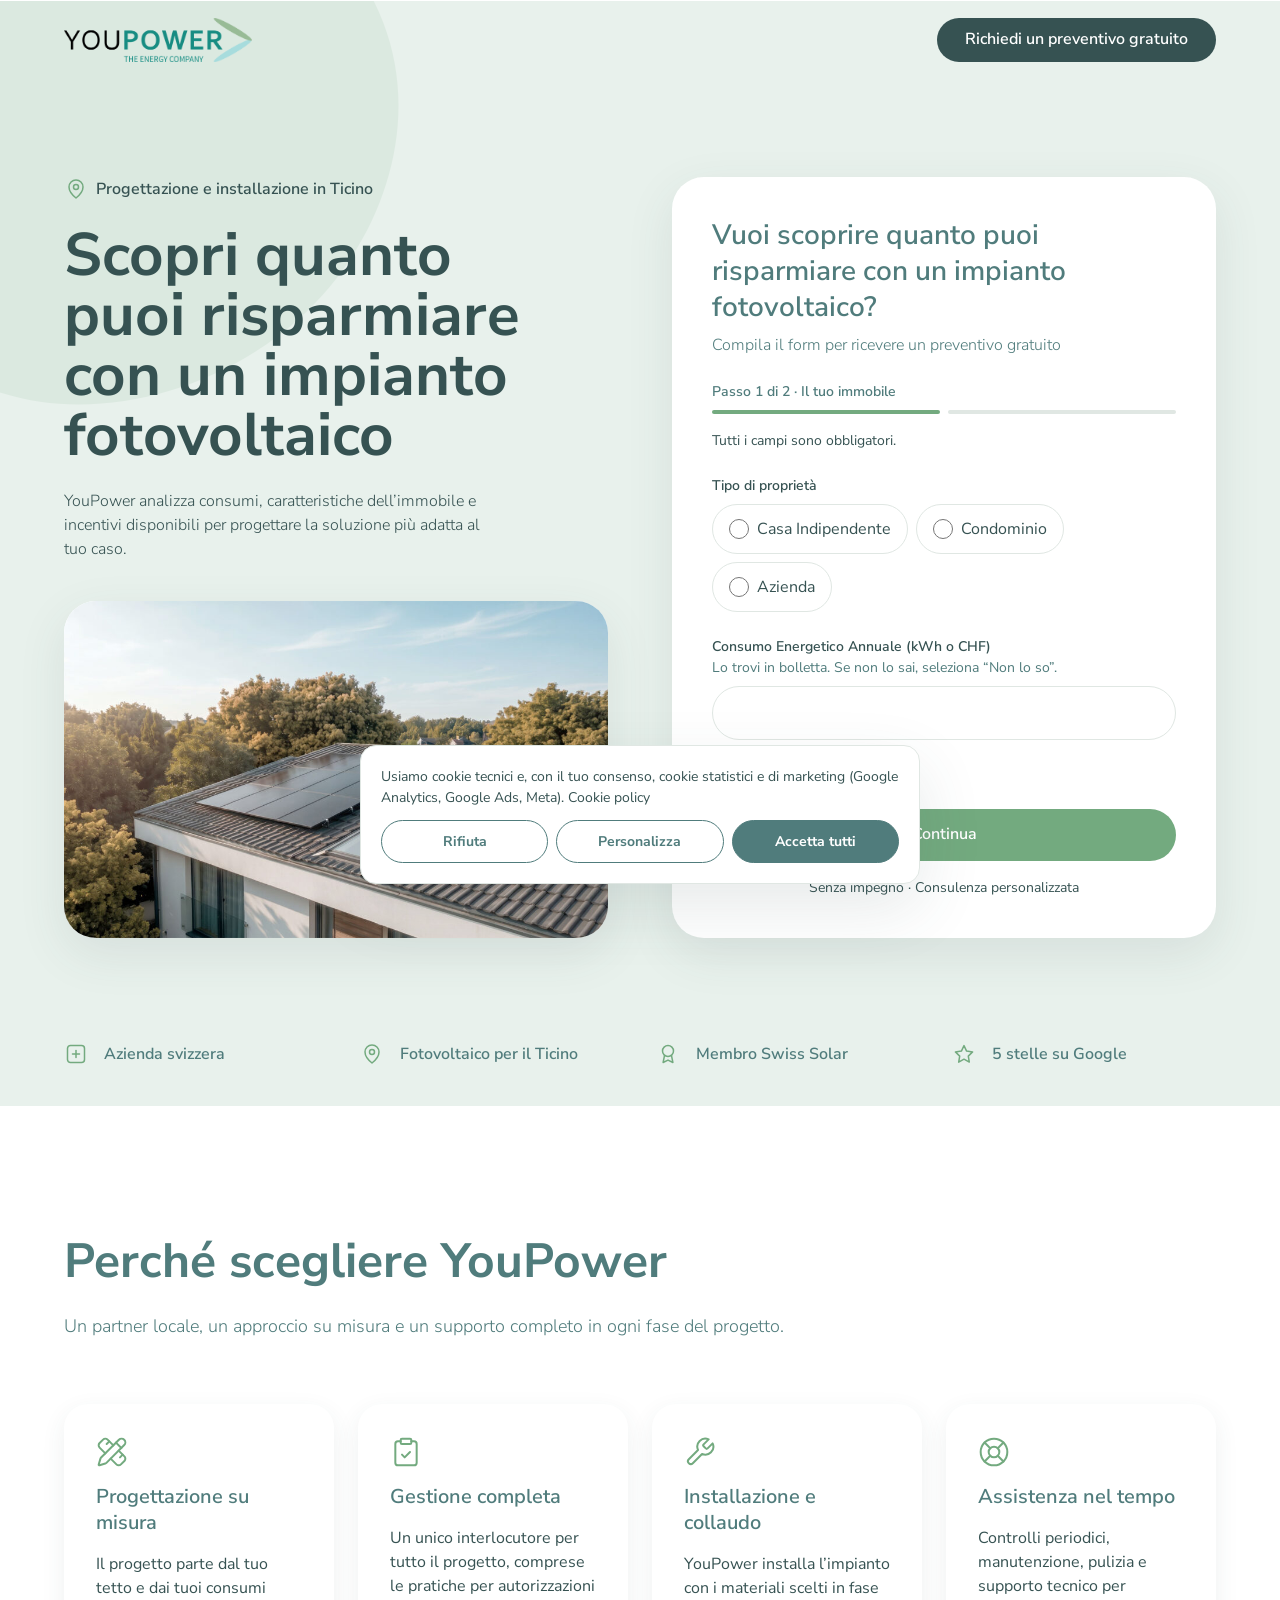
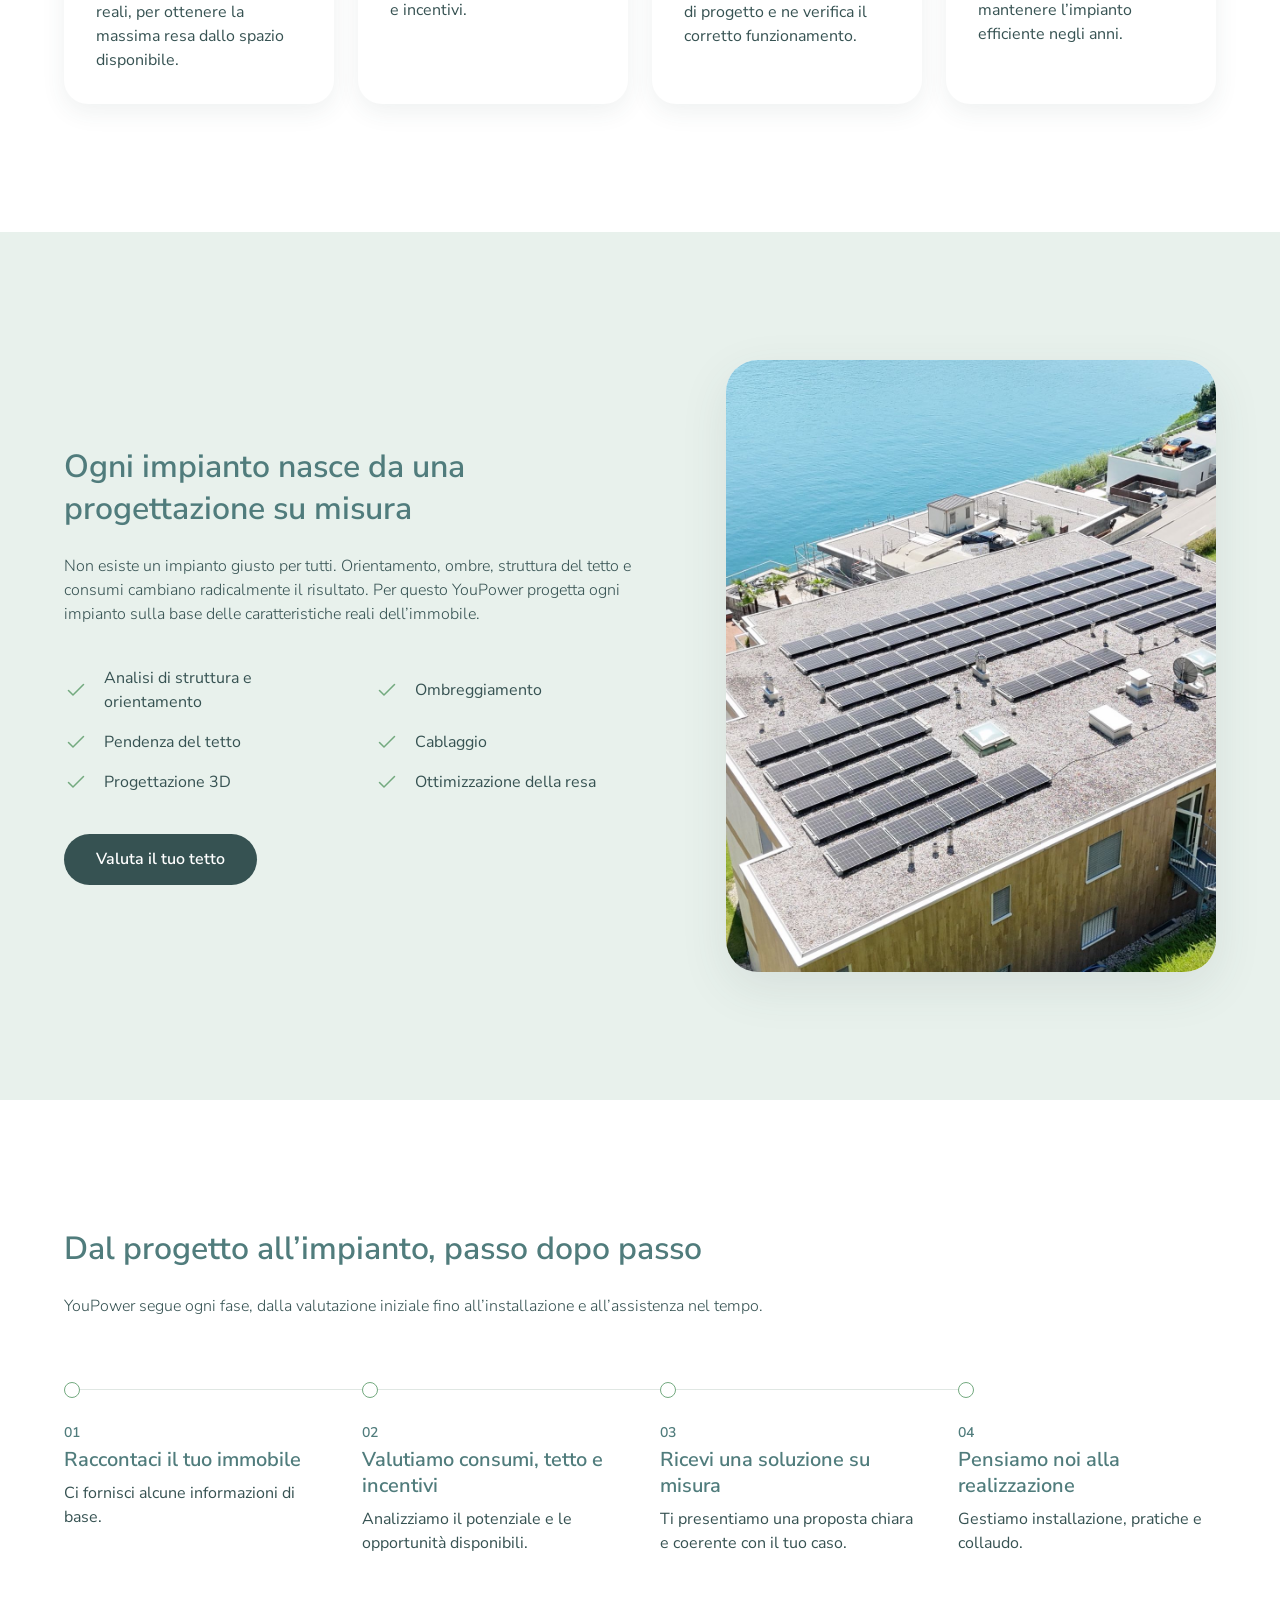
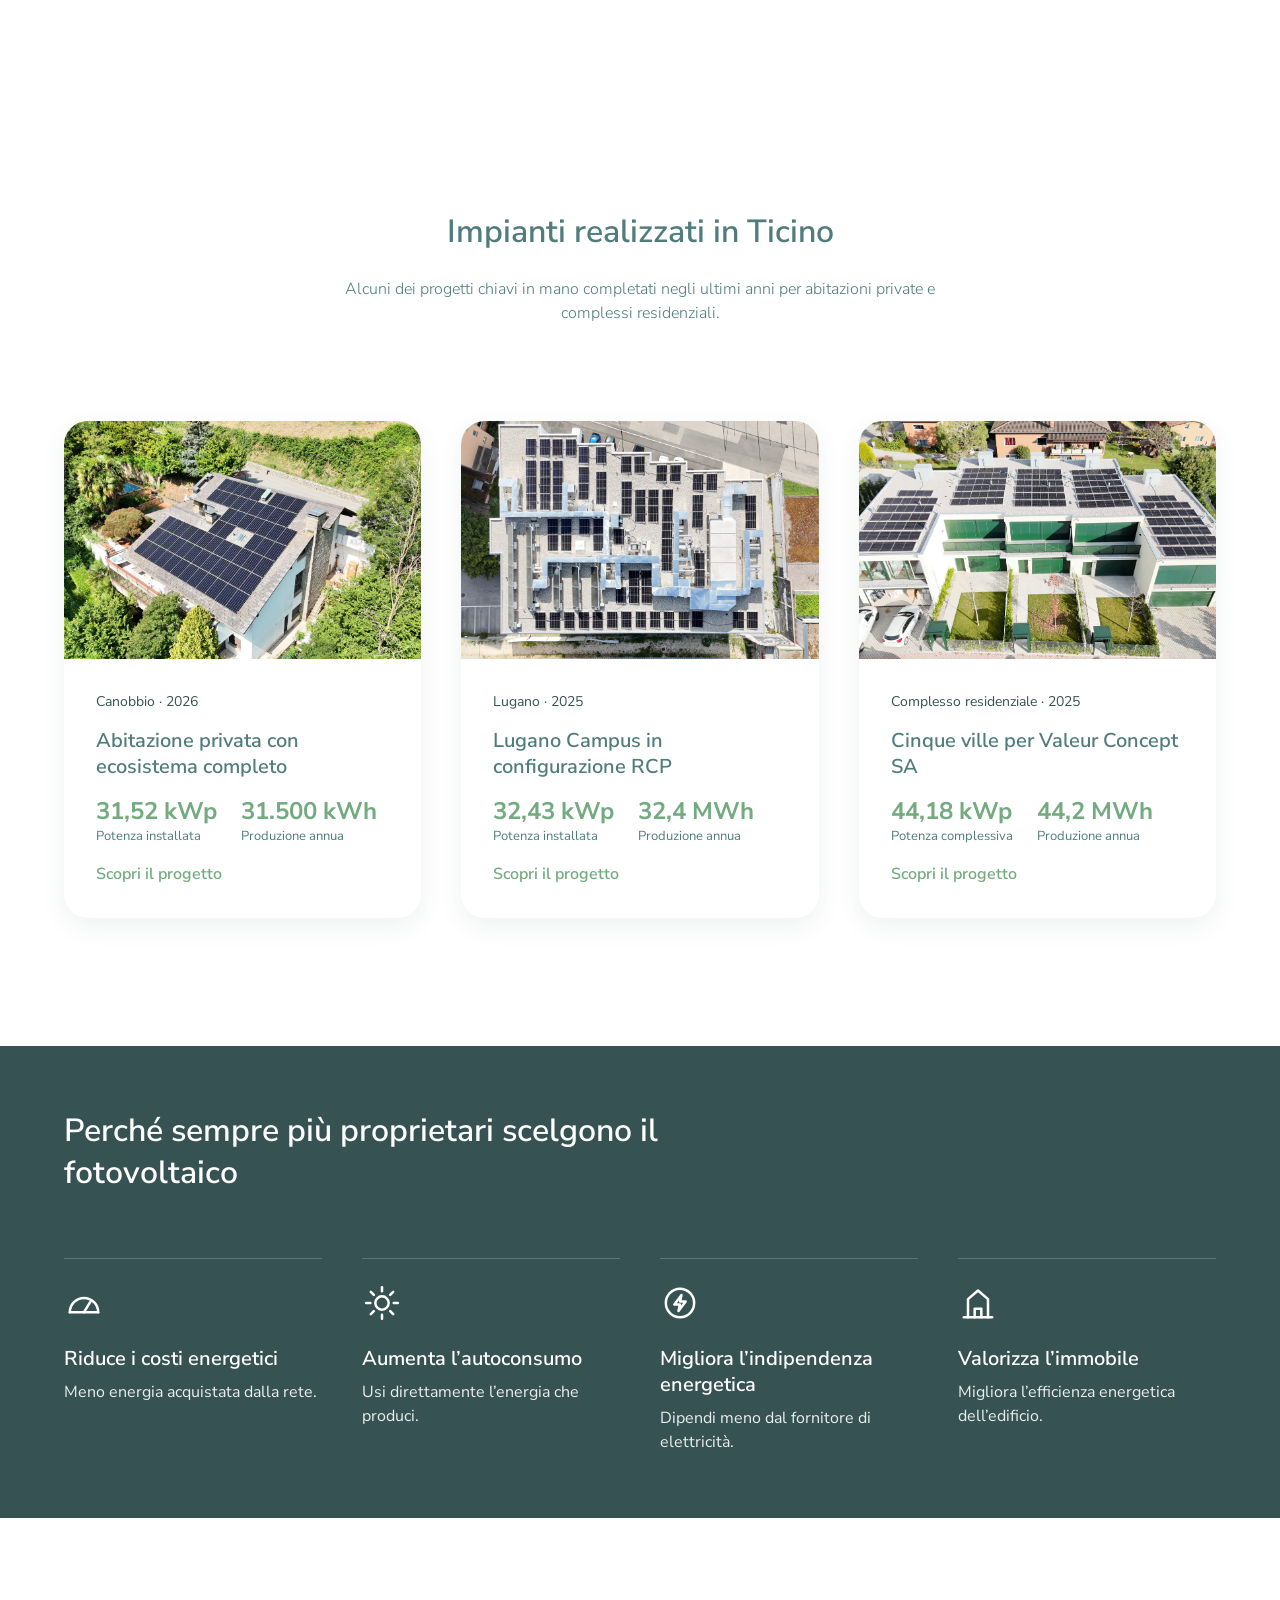
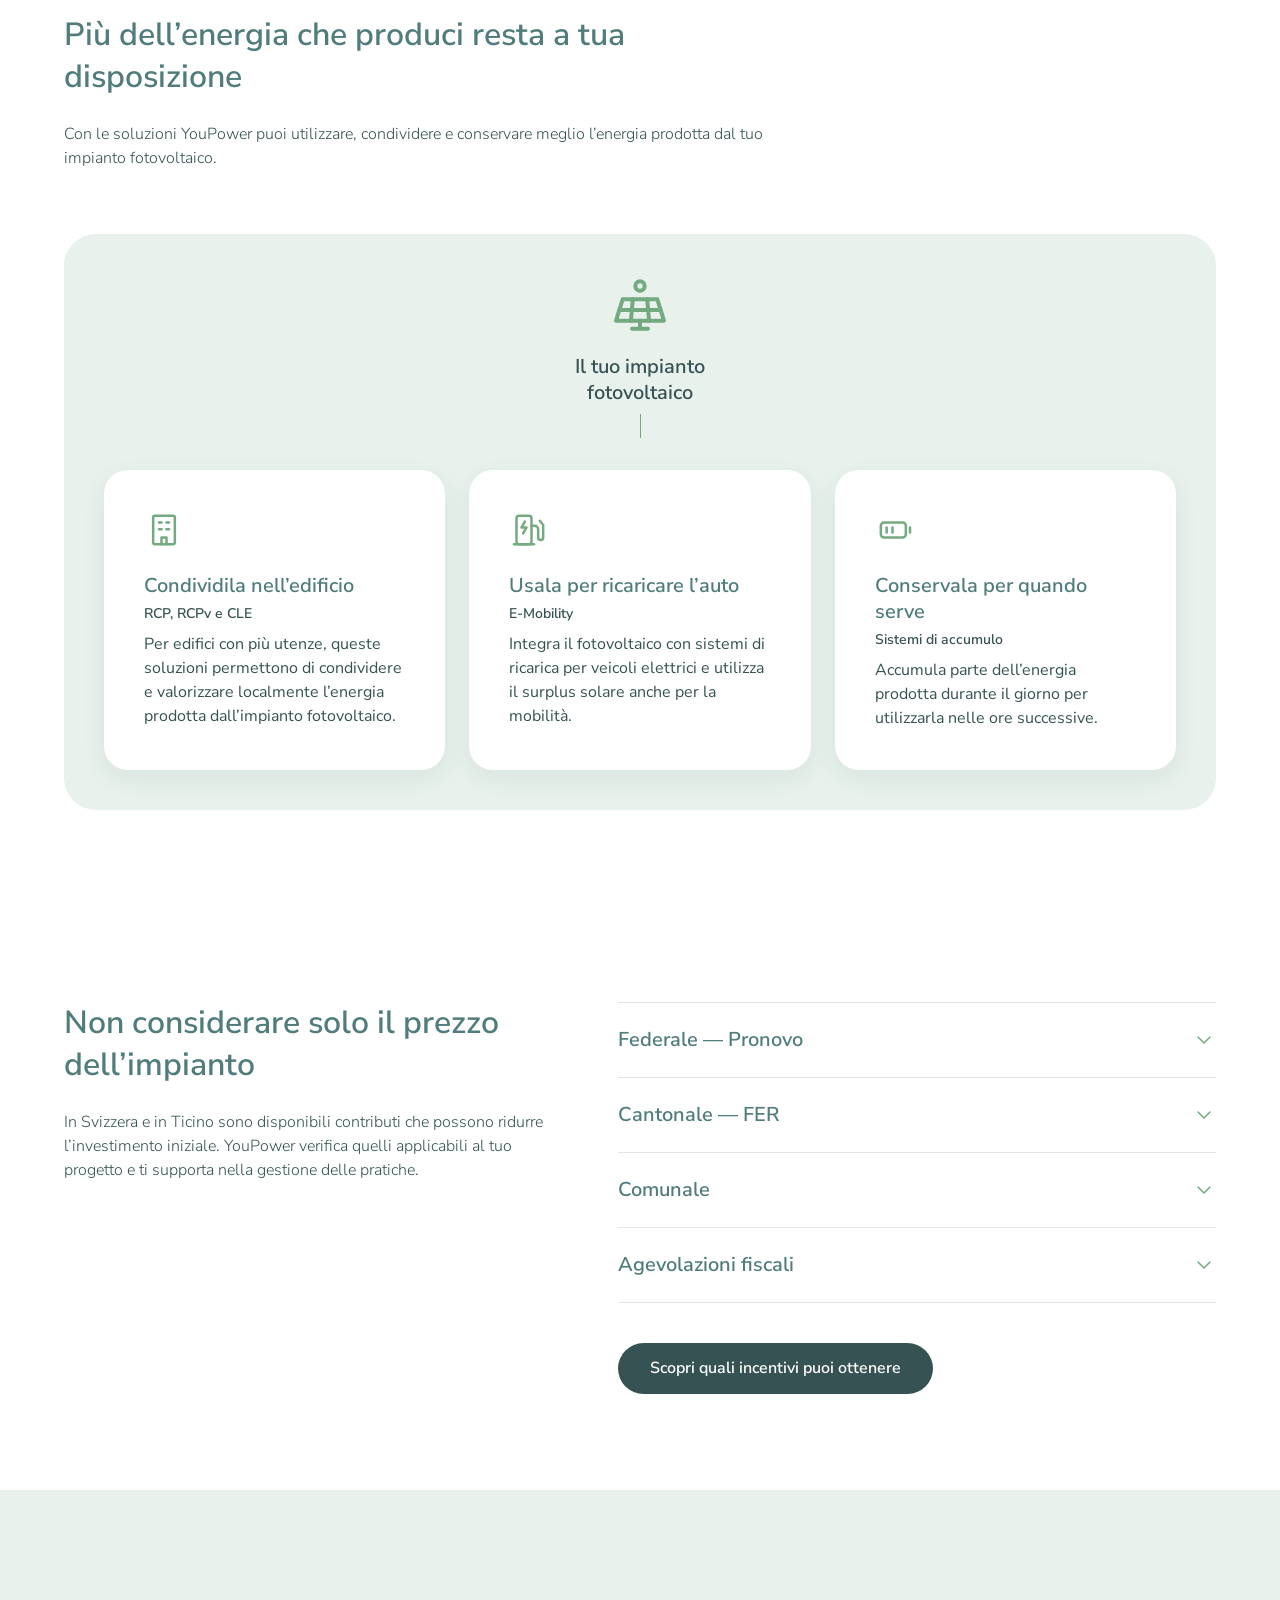
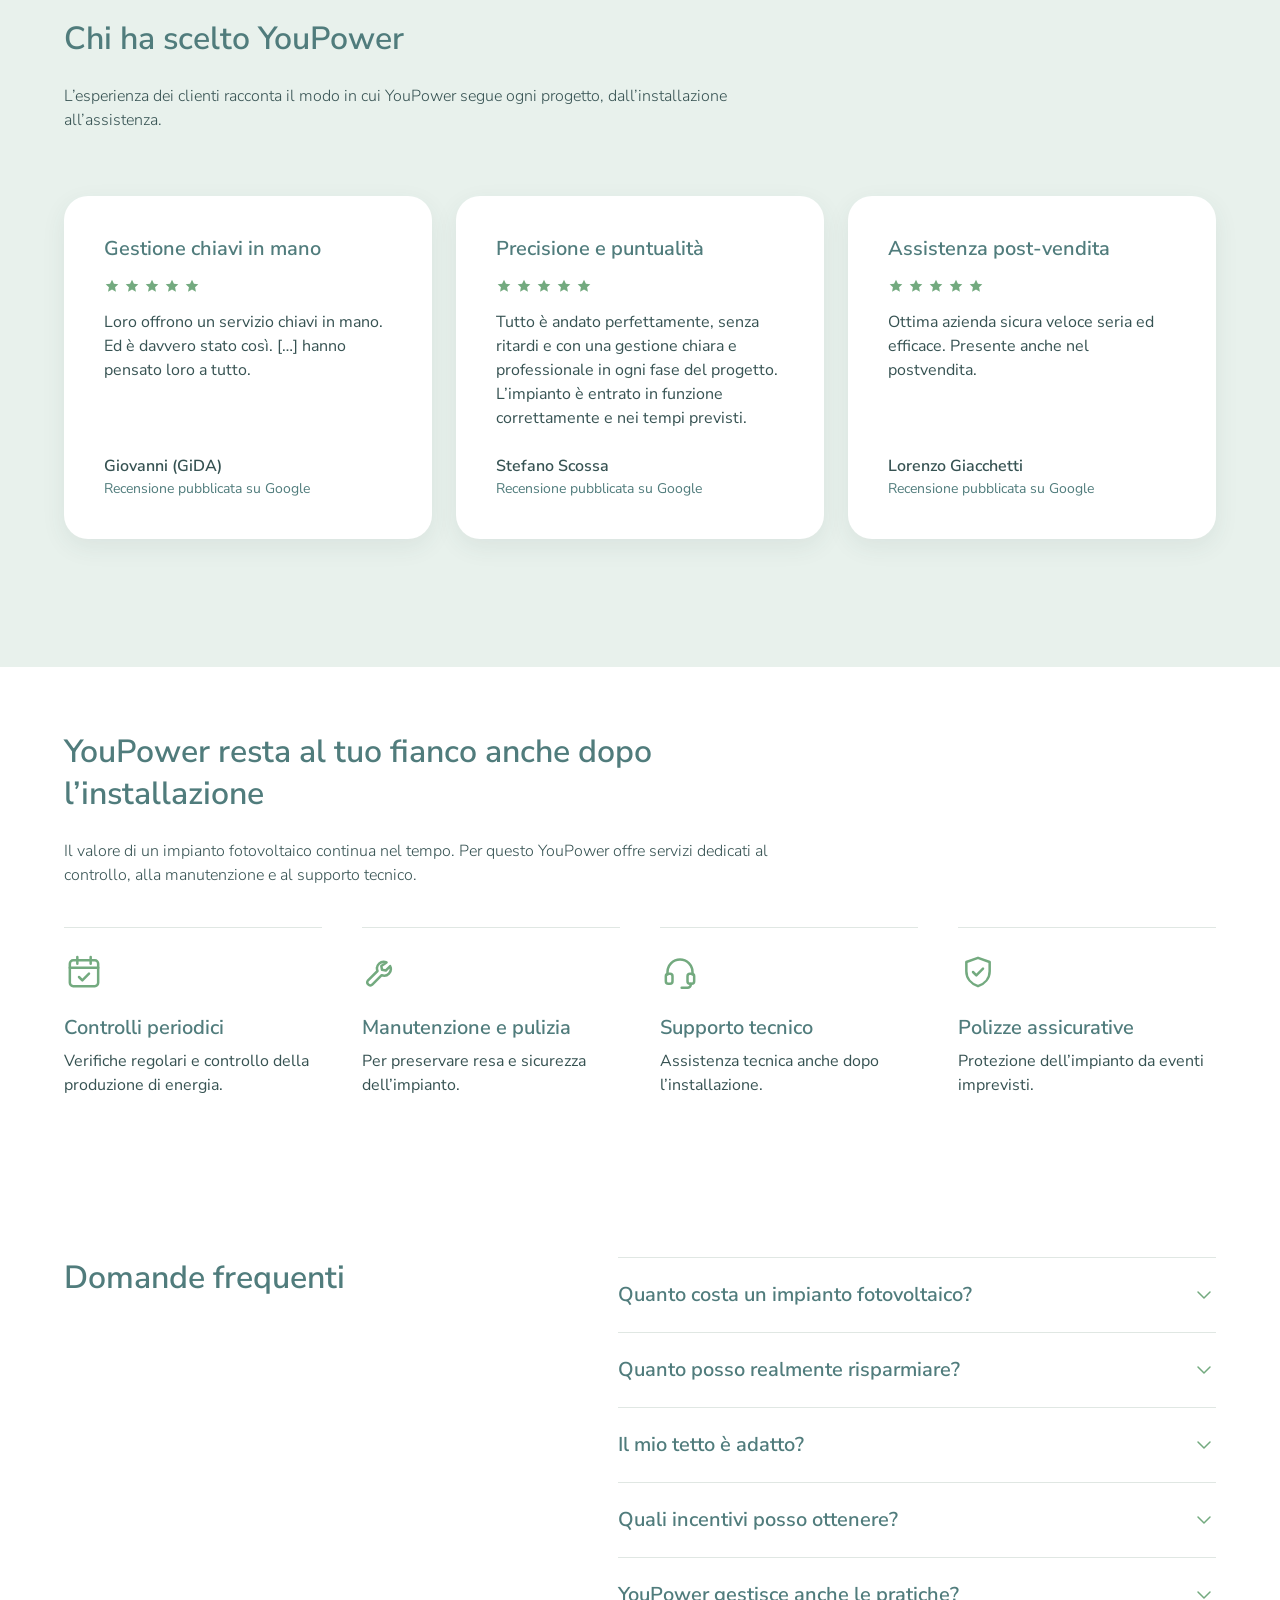
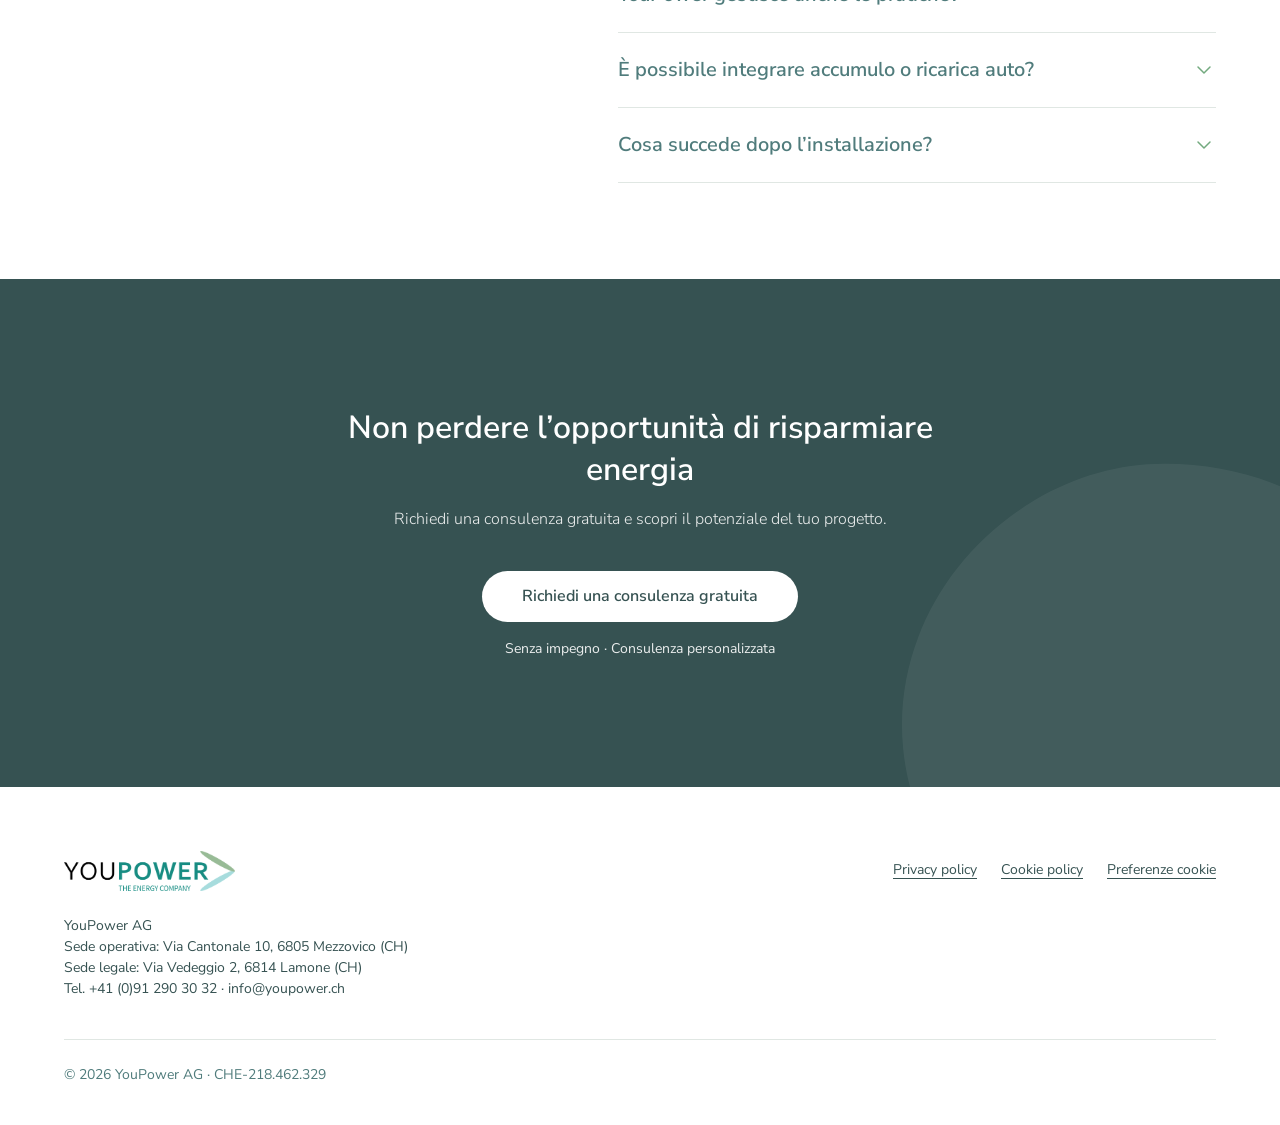
==== commit 5c06151e: "Paint the hero headline in the header button's Deep Teal Co-Authored-By: Claude Opus 5 <noreply@anth" ====
--- a/index.html
+++ b/index.html
@@ -467,9 +467,10 @@
   font-size: var(--font-size-h1);
   font-weight: var(--font-weight-bold);
   line-height: var(--line-height-h1);
-  /* --color-primary-dark al posto di --color-heading-hero: il sage #73AA7F
-     si ferma a 2.34:1 sul wash mint, sotto la soglia AA per il testo large. */
-  color: var(--color-primary-dark);
+  /* --color-text (il Deep Teal #365252 del pulsante in header) al posto di
+     --color-heading-hero: il sage #73AA7F si ferma a 2.34:1 sul wash mint,
+     sotto la soglia AA per il testo large. */
+  color: var(--color-text);
   text-wrap: balance;
 }
 
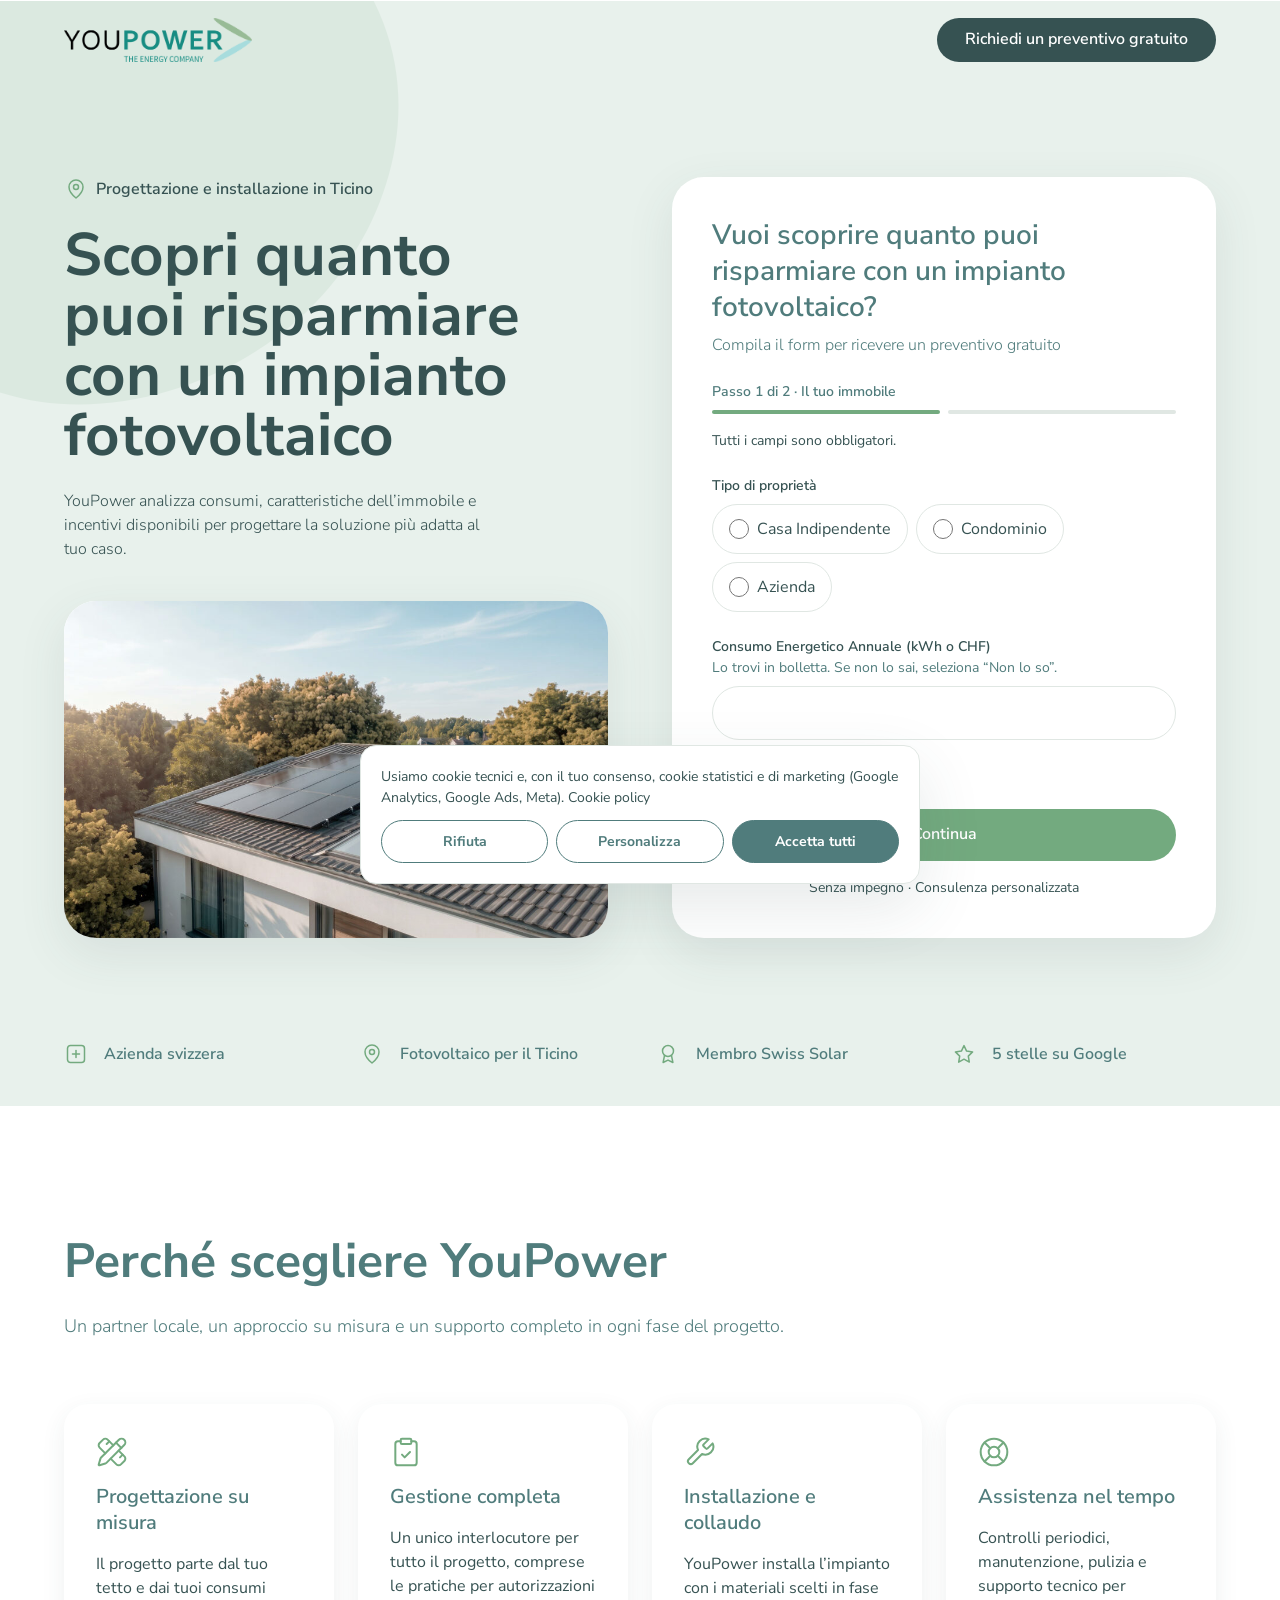
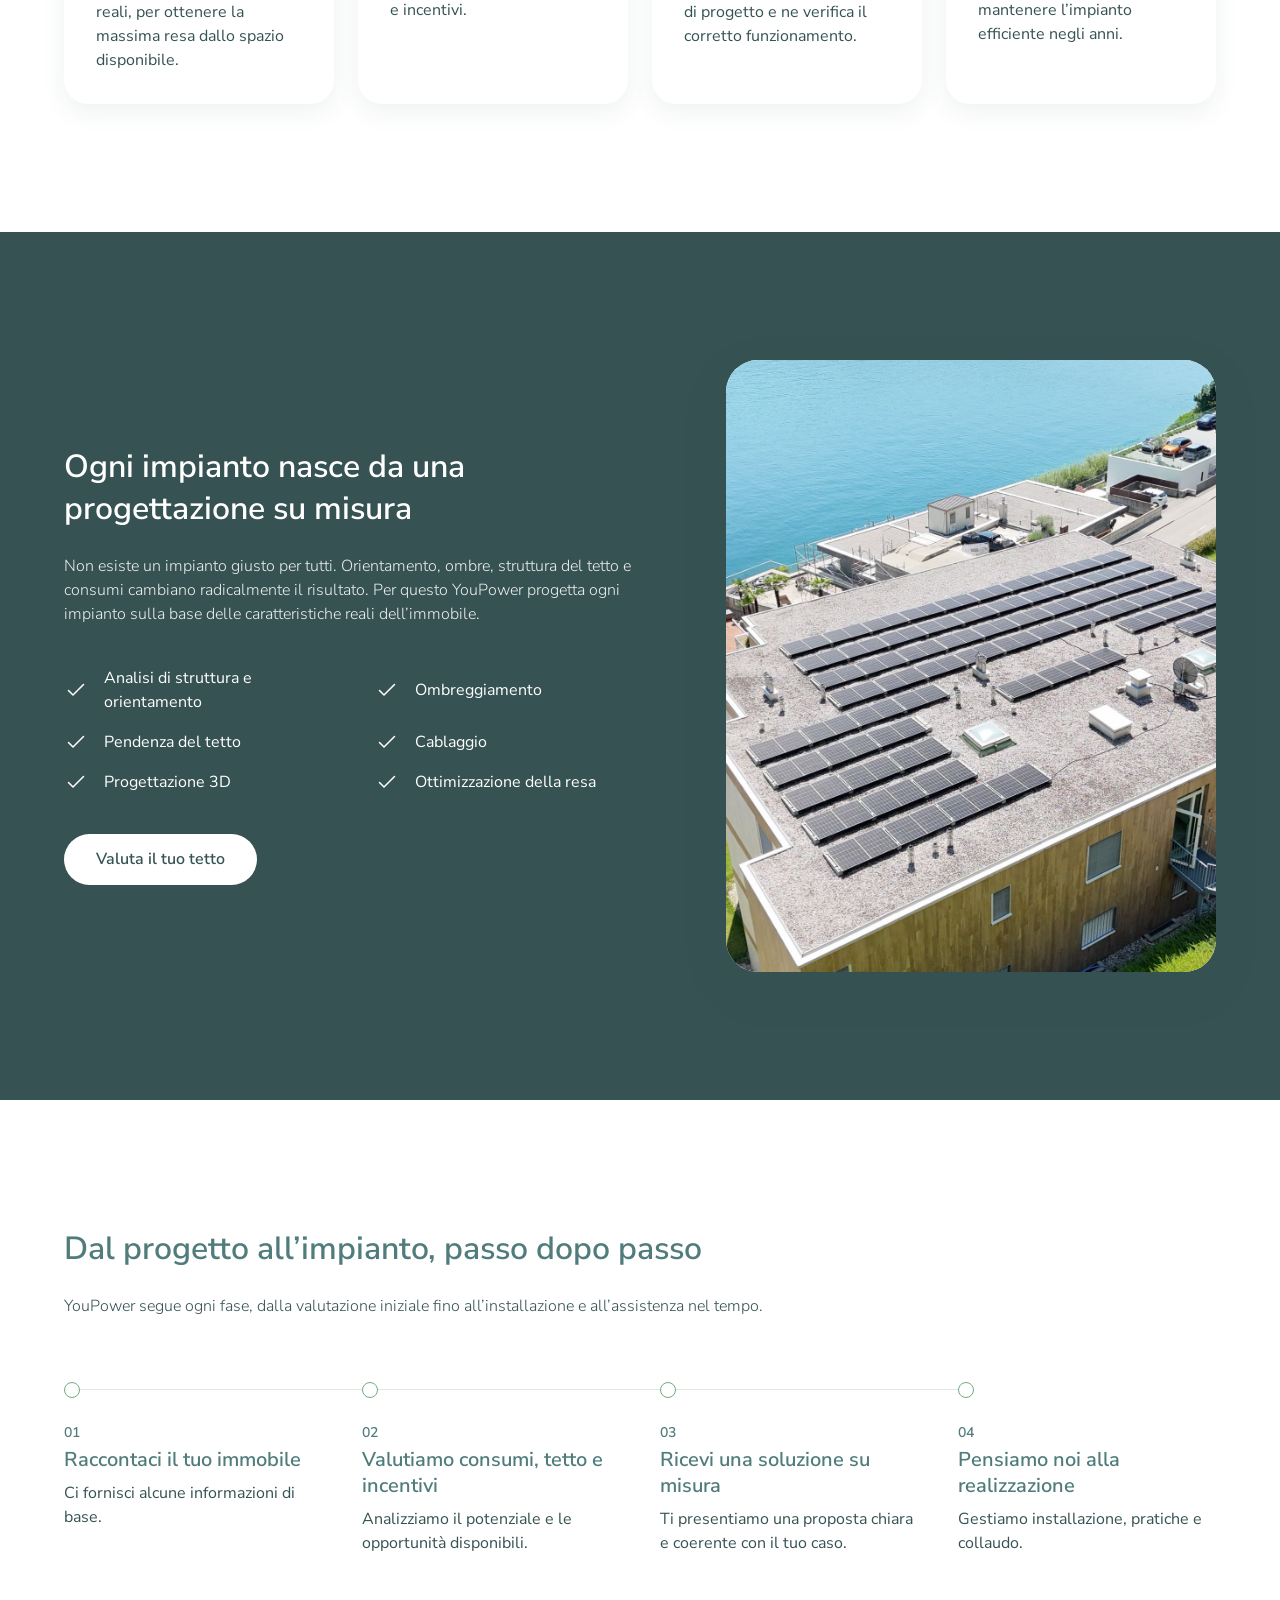
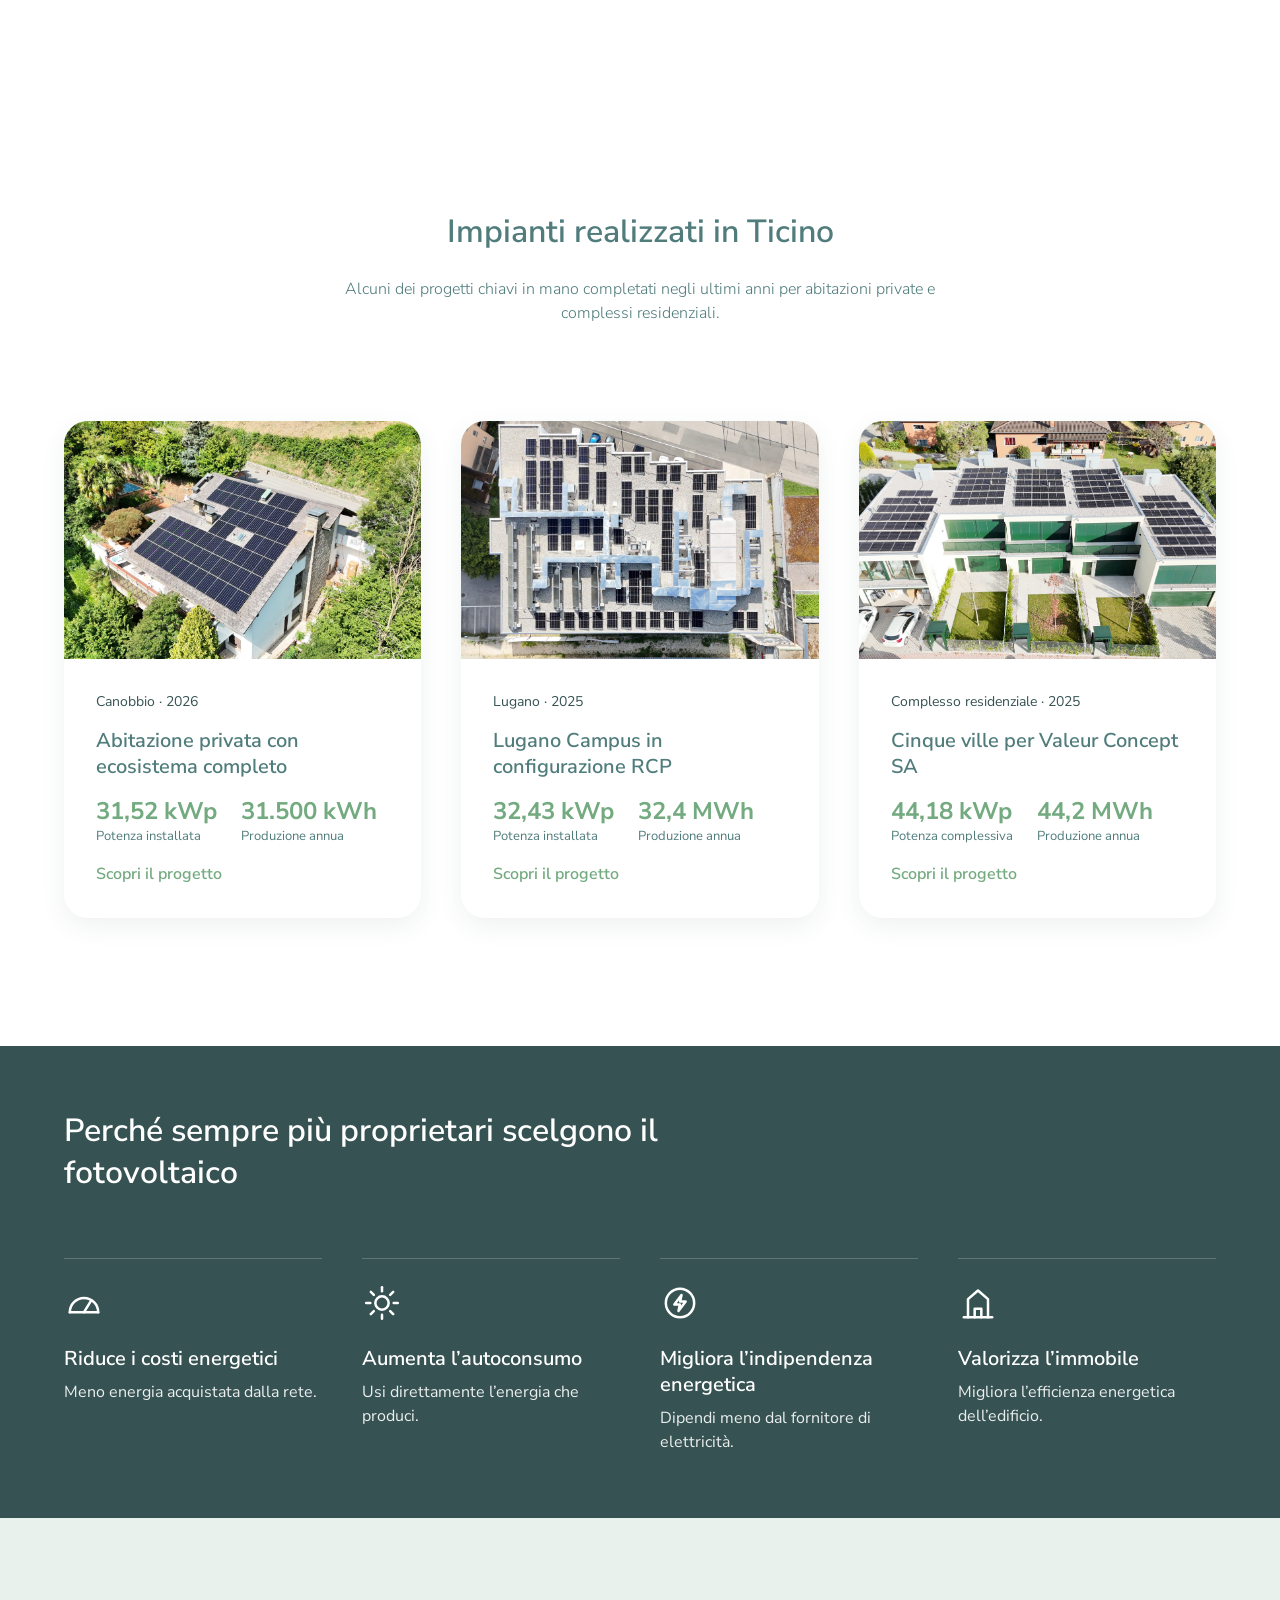
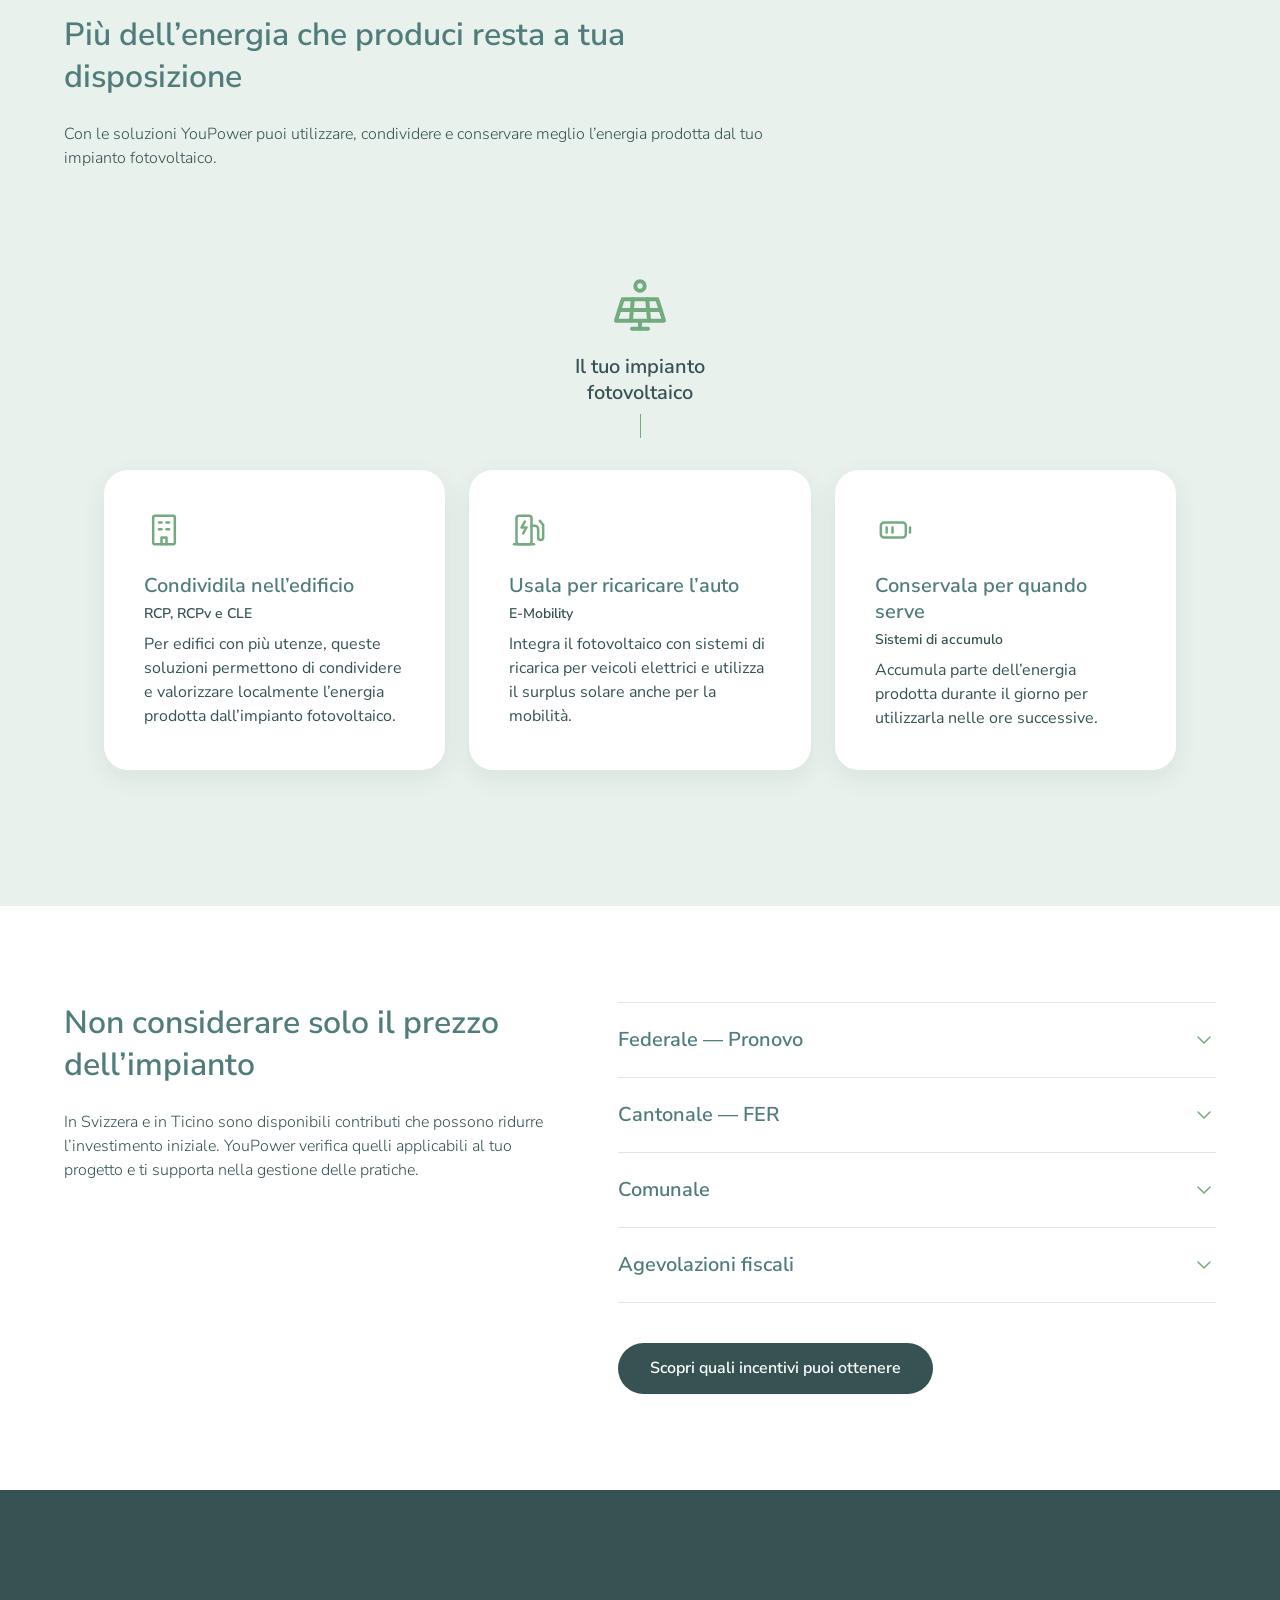
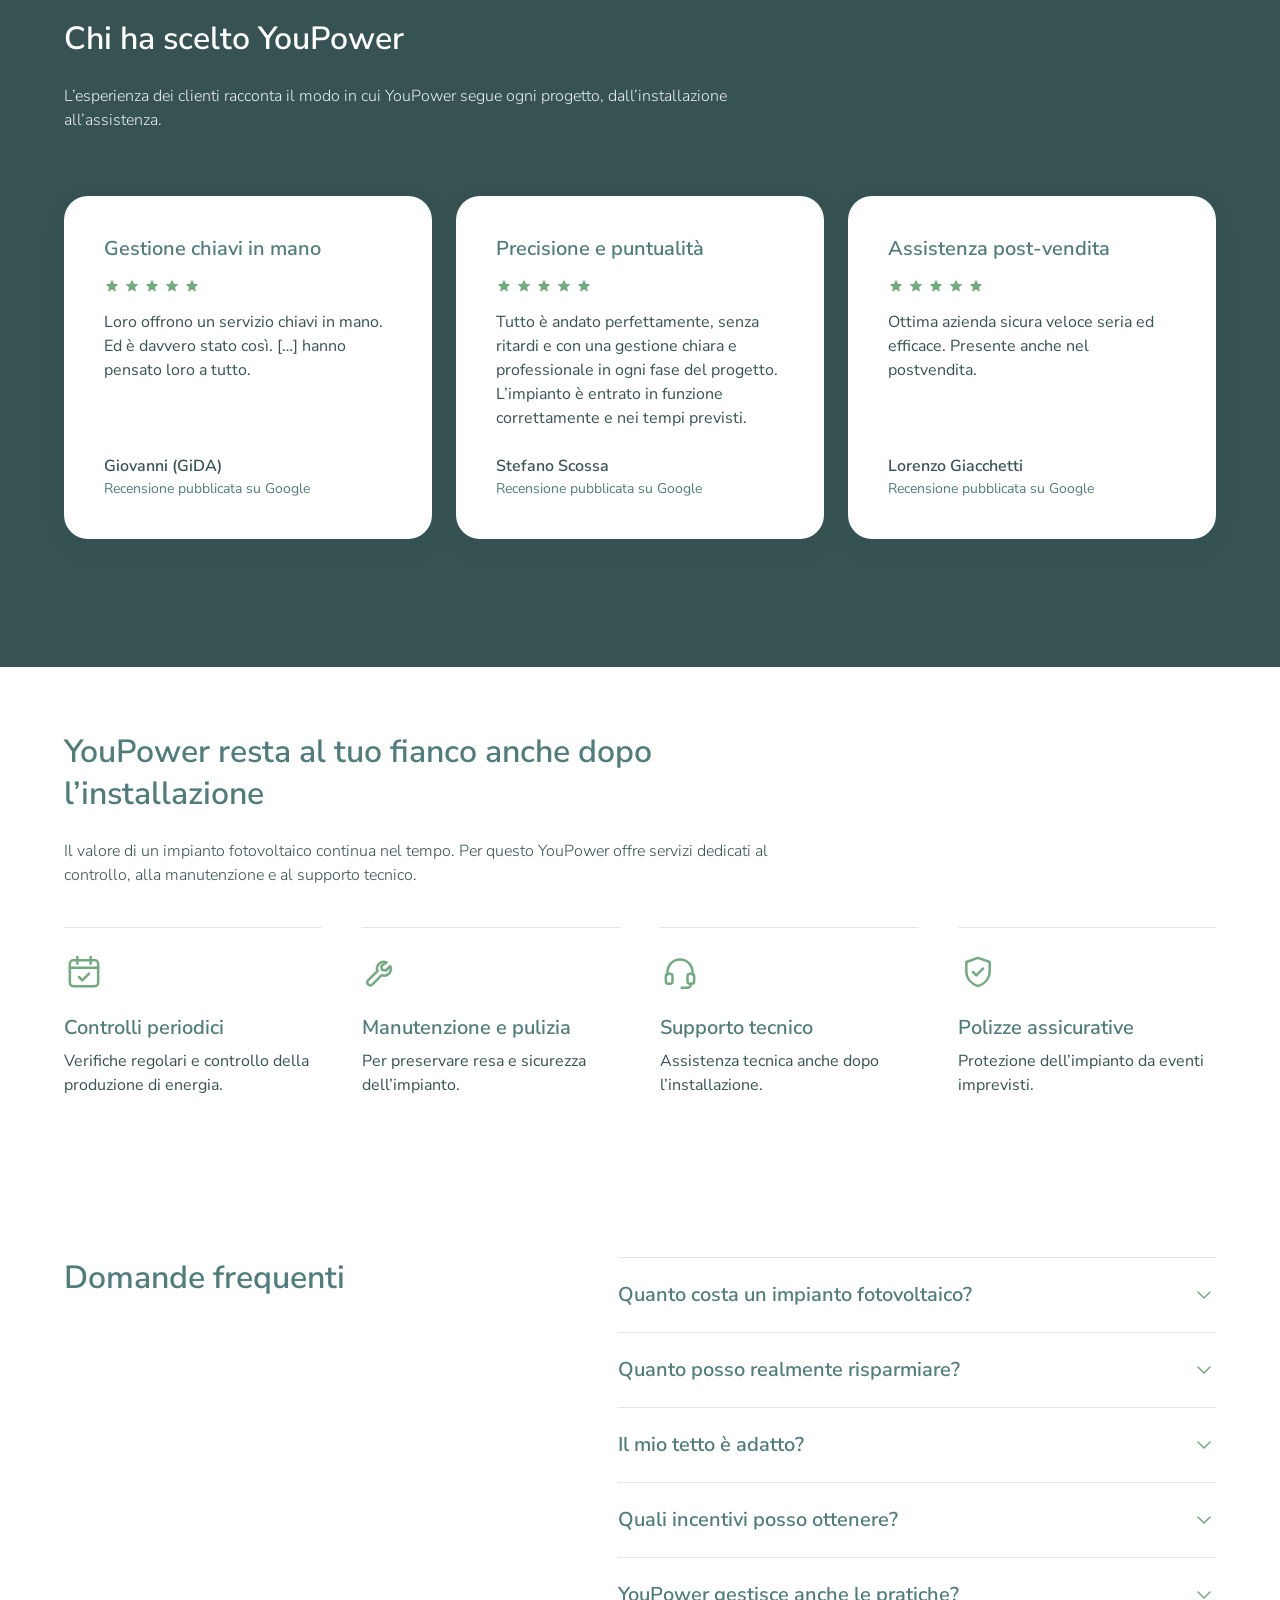
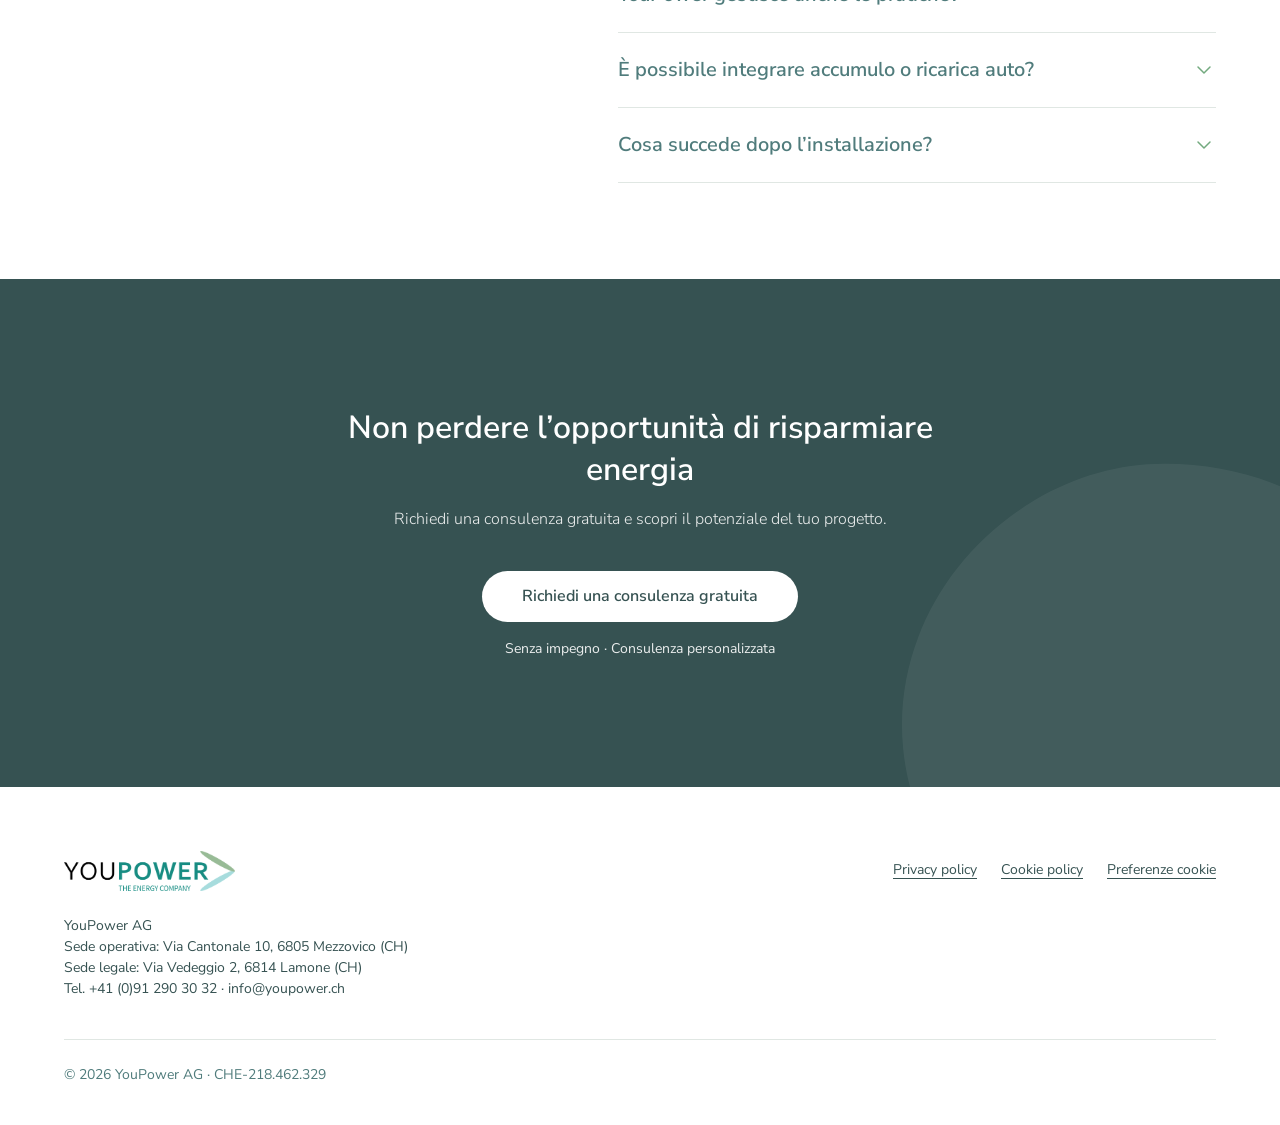
==== commit 3777cafb: "Set the dark bands on a regular three-section rhythm Progettazione and Recensioni move from mint to " ====
--- a/index.html
+++ b/index.html
@@ -1254,6 +1254,16 @@
 .section--inverse .assist__icon { color: var(--color-on-dark); }
 .section--inverse .assist__title { color: var(--color-on-dark); }
 .section--inverse .assist__text { color: rgba(255, 255, 255, 0.9); }
+.section--inverse .section__intro { color: rgba(255, 255, 255, 0.9); }
+/* Progettazione su fondo scuro: elenco e icone in bianco come nella fascia
+   benefici. Il sage sul Deep Teal si ferma a 3.1:1 ed e' l'accostamento verde
+   chiaro / verde scuro che il brand evita. */
+.section--inverse .design__point { color: var(--color-on-dark); }
+.section--inverse .design__point svg { color: var(--color-on-dark); }
+/* Il primary e' Deep Teal: sul Deep Teal sparirebbe. Stessa inversione del
+   bottone della CTA finale. */
+.section--inverse .btn--primary { background: var(--color-surface); color: var(--color-text); }
+.section--inverse .btn--primary:hover { background: var(--color-surface-alt); }
 /* Il focus ring sage non si vede sul fondo scuro: contorno bianco */
 .section--inverse :focus-visible {
   outline: 2px solid var(--color-on-dark);
@@ -2196,7 +2206,7 @@
     </div>
   </section>
 
-  <section class="section section--accent section--lead" id="progettazione"
+  <section class="section section--inverse section--lead" id="progettazione"
            aria-labelledby="progettazione-title">
     <div class="container design__inner">
       <div class="design__content">
@@ -2478,7 +2488,7 @@
     </div>
   </section>
 
-  <section class="section" id="energia" aria-labelledby="energia-title">
+  <section class="section section--accent" id="energia" aria-labelledby="energia-title">
     <div class="container">
       <div class="section__head" data-reveal>
         <h2 class="section__title" id="energia-title">Più dell’energia che produci resta a tua disposizione</h2>
@@ -2584,7 +2594,7 @@
     </div>
   </section>
 
-  <section class="section section--accent section--lead" id="recensioni" aria-labelledby="recensioni-title">
+  <section class="section section--inverse section--lead" id="recensioni" aria-labelledby="recensioni-title">
     <div class="container">
       <div class="section__head" data-reveal>
         <h2 class="section__title" id="recensioni-title">Chi ha scelto YouPower</h2>
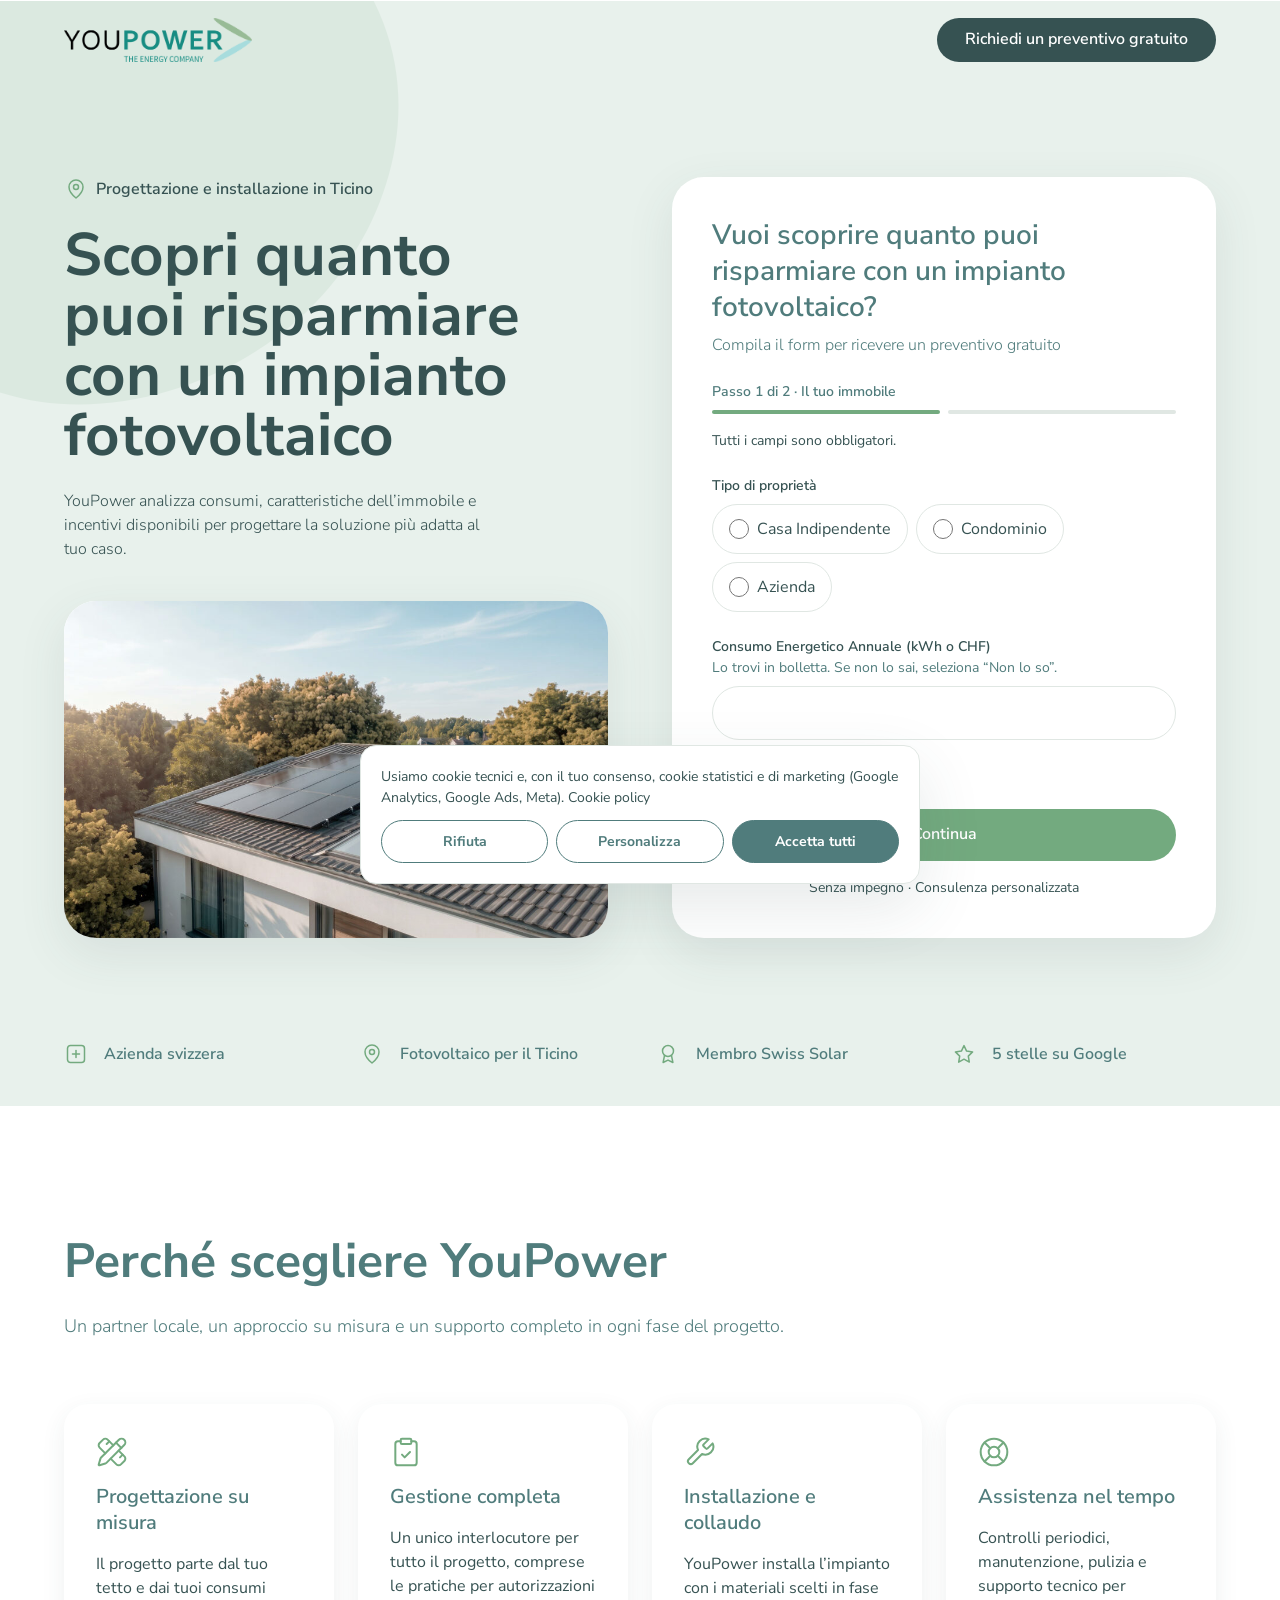
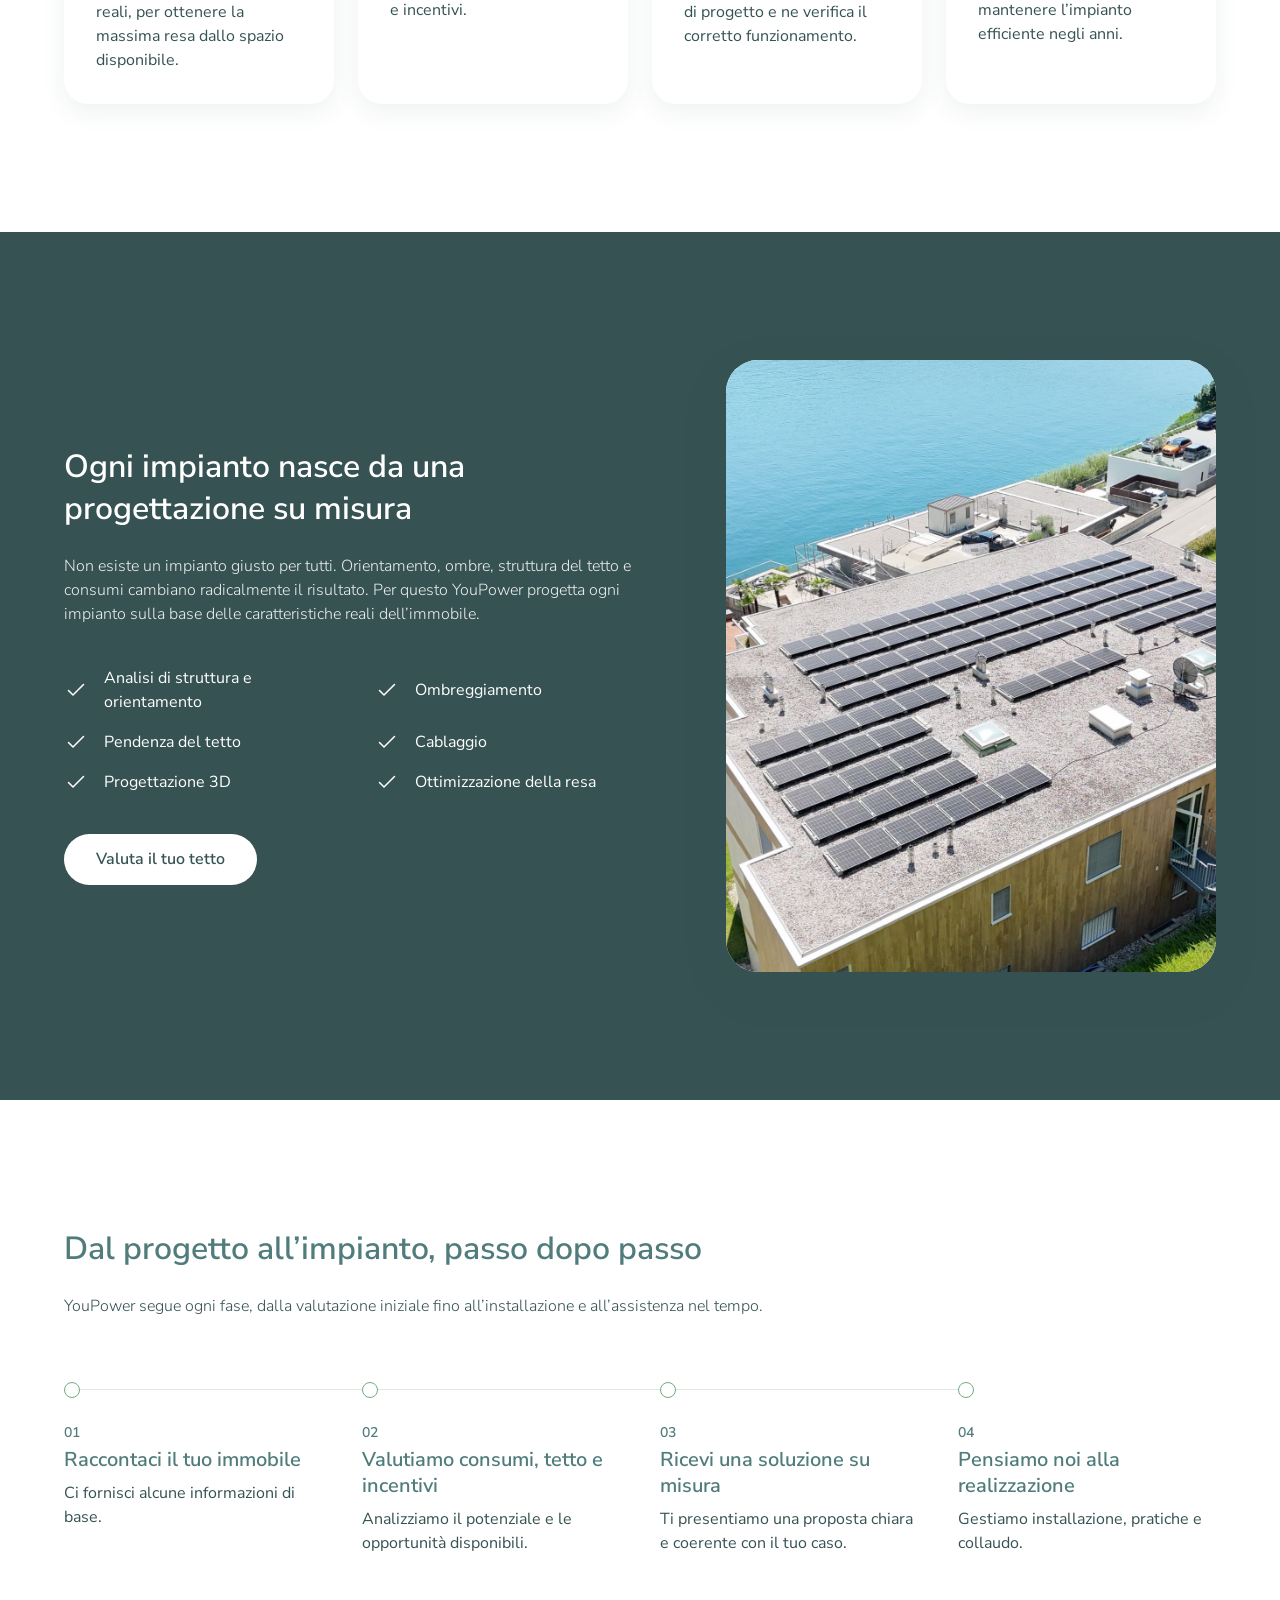
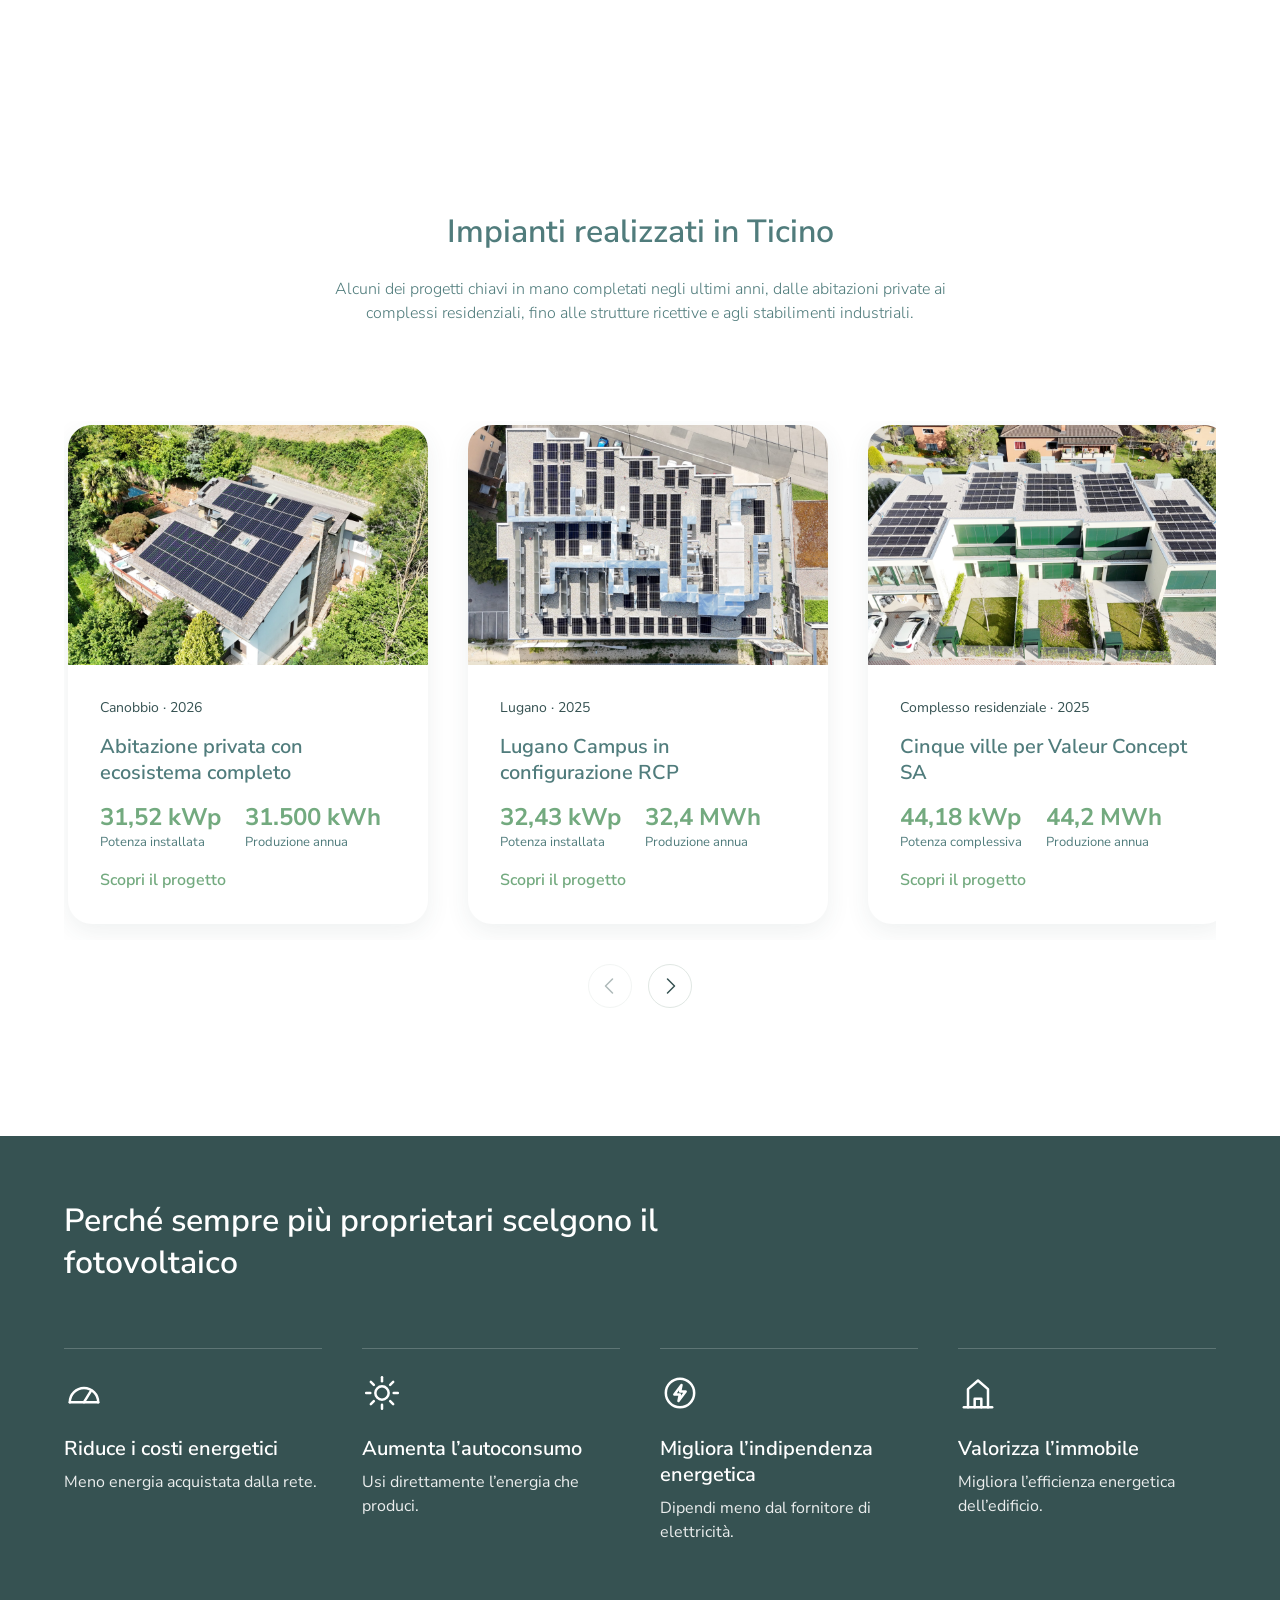
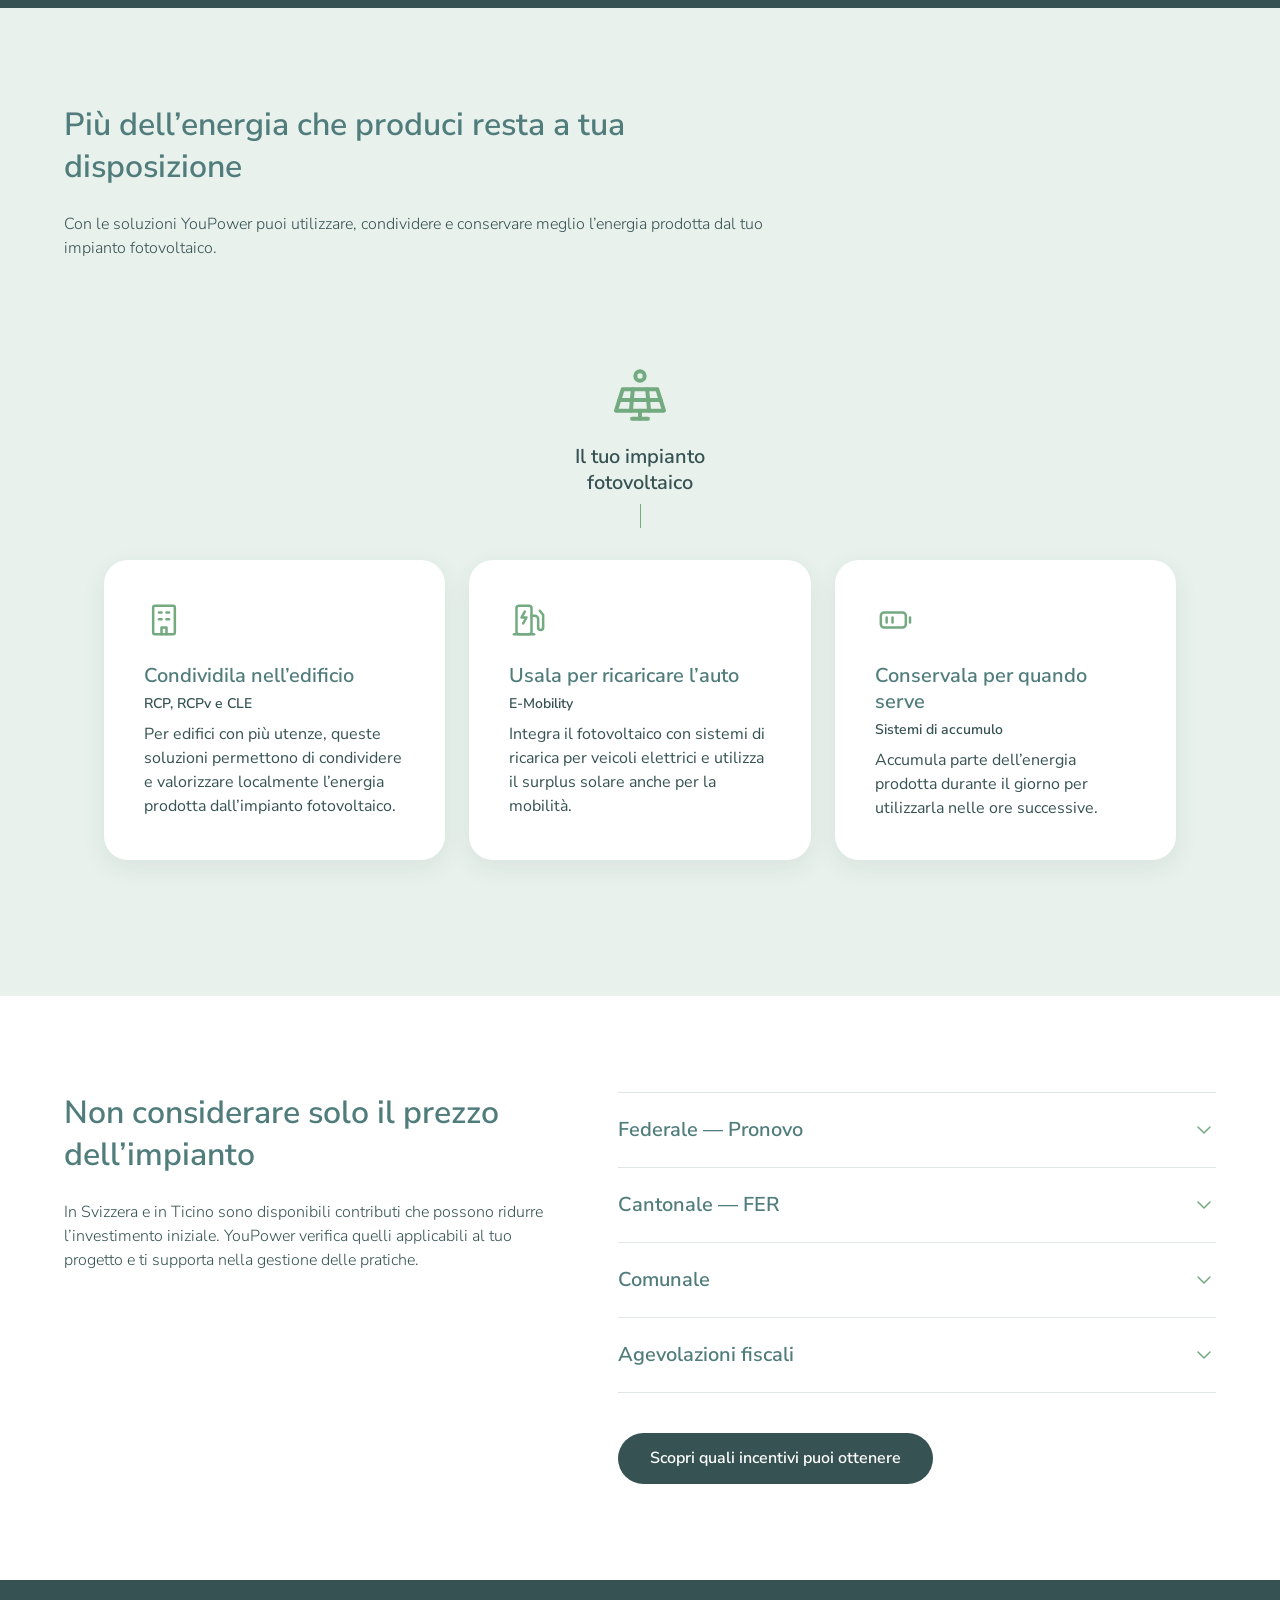
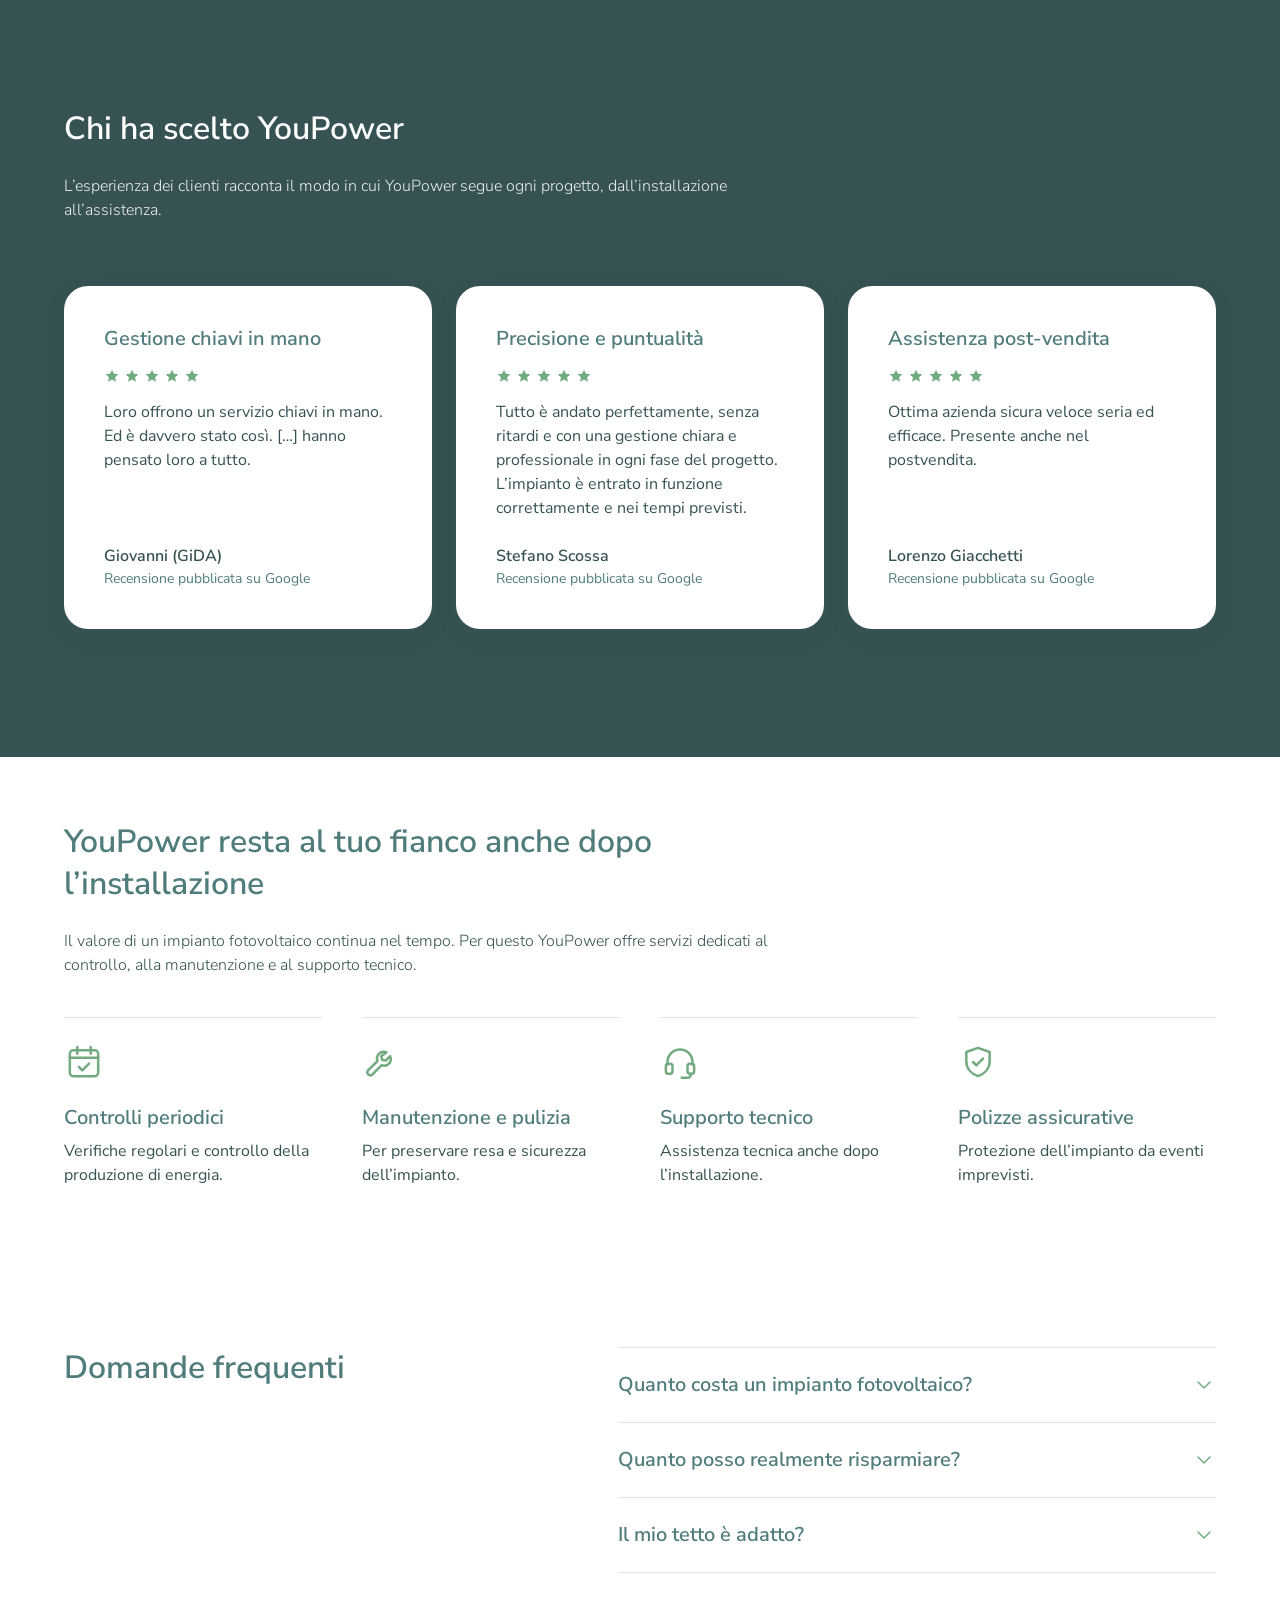
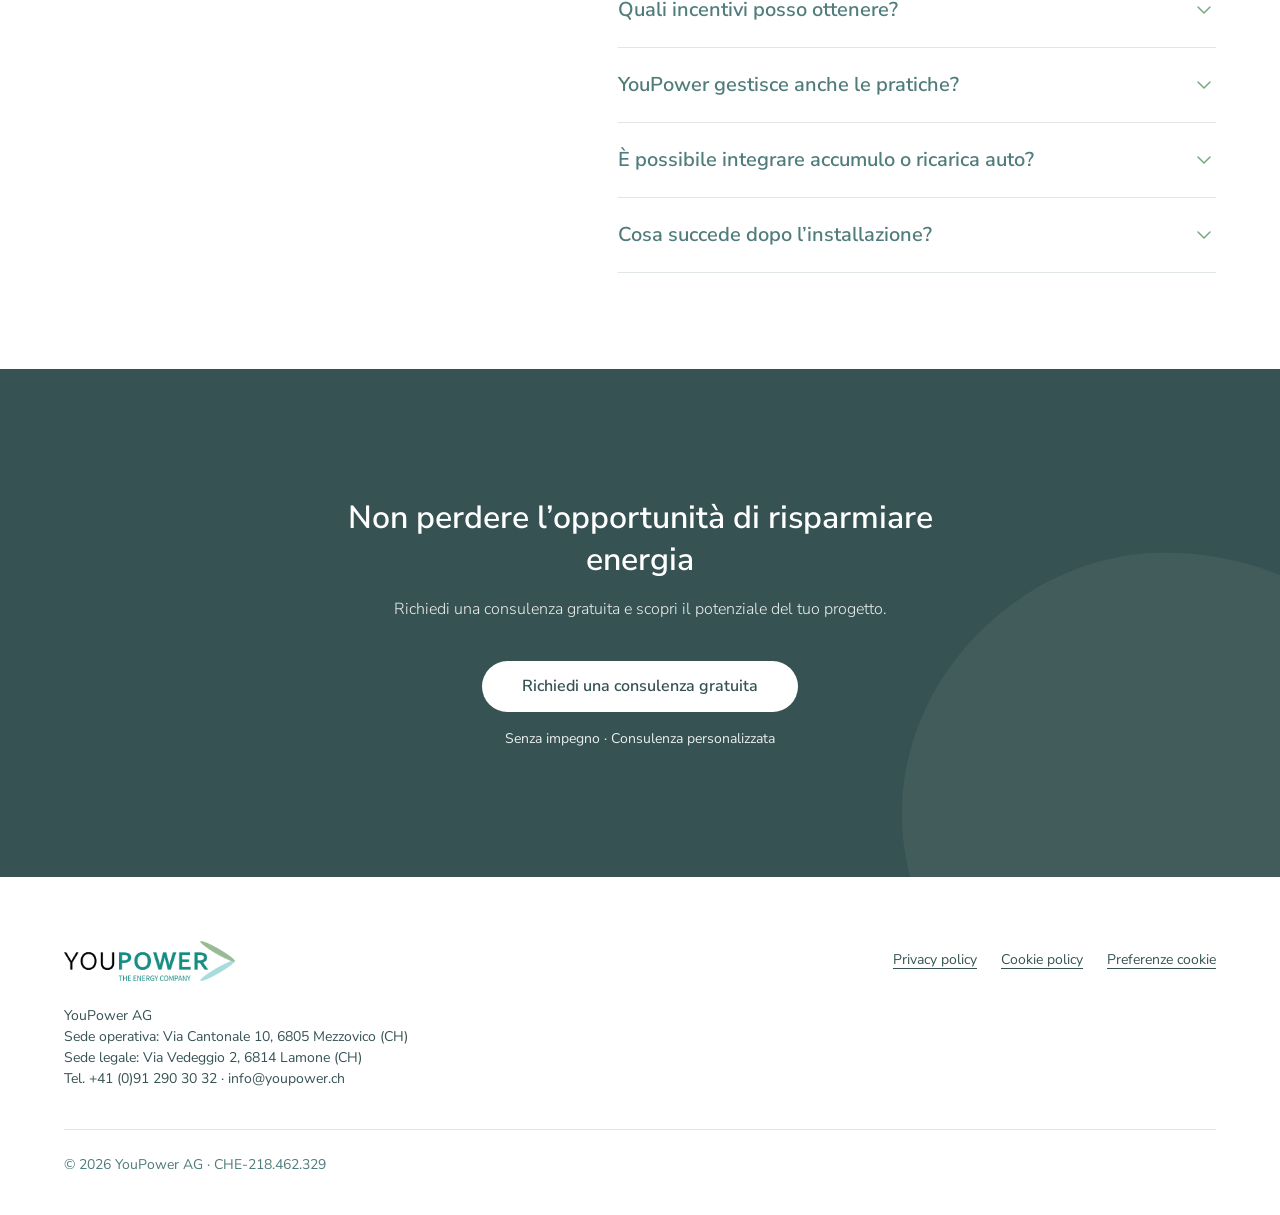
==== commit f2dcf39a: "Add three case studies and turn the list into a carousel Park Hotel Delta, Bicore SA and Palace Meli" ====
--- a/index.html
+++ b/index.html
@@ -774,13 +774,46 @@
   color: var(--color-secondary);
 }
 
+/* Carosello orizzontale: le card restano identiche, cambia solo il contenitore.
+   Il padding lascia respiro a ombra e focus ring, che altrimenti verrebbero
+   tagliati dall'overflow. */
 .refs {
   display: grid;
-  grid-template-columns: repeat(3, minmax(0, 1fr));
+  grid-auto-flow: column;
+  grid-auto-columns: min(360px, 84vw);
   gap: var(--space-lg);
-}
+  overflow-x: auto;
+  overscroll-behavior-x: contain;
+  scroll-snap-type: x mandatory;
+  scroll-padding-left: var(--space-xxs);
+  padding: var(--space-xxs) var(--space-xxs) var(--space-sm);
+  scrollbar-width: thin;
+}
+.refs__nav {
+  display: flex;
+  justify-content: center;
+  gap: var(--space-sm);
+  margin-top: var(--space-md);
+}
+.refs__arrow {
+  display: grid;
+  place-items: center;
+  width: 44px;
+  height: 44px;
+  padding: 0;
+  border: 1px solid var(--color-border);
+  border-radius: var(--radius-pill);
+  background: var(--color-surface);
+  color: var(--color-text);
+  cursor: pointer;
+  transition: background-color var(--transition-base), opacity var(--transition-base);
+}
+.refs__arrow svg { width: var(--space-md); height: var(--space-md); }
+.refs__arrow:hover:not(:disabled) { background: var(--color-surface-alt); }
+.refs__arrow:disabled { opacity: 0.4; cursor: default; }
 /* La card non e' cliccabile: l'unico elemento interattivo e' il link finale */
 .ref-card {
+  scroll-snap-align: start;
   display: flex;
   flex-direction: column;
   overflow: hidden;
@@ -951,41 +984,12 @@
   line-height: var(--line-height-body);
   color: var(--color-text);
 }
-.modal__link {
-  align-self: flex-start;
-  font-size: var(--font-size-body);
-  font-weight: var(--font-weight-semibold);
-  line-height: var(--line-height-body);
-  color: var(--color-primary);
-}
-.modal__link:hover {
-  color: var(--color-primary-dark);
-  text-decoration: underline;
-}
 @media (max-width: 767px) {
   .modal__body { padding: var(--space-md); }
 }
 
 /* Tablet: due colonne, la terza card sotto e centrata */
 @media (max-width: 1023px) {
-  .refs { grid-template-columns: repeat(2, minmax(0, 1fr)); }
-  .ref-card:last-child:nth-child(odd) {
-    grid-column: 1 / -1;
-    justify-self: center;
-    width: calc((100% - var(--space-lg)) / 2);
-  }
-}
-/* Mobile: una colonna */
-@media (max-width: 767px) {
-  .refs {
-    grid-template-columns: 1fr;
-    gap: var(--space-md);
-  }
-  .ref-card:last-child:nth-child(odd) {
-    grid-column: auto;
-    justify-self: stretch;
-    width: auto;
-  }
 }
 
 
@@ -2304,8 +2308,9 @@
       <div class="refs__head" data-reveal>
         <h2 class="refs__title" id="referenze-title">Impianti realizzati in Ticino</h2>
         <p class="refs__intro">
-          Alcuni dei progetti chiavi in mano completati negli ultimi anni per abitazioni private
-          e complessi residenziali.
+          Alcuni dei progetti chiavi in mano completati negli ultimi anni, dalle abitazioni
+          private ai complessi residenziali, fino alle strutture ricettive e agli stabilimenti
+          industriali.
         </p>
       </div>
 
@@ -2373,7 +2378,78 @@
             <button class="ref-card__more" type="button" data-modal-open="modal-valeur" aria-haspopup="dialog">Scopri il progetto<span class="sr-only">: cinque ville Valeur Concept SA</span></button>
           </div>
         </li>
+        <li class="ref-card">
+          <img class="ref-card__img" src="assets/case-studies/palace-melide-vushleger-youpower.jpg"
+               width="1280" height="720" loading="lazy" decoding="async"
+               alt="Tetto piano del Palace Melide Vushleger con le file di moduli fotovoltaici affacciate sul Lago di Lugano">
+          <div class="ref-card__body">
+            <p class="ref-card__meta">Melide · 2023</p>
+            <h3 class="ref-card__title">Condominio Palace Melide Vushleger</h3>
+            <dl class="ref-card__metrics">
+              <div class="ref-card__metric">
+                <dt>Potenza installata</dt>
+                <dd>85,5 kWp</dd>
+              </div>
+              <div class="ref-card__metric">
+                <dt>Produzione annua</dt>
+                <dd>85.000 kWh</dd>
+              </div>
+            </dl>
+            <button class="ref-card__more" type="button" data-modal-open="modal-melide" aria-haspopup="dialog">Scopri il progetto<span class="sr-only">: Palace Melide Vushleger</span></button>
+          </div>
+        </li>
+
+        <li class="ref-card">
+          <img class="ref-card__img" src="assets/case-studies/park-hotel-delta-youpower.jpg"
+               width="1280" height="720" loading="lazy" decoding="async"
+               alt="Veduta aerea del Park Hotel Delta: moduli fotovoltaici sui tetti dei corpi dell’albergo, con piscina e parco">
+          <div class="ref-card__body">
+            <p class="ref-card__meta">Struttura ricettiva · 2024</p>
+            <h3 class="ref-card__title">Park Hotel Delta</h3>
+            <dl class="ref-card__metrics">
+              <div class="ref-card__metric">
+                <dt>Potenza installata</dt>
+                <dd>154,8 kWp</dd>
+              </div>
+              <div class="ref-card__metric">
+                <dt>Produzione annua</dt>
+                <dd>154,8 MWh</dd>
+              </div>
+            </dl>
+            <button class="ref-card__more" type="button" data-modal-open="modal-delta" aria-haspopup="dialog">Scopri il progetto<span class="sr-only">: Park Hotel Delta</span></button>
+          </div>
+        </li>
+
+        <li class="ref-card">
+          <img class="ref-card__img" src="assets/case-studies/bicore-sa-youpower.jpg"
+               width="1280" height="720" loading="lazy" decoding="async"
+               alt="Veduta aerea dello stabilimento Bicore SA con le file di moduli fotovoltaici sul tetto dei capannoni">
+          <div class="ref-card__body">
+            <p class="ref-card__meta">Settore industriale · 2025</p>
+            <h3 class="ref-card__title">Stabilimento Bicore SA</h3>
+            <dl class="ref-card__metrics">
+              <div class="ref-card__metric">
+                <dt>Potenza installata</dt>
+                <dd>91,65 kWp</dd>
+              </div>
+              <div class="ref-card__metric">
+                <dt>Produzione annua</dt>
+                <dd>91,6 MWh</dd>
+              </div>
+            </dl>
+            <button class="ref-card__more" type="button" data-modal-open="modal-bicore" aria-haspopup="dialog">Scopri il progetto<span class="sr-only">: Bicore SA</span></button>
+          </div>
+        </li>
       </ul>
+
+      <div class="refs__nav" data-reveal hidden>
+        <button class="refs__arrow" type="button" data-refs-prev aria-label="Mostra i progetti precedenti">
+          <svg viewBox="0 0 24 24" fill="none" stroke="currentColor" stroke-width="1.5" stroke-linecap="round" stroke-linejoin="round" aria-hidden="true" focusable="false"><path d="m14.5 5-7 7 7 7"></path></svg>
+        </button>
+        <button class="refs__arrow" type="button" data-refs-next aria-label="Mostra i progetti successivi">
+          <svg viewBox="0 0 24 24" fill="none" stroke="currentColor" stroke-width="1.5" stroke-linecap="round" stroke-linejoin="round" aria-hidden="true" focusable="false"><path d="m9.5 5 7 7-7 7"></path></svg>
+        </button>
+      </div>
 
       <!-- Mini modal delle case study: uno per progetto, aperti da "Scopri il progetto" -->
       <dialog class="modal" id="modal-canobbio" role="dialog" aria-modal="true" aria-labelledby="modal-canobbio-title">
@@ -2396,7 +2472,6 @@
                   </div>
                 </dl>
             <p class="modal__text">Completato nel 2026, il progetto di Canobbio va oltre i soli pannelli: sul tetto a falde dell’abitazione YouPower ha installato l’impianto fotovoltaico e, attorno a esso, un’infrastruttura energetica completa. La termopompa e la climatizzazione gestiscono il clima interno in modo intelligente in ogni stagione, mentre la colonnina di ricarica permette di fare il pieno all’auto elettrica direttamente con l’energia del sole. L’intero pacchetto è stato consegnato chiavi in mano, con YouPower a seguire ogni fase e a sollevare il proprietario dalla gestione burocratica e logistica.</p>
-            <a class="modal__link" href="https://www.youpower.ch/impianti/impianto-fotovoltaico-per-edificio-residenziale/" target="_blank" rel="noopener">Vai al progetto completo su youpower.ch<span class="sr-only"> (si apre in una nuova scheda)</span></a>
           </div>
         </div>
       </dialog>
@@ -2421,7 +2496,6 @@
                   </div>
                 </dl>
             <p class="modal__text">Per il complesso residenziale Lugano Campus, realizzato nel 2025, l’obiettivo era usare il più possibile l’energia prodotta direttamente all’interno dell’edificio. Per questo l’impianto è stato sviluppato in configurazione RCP: l’energia solare viene condivisa tra gli utenti dello stabile, che riducono il prelievo dalla rete e si ripartiscono i benefici economici dell’autoconsumo, migliorando al tempo stesso l’efficienza energetica dell’intero complesso. YouPower ha gestito il progetto chiavi in mano, dalla progettazione all’installazione fino alla messa in esercizio.</p>
-            <a class="modal__link" href="https://www.youpower.ch/impianti/impianto-fotovoltaico-residenziale-in-configurazione-rcp-lugano-campus/" target="_blank" rel="noopener">Vai al progetto completo su youpower.ch<span class="sr-only"> (si apre in una nuova scheda)</span></a>
           </div>
         </div>
       </dialog>
@@ -2446,7 +2520,78 @@
                   </div>
                 </dl>
             <p class="modal__text">Nel 2025 YouPower ha contribuito a un progetto promosso da Valeur Concept SA e realizzato insieme a Veragouth Xilema: un complesso di cinque ville residenziali, ognuna con il proprio impianto fotovoltaico su tetto piano. Invece di una soluzione uguale per tutte, ogni impianto è stato dimensionato sulle esigenze energetiche della singola villa, così da aumentare l’autoconsumo di ciascuna abitazione e ridurre l’impatto energetico dell’intero complesso. Anche qui la formula è stata chiavi in mano, con particolare attenzione all’integrazione dei moduli nell’architettura delle ville.</p>
-            <a class="modal__link" href="https://www.youpower.ch/impianti/impianti-fotovoltaici-per-un-complesso-di-cinque-ville-valeur-concept-sa/" target="_blank" rel="noopener">Vai al progetto completo su youpower.ch<span class="sr-only"> (si apre in una nuova scheda)</span></a>
+          </div>
+        </div>
+      </dialog>
+
+      <dialog class="modal" id="modal-melide" role="dialog" aria-modal="true" aria-labelledby="modal-melide-title">
+        <button class="modal__close" type="button" aria-label="Chiudi"><svg viewBox="0 0 24 24" fill="none" stroke="currentColor" stroke-width="1.5" stroke-linecap="round" aria-hidden="true" focusable="false"><path d="m6 6 12 12"></path><path d="M18 6 6 18"></path></svg></button>
+        <div class="modal__scroll">
+          <img class="modal__img" src="assets/case-studies/palace-melide-vushleger-youpower.jpg"
+               width="1280" height="720" loading="lazy" decoding="async"
+               alt="Tetto piano del Palace Melide Vushleger con le file di moduli fotovoltaici affacciate sul Lago di Lugano">
+          <div class="modal__body">
+            <p class="ref-card__meta">Melide · 2023</p>
+            <h3 class="modal__title" id="modal-melide-title">Condominio Palace Melide Vushleger</h3>
+            <dl class="ref-card__metrics">
+                  <div class="ref-card__metric">
+                    <dt>Potenza installata</dt>
+                    <dd>85,5 kWp</dd>
+                  </div>
+                  <div class="ref-card__metric">
+                    <dt>Produzione annua</dt>
+                    <dd>85.000 kWh</dd>
+                  </div>
+                </dl>
+            <p class="modal__text">Nel 2023 YouPower ha sfruttato l’ampio tetto piano del Palace Melide Vushleger, condominio affacciato sul Lago di Lugano, per installare un impianto da 85,5 kWp capace di produrre 85.000 kWh di energia pulita all’anno. L’intervento è stato realizzato con la formula chiavi in mano: progettazione iniziale, pratiche burocratiche e installazione finale sono state seguite interamente da YouPower, così i condomini hanno potuto iniziare subito a risparmiare sui consumi e a valorizzare l’immobile, riducendo le emissioni nel pieno rispetto del paesaggio circostante.</p>
+          </div>
+        </div>
+      </dialog>
+
+      <dialog class="modal" id="modal-delta" role="dialog" aria-modal="true" aria-labelledby="modal-delta-title">
+        <button class="modal__close" type="button" aria-label="Chiudi"><svg viewBox="0 0 24 24" fill="none" stroke="currentColor" stroke-width="1.5" stroke-linecap="round" aria-hidden="true" focusable="false"><path d="m6 6 12 12"></path><path d="M18 6 6 18"></path></svg></button>
+        <div class="modal__scroll">
+          <img class="modal__img" src="assets/case-studies/park-hotel-delta-youpower.jpg"
+               width="1280" height="720" loading="lazy" decoding="async"
+               alt="Veduta aerea del Park Hotel Delta: moduli fotovoltaici sui tetti dei corpi dell’albergo, con piscina e parco">
+          <div class="modal__body">
+            <p class="ref-card__meta">Struttura ricettiva · 2024</p>
+            <h3 class="modal__title" id="modal-delta-title">Park Hotel Delta</h3>
+            <dl class="ref-card__metrics">
+                  <div class="ref-card__metric">
+                    <dt>Potenza installata</dt>
+                    <dd>154,8 kWp</dd>
+                  </div>
+                  <div class="ref-card__metric">
+                    <dt>Produzione annua</dt>
+                    <dd>154,8 MWh</dd>
+                  </div>
+                </dl>
+            <p class="modal__text">Realizzato nel 2024 per il Park Hotel Delta, l’impianto serve una struttura ricettiva con l’obiettivo di ridurre i consumi energetici e migliorare la sostenibilità operativa dell’hotel. Con una potenza installata di 154,80 kWp garantisce una produzione annua media prevista di circa 154,8 MWh, un contributo significativo all’autoproduzione della struttura. Il progetto è stato sviluppato con una soluzione chiavi in mano che ha coperto tutte le fasi, dalla progettazione all’installazione fino alla messa in esercizio, senza impatti sulla normale attività dell’albergo.</p>
+          </div>
+        </div>
+      </dialog>
+
+      <dialog class="modal" id="modal-bicore" role="dialog" aria-modal="true" aria-labelledby="modal-bicore-title">
+        <button class="modal__close" type="button" aria-label="Chiudi"><svg viewBox="0 0 24 24" fill="none" stroke="currentColor" stroke-width="1.5" stroke-linecap="round" aria-hidden="true" focusable="false"><path d="m6 6 12 12"></path><path d="M18 6 6 18"></path></svg></button>
+        <div class="modal__scroll">
+          <img class="modal__img" src="assets/case-studies/bicore-sa-youpower.jpg"
+               width="1280" height="720" loading="lazy" decoding="async"
+               alt="Veduta aerea dello stabilimento Bicore SA con le file di moduli fotovoltaici sul tetto dei capannoni">
+          <div class="modal__body">
+            <p class="ref-card__meta">Settore industriale · 2025</p>
+            <h3 class="modal__title" id="modal-bicore-title">Stabilimento Bicore SA</h3>
+            <dl class="ref-card__metrics">
+                  <div class="ref-card__metric">
+                    <dt>Potenza installata</dt>
+                    <dd>91,65 kWp</dd>
+                  </div>
+                  <div class="ref-card__metric">
+                    <dt>Produzione annua</dt>
+                    <dd>91,6 MWh</dd>
+                  </div>
+                </dl>
+            <p class="modal__text">Nel 2025 YouPower ha realizzato per Bicore SA un impianto fotovoltaico industriale su tetto piano da 91,65 kWp, in grado di generare circa 91,6 MWh di energia all’anno. L’intervento è stato sviluppato con un approccio chiavi in mano, che ha offerto al cliente un unico interlocutore per tutte le fasi del progetto. La soluzione valorizza le superfici disponibili e riduce il fabbisogno energetico proveniente dalla rete, migliorando l’efficienza complessiva dello stabilimento.</p>
           </div>
         </div>
       </dialog>
@@ -3115,6 +3260,39 @@
       });
   });
 })();
+/* Carosello delle referenze: frecce che scorrono di una card per volta.
+   Le card restano raggiungibili da tastiera con TAB, quindi il contenuto e'
+   accessibile anche senza toccare le frecce. */
+(function () {
+  var track = document.querySelector('.refs');
+  var nav = document.querySelector('.refs__nav');
+  if (!track || !nav) { return; }
+  var prev = nav.querySelector('[data-refs-prev]');
+  var next = nav.querySelector('[data-refs-next]');
+  var reduce = window.matchMedia('(prefers-reduced-motion: reduce)');
+
+  function step() {
+    var card = track.querySelector('.ref-card');
+    var gap = parseFloat(getComputedStyle(track).columnGap) || 0;
+    return card ? card.getBoundingClientRect().width + gap : track.clientWidth * 0.8;
+  }
+  function scorri(verso) {
+    track.scrollBy({ left: verso * step(), behavior: reduce.matches ? 'auto' : 'smooth' });
+  }
+  function sync() {
+    var max = track.scrollWidth - track.clientWidth;
+    /* Niente frecce se le card ci stanno tutte */
+    nav.hidden = max <= 1;
+    prev.disabled = track.scrollLeft <= 1;
+    next.disabled = track.scrollLeft >= max - 1;
+  }
+  prev.addEventListener('click', function () { scorri(-1); });
+  next.addEventListener('click', function () { scorri(1); });
+  track.addEventListener('scroll', sync, { passive: true });
+  window.addEventListener('resize', sync);
+  sync();
+})();
+
 /* Mini modal delle case study. */
 (function () {
   var triggers = document.querySelectorAll('[data-modal-open]');
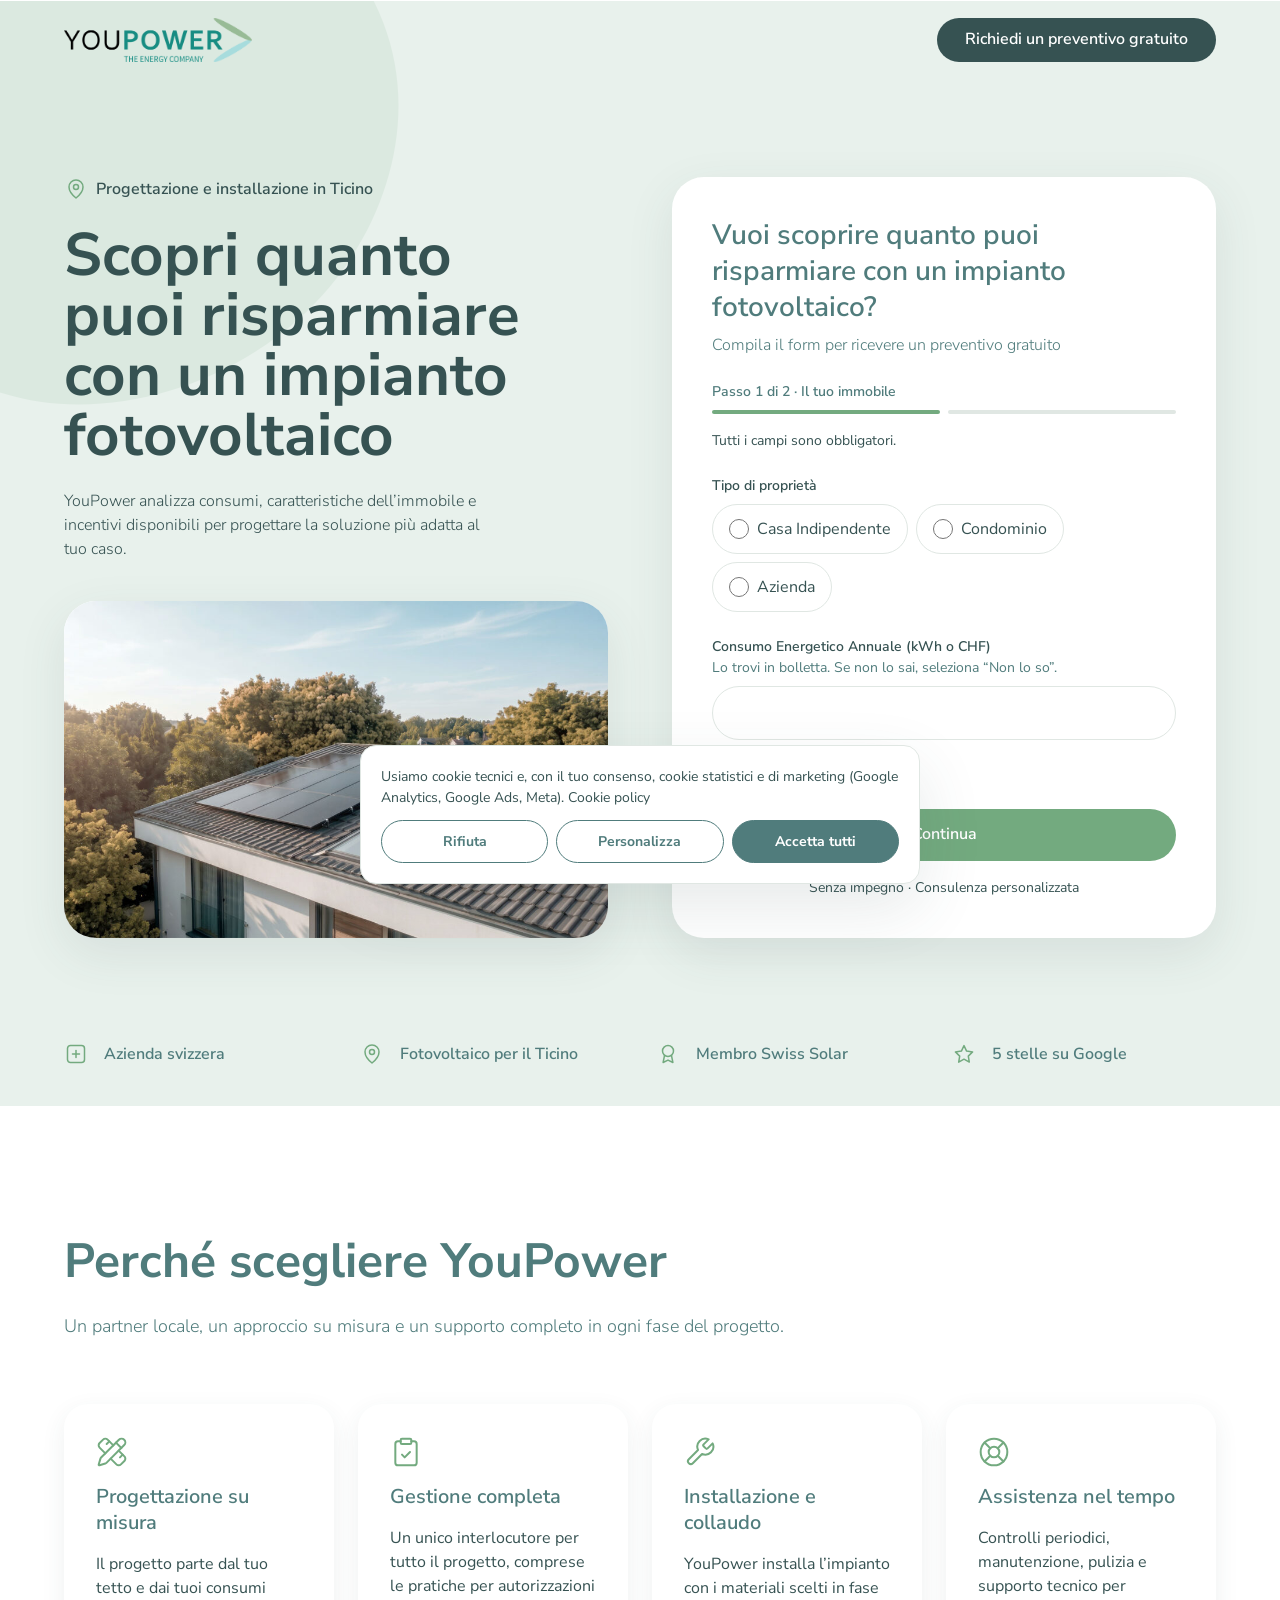
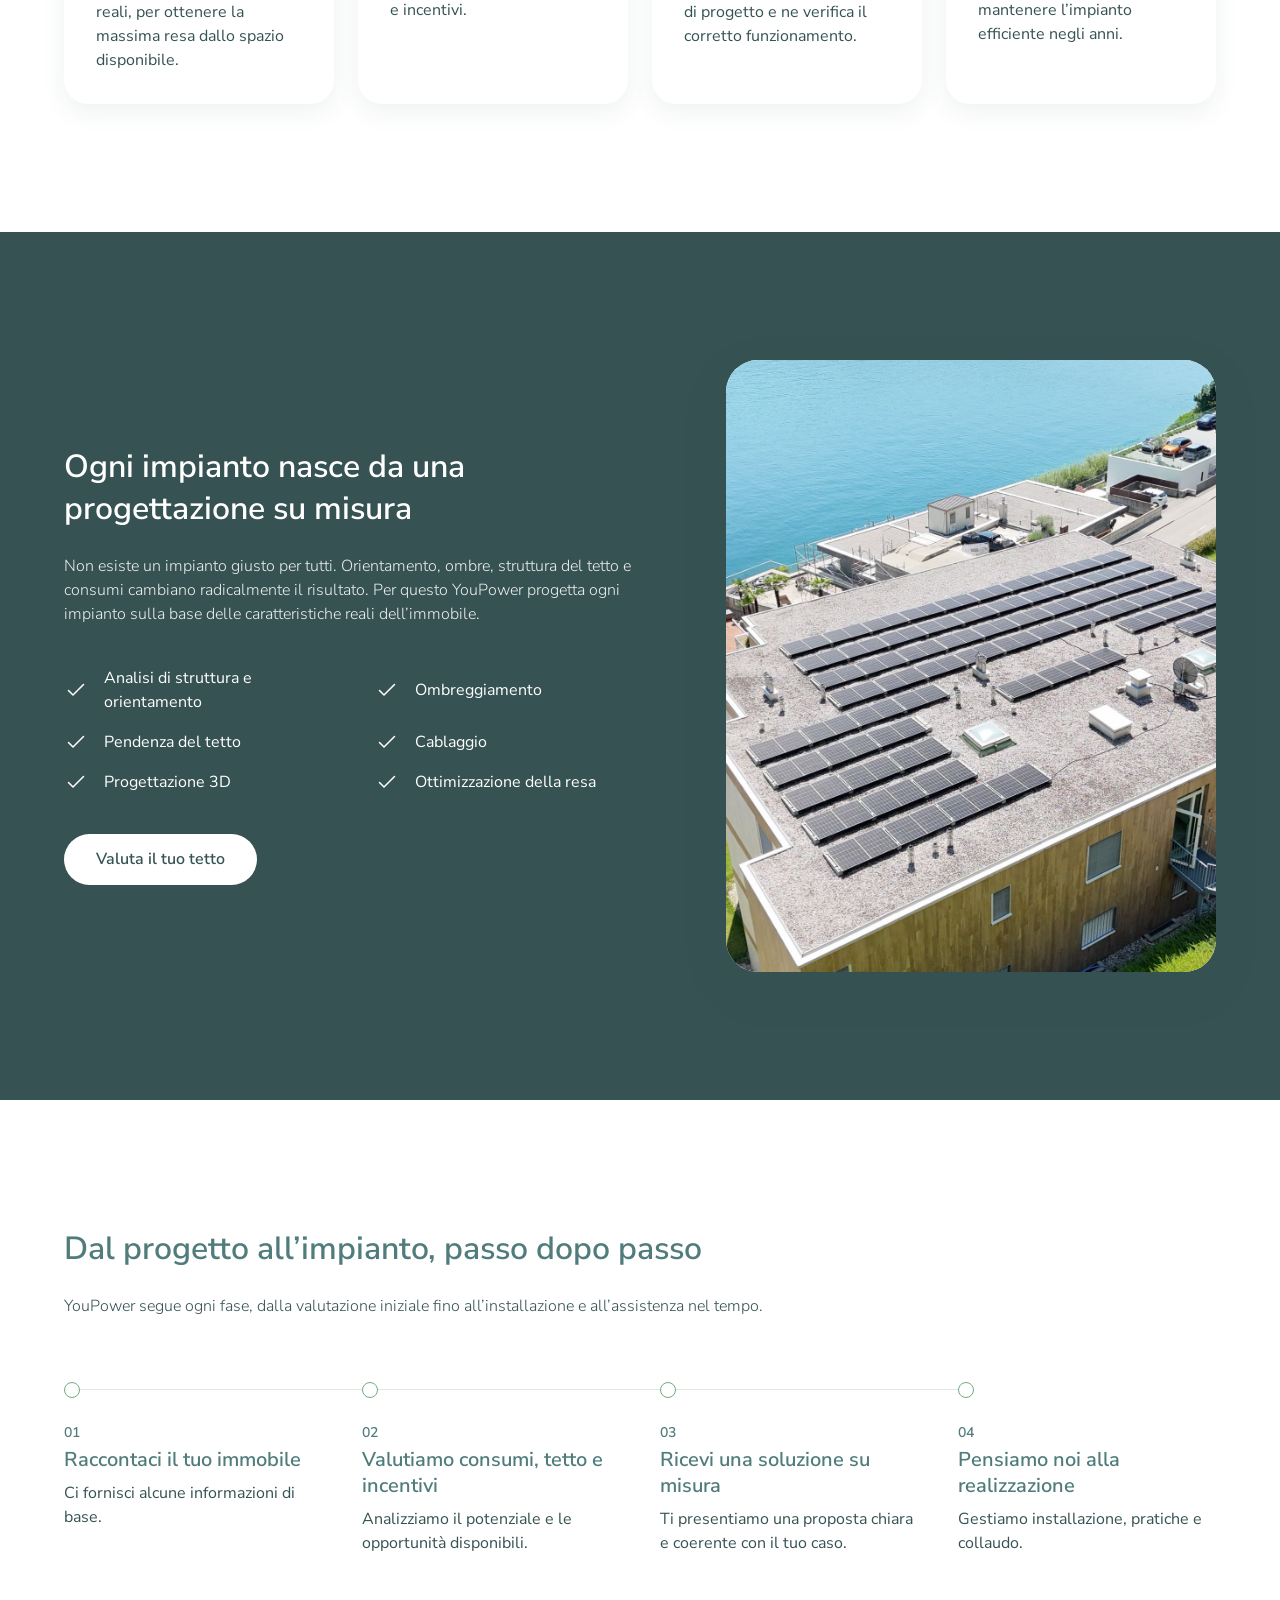
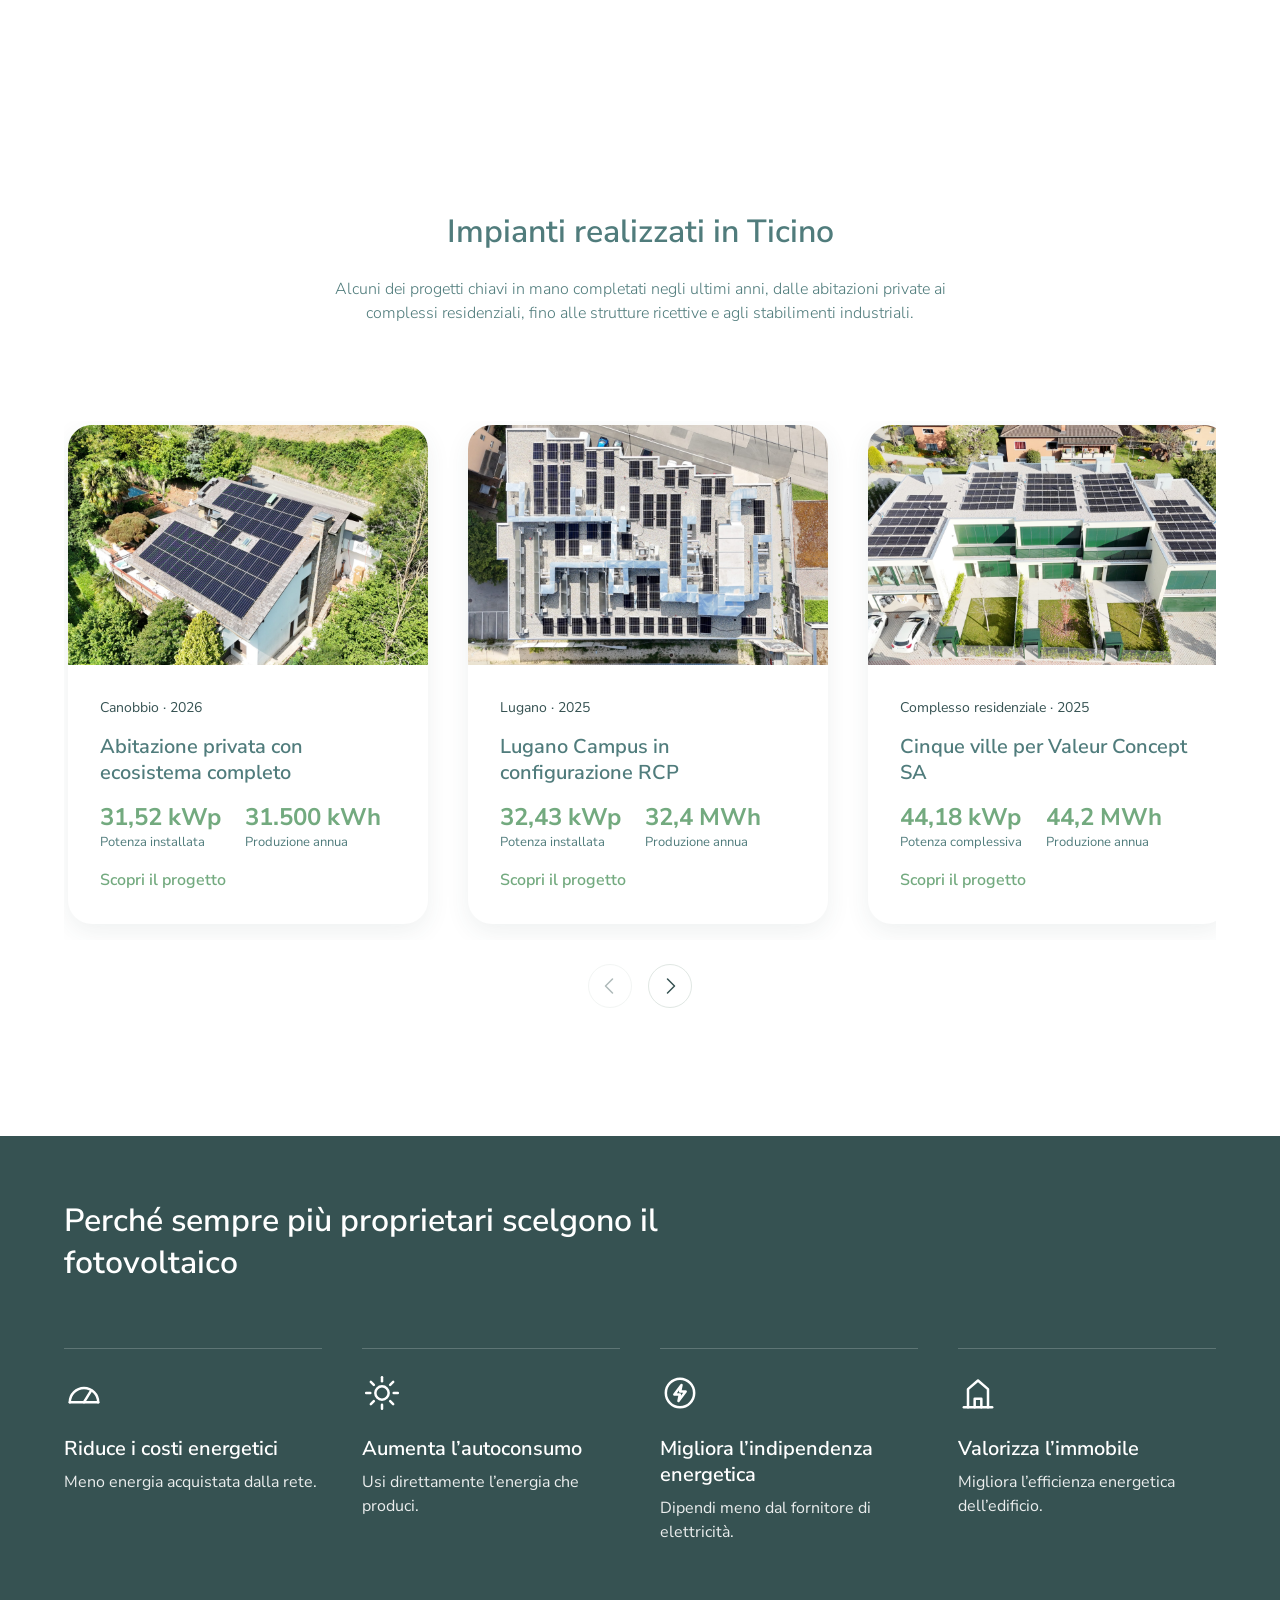
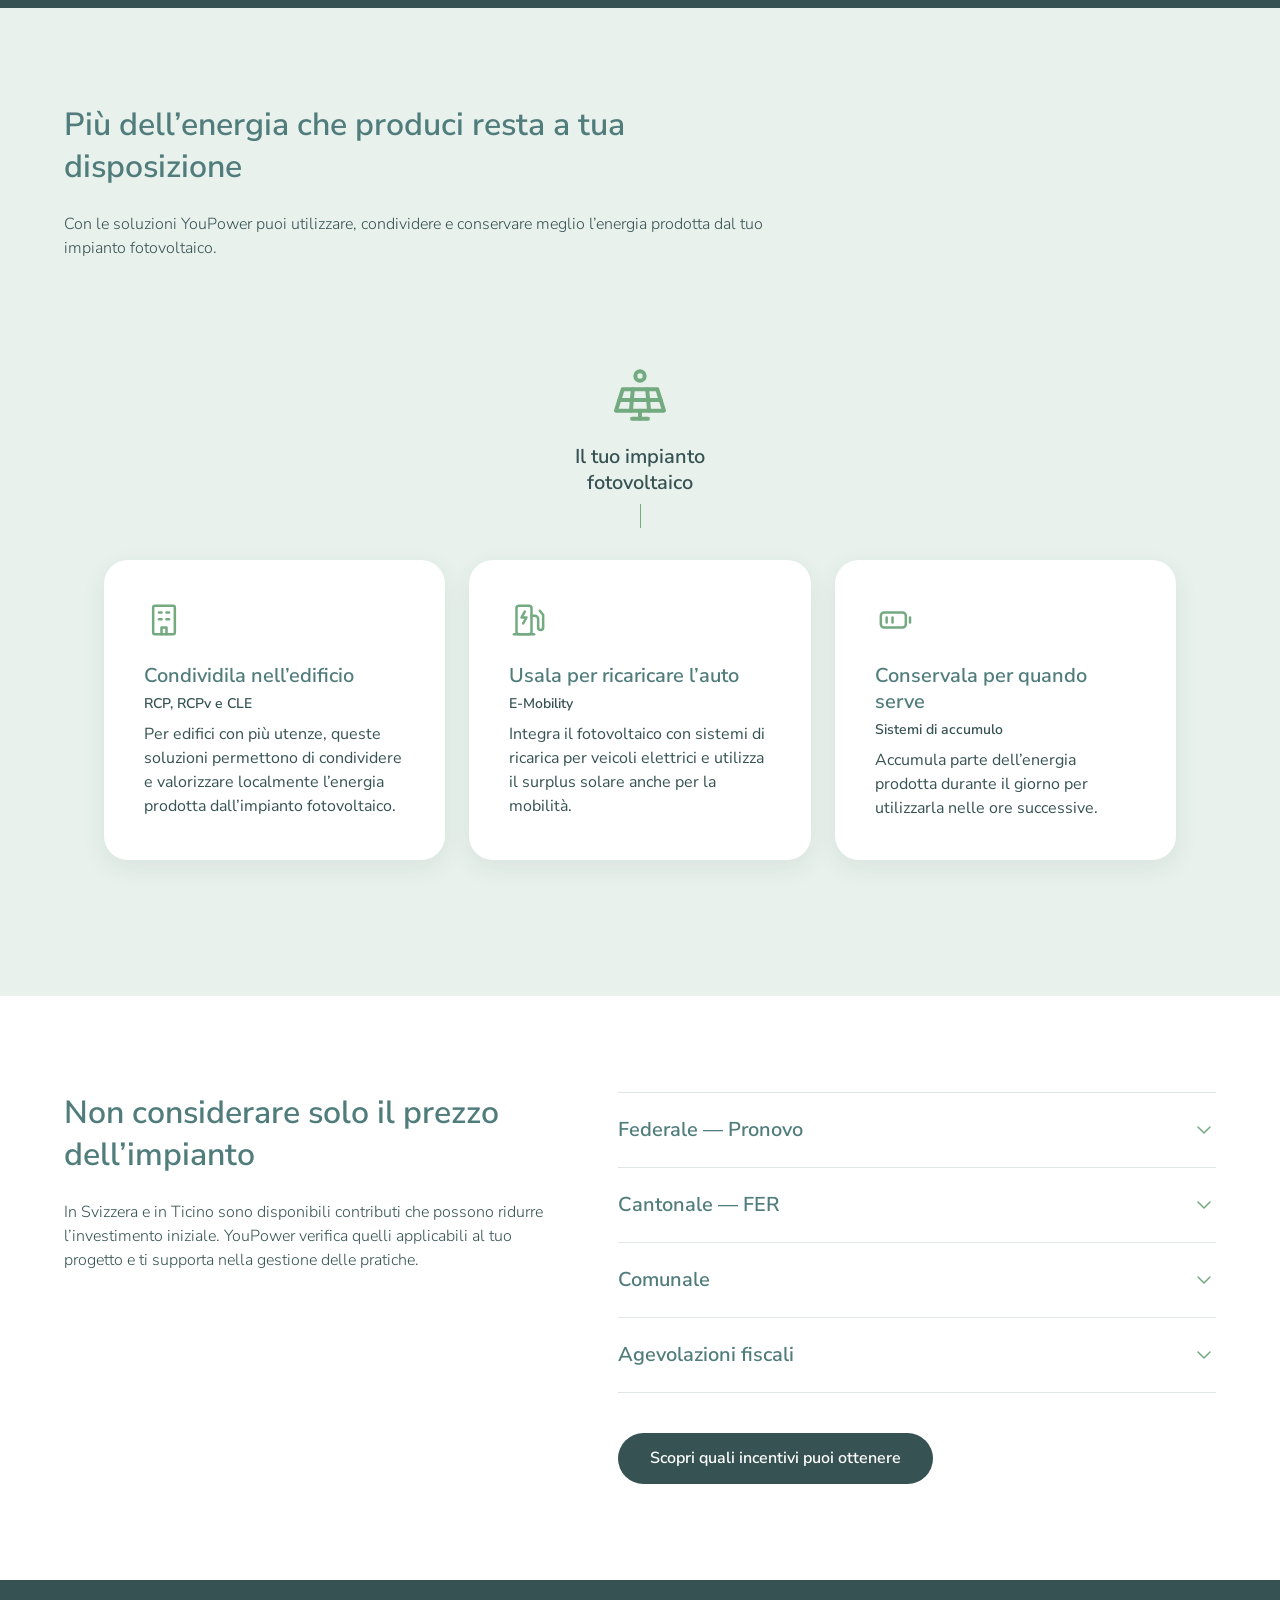
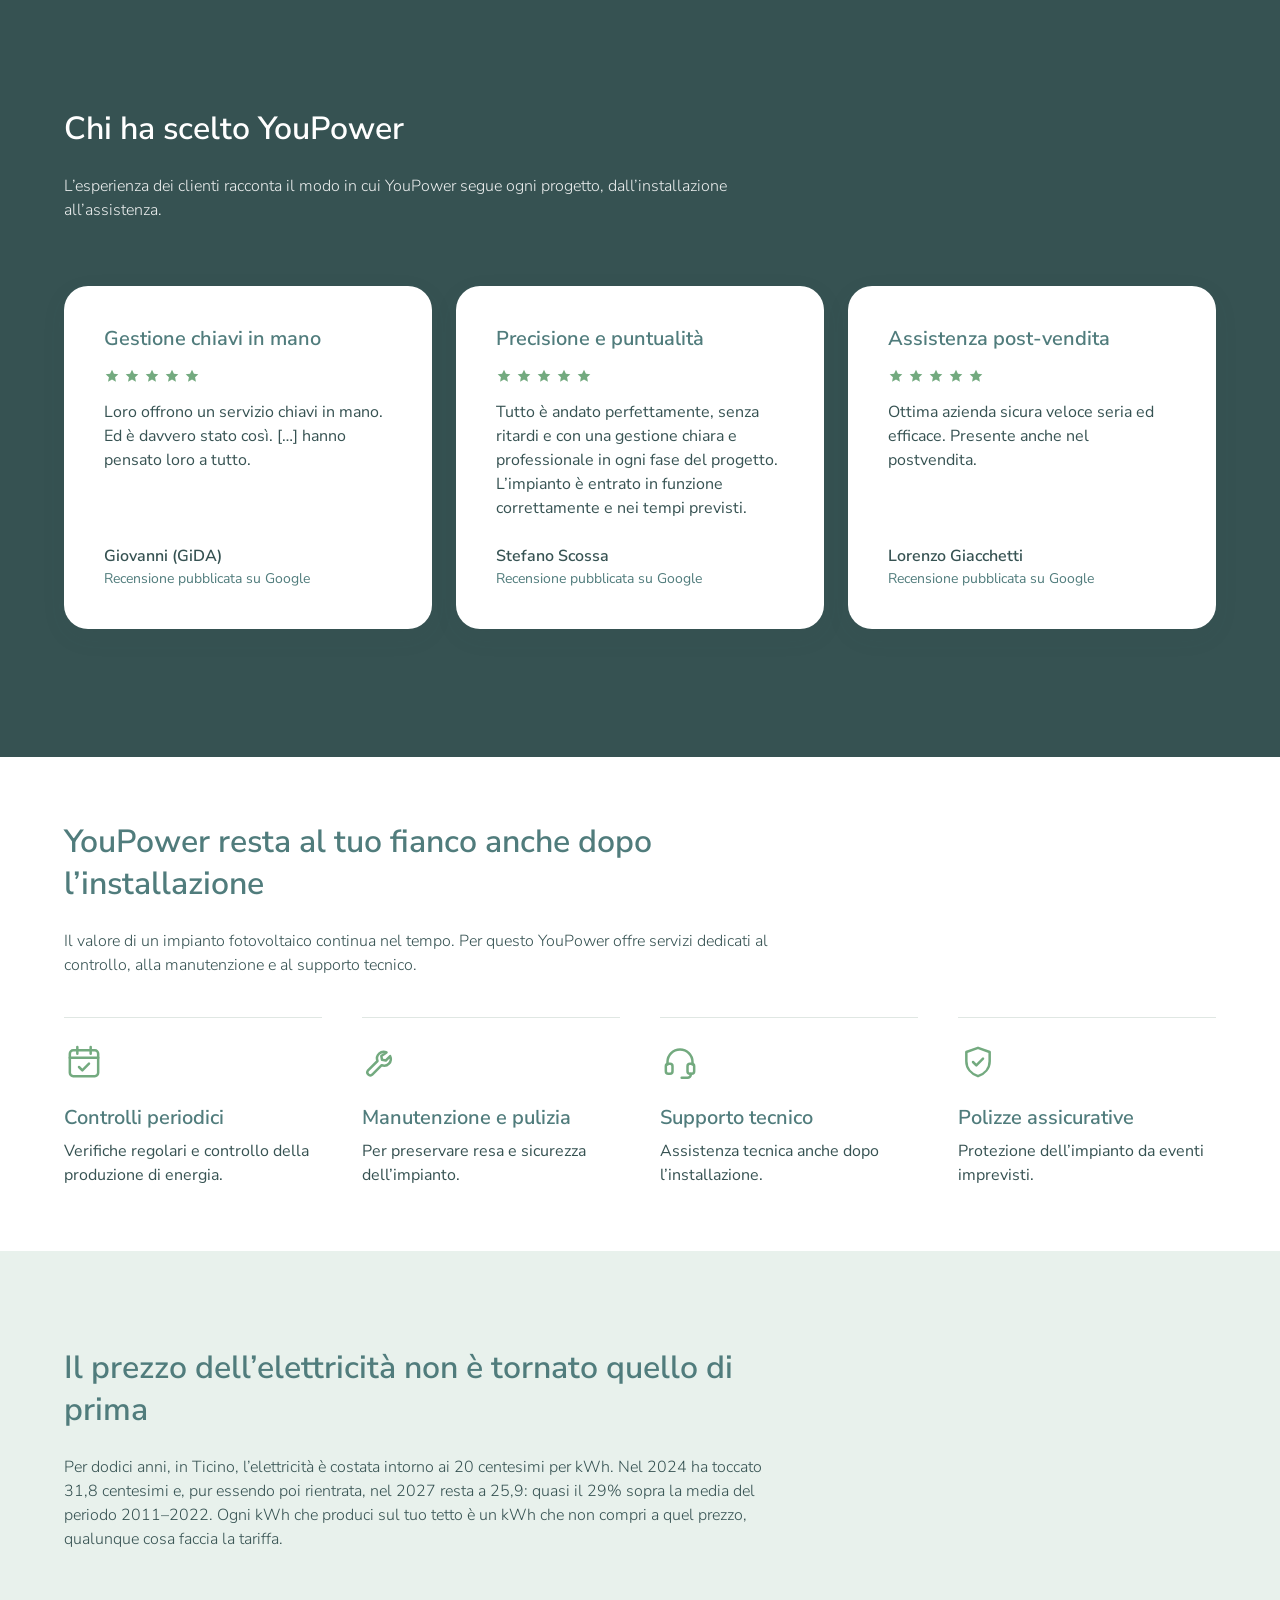
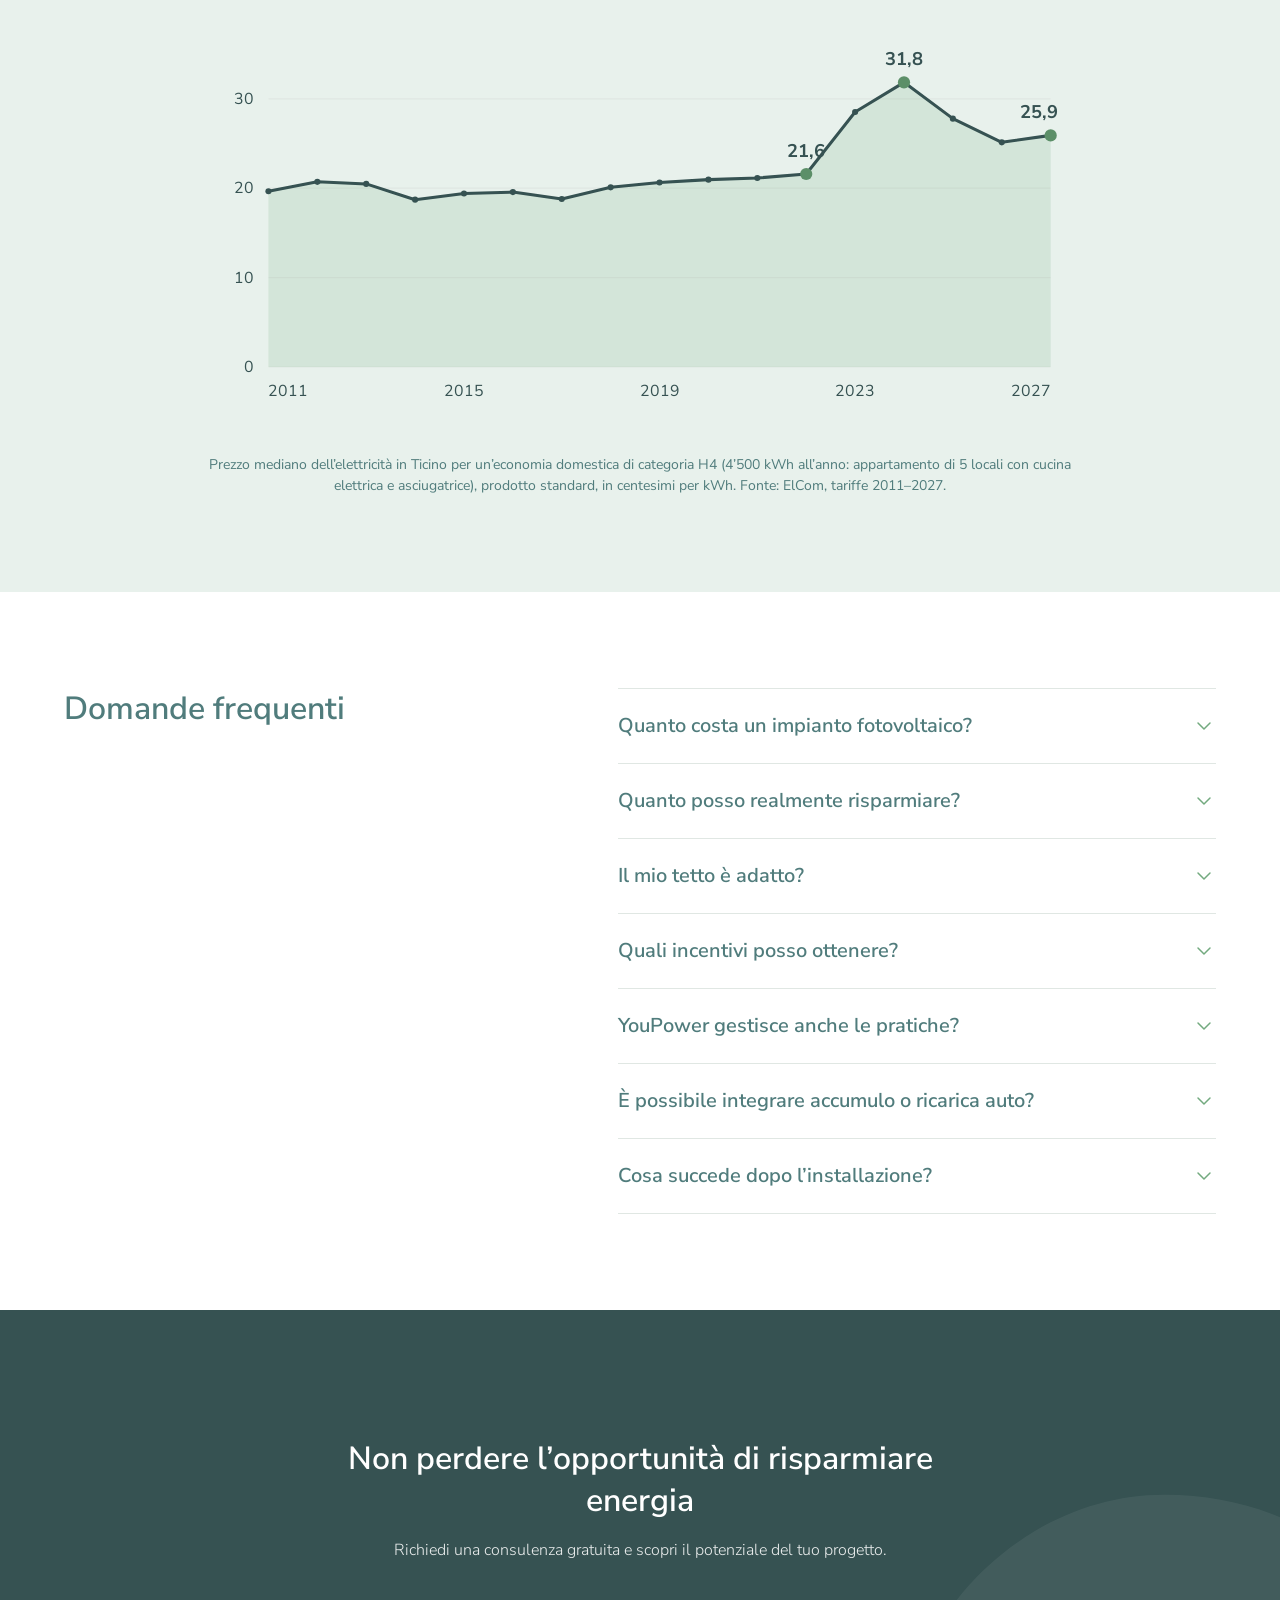
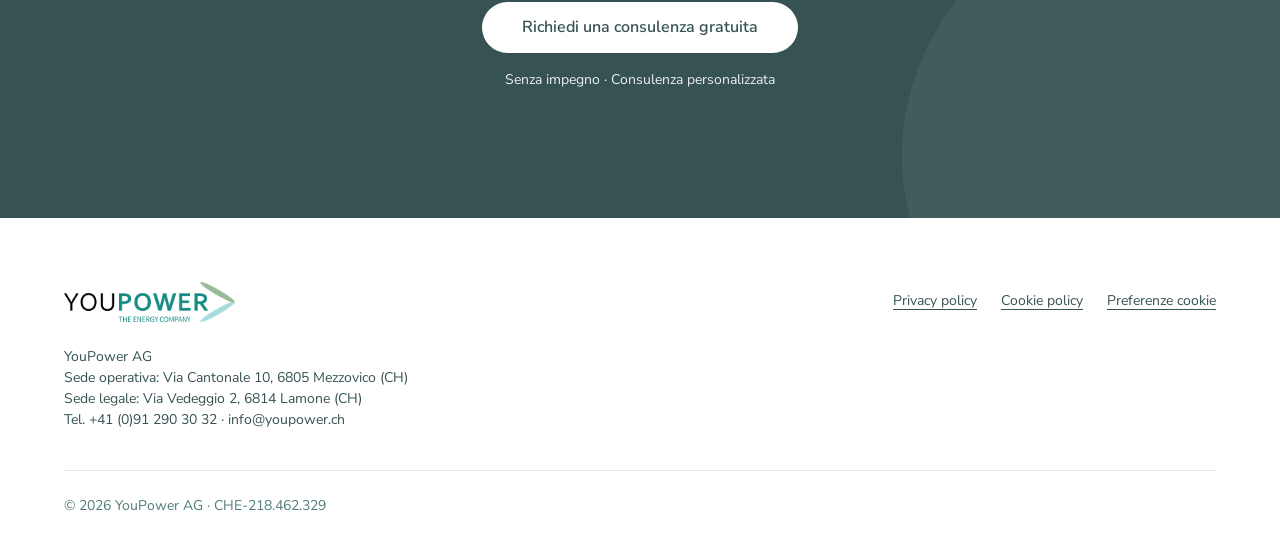
==== commit 7578fc7e: "Add the electricity price chart before the FAQ ElCom median tariff for Ticino, household category H4" ====
--- a/index.html
+++ b/index.html
@@ -778,6 +778,10 @@
    Il padding lascia respiro a ombra e focus ring, che altrimenti verrebbero
    tagliati dall'overflow. */
 .refs {
+  /* position: relative e' necessario, non decorativo: senza, il browser
+     propaga al documento lo scorrimento orizzontale del carosello e la
+     pagina intera scorre lateralmente. */
+  position: relative;
   display: grid;
   grid-auto-flow: column;
   grid-auto-columns: min(360px, 84vw);
@@ -1326,6 +1330,62 @@
   color: rgba(255, 255, 255, 0.9);
 }
 
+
+/* =========================================================================
+   PREZZO DELL'ELETTRICITA' — grafico
+   ========================================================================= */
+/* SVG disegnato a mano: nessuna libreria, i colori sono i token del brand.
+   La linea usa il Deep Teal e non il sage perche' sul mint il sage resta
+   sotto il 3:1 richiesto per gli elementi grafici. */
+.chart {
+  max-width: 880px;
+  margin: 0 auto;
+}
+.chart__svg {
+  display: block;
+  width: 100%;
+  height: auto;
+}
+.chart__grid { stroke: var(--color-border); stroke-width: 1; }
+.chart__area { fill: rgba(var(--color-primary-rgb), 0.18); }
+.chart__line {
+  fill: none;
+  stroke: var(--color-text);
+  stroke-width: 2.5;
+  stroke-linecap: round;
+  stroke-linejoin: round;
+}
+.chart__dot { fill: var(--color-text); }
+.chart__dot--key { fill: var(--color-primary-dark); }
+.chart__tick {
+  font-family: var(--font-family-base);
+  font-size: 13px;
+  fill: var(--color-text);
+}
+.chart__value {
+  font-family: var(--font-family-base);
+  font-size: 15px;
+  font-weight: var(--font-weight-bold);
+  fill: var(--color-text);
+}
+/* Sotto i 768px l'SVG si riduce a meno della meta': i testi vanno ingranditi
+   in unita' utente, altrimenti arrivano a schermo a 6 px. */
+@media (max-width: 767px) {
+  .chart__tick { font-size: 25px; }
+  .chart__value { font-size: 29px; }
+  .chart__line { stroke-width: 5; }
+  .chart__grid { stroke-width: 2; }
+  .chart__dot { r: 5; }
+  .chart__dot--key { r: 9; }
+}
+.chart__caption {
+  margin-top: var(--space-md);
+  font-size: var(--font-size-small);
+  font-weight: var(--font-weight-regular);
+  line-height: var(--line-height-body);
+  color: var(--color-secondary);
+  text-align: center;
+}
 
 /* =========================================================================
    16. FORM CONTATTI
@@ -2832,6 +2892,99 @@
           <p class="assist__text">Protezione dell’impianto da eventi imprevisti.</p>
         </li>
       </ul>
+    </div>
+  </section>
+
+  <section class="section section--accent" id="prezzi" aria-labelledby="prezzi-title">
+    <div class="container">
+      <div class="section__head" data-reveal>
+        <h2 class="section__title" id="prezzi-title">Il prezzo dell’elettricità non è tornato quello di prima</h2>
+        <p class="section__intro">
+          Per dodici anni, in Ticino, l’elettricità è costata intorno ai 20 centesimi per kWh.
+          Nel 2024 ha toccato 31,8 centesimi e, pur essendo poi rientrata, nel 2027 resta a 25,9:
+          quasi il 29% sopra la media del periodo 2011–2022. Ogni kWh che produci sul tuo tetto
+          è un kWh che non compri a quel prezzo, qualunque cosa faccia la tariffa.
+        </p>
+      </div>
+
+      <figure class="chart" data-reveal style="--reveal-delay:80ms">
+    <svg class="chart__svg" viewBox="0 0 720 340" role="img" aria-labelledby="chart-titolo chart-desc" focusable="false">
+      <title id="chart-titolo">Prezzo mediano dell’elettricità in Ticino, dal 2011 al 2027</title>
+      <desc id="chart-desc">Il prezzo resta intorno ai 20 centesimi per kWh dal 2011 al 2022, sale fino a 31,8 centesimi nel 2024 e rientra a 25,9 centesimi nel 2027. I valori esatti sono nella tabella che segue.</desc>
+      <line class="chart__grid" x1="56" y1="288.0" x2="696" y2="288.0"></line>
+      <text class="chart__tick" x="44" y="292.0" text-anchor="end">0</text>
+      <line class="chart__grid" x1="56" y1="214.9" x2="696" y2="214.9"></line>
+      <text class="chart__tick" x="44" y="218.9" text-anchor="end">10</text>
+      <line class="chart__grid" x1="56" y1="141.7" x2="696" y2="141.7"></line>
+      <text class="chart__tick" x="44" y="145.7" text-anchor="end">20</text>
+      <line class="chart__grid" x1="56" y1="68.6" x2="696" y2="68.6"></line>
+      <text class="chart__tick" x="44" y="72.6" text-anchor="end">30</text>
+      <path class="chart__area" d="M56.0 144.2 L96.0 136.5 L136.0 138.2 L176.0 151.1 L216.0 146.1 L256.0 144.9 L296.0 150.6 L336.0 141.0 L376.0 137.0 L416.0 134.7 L456.0 133.4 L496.0 130.1 L536.0 79.4 L576.0 55.1 L616.0 84.8 L656.0 104.2 L696.0 98.5 L696.0 288 L56.0 288 Z"></path>
+      <path class="chart__line" d="M56.0 144.2 L96.0 136.5 L136.0 138.2 L176.0 151.1 L216.0 146.1 L256.0 144.9 L296.0 150.6 L336.0 141.0 L376.0 137.0 L416.0 134.7 L456.0 133.4 L496.0 130.1 L536.0 79.4 L576.0 55.1 L616.0 84.8 L656.0 104.2 L696.0 98.5"></path>
+      <circle class="chart__dot" cx="56.0" cy="144.2" r="2.5"></circle>
+      <circle class="chart__dot" cx="96.0" cy="136.5" r="2.5"></circle>
+      <circle class="chart__dot" cx="136.0" cy="138.2" r="2.5"></circle>
+      <circle class="chart__dot" cx="176.0" cy="151.1" r="2.5"></circle>
+      <circle class="chart__dot" cx="216.0" cy="146.1" r="2.5"></circle>
+      <circle class="chart__dot" cx="256.0" cy="144.9" r="2.5"></circle>
+      <circle class="chart__dot" cx="296.0" cy="150.6" r="2.5"></circle>
+      <circle class="chart__dot" cx="336.0" cy="141.0" r="2.5"></circle>
+      <circle class="chart__dot" cx="376.0" cy="137.0" r="2.5"></circle>
+      <circle class="chart__dot" cx="416.0" cy="134.7" r="2.5"></circle>
+      <circle class="chart__dot" cx="456.0" cy="133.4" r="2.5"></circle>
+      <circle class="chart__dot" cx="496.0" cy="130.1" r="2.5"></circle>
+      <circle class="chart__dot" cx="536.0" cy="79.4" r="2.5"></circle>
+      <circle class="chart__dot" cx="576.0" cy="55.1" r="2.5"></circle>
+      <circle class="chart__dot" cx="616.0" cy="84.8" r="2.5"></circle>
+      <circle class="chart__dot" cx="656.0" cy="104.2" r="2.5"></circle>
+      <circle class="chart__dot" cx="696.0" cy="98.5" r="2.5"></circle>
+      <circle class="chart__dot chart__dot--key" cx="496.0" cy="130.1" r="5"></circle>
+      <text class="chart__value" x="496.0" y="116.1" text-anchor="middle">21,6</text>
+      <circle class="chart__dot chart__dot--key" cx="576.0" cy="55.1" r="5"></circle>
+      <text class="chart__value" x="576.0" y="41.1" text-anchor="middle">31,8</text>
+      <circle class="chart__dot chart__dot--key" cx="696.0" cy="98.5" r="5"></circle>
+      <text class="chart__value" x="702.0" y="84.5" text-anchor="end">25,9</text>
+      <text class="chart__tick" x="56.0" y="312" text-anchor="start">2011</text>
+      <text class="chart__tick" x="216.0" y="312" text-anchor="middle">2015</text>
+      <text class="chart__tick" x="376.0" y="312" text-anchor="middle">2019</text>
+      <text class="chart__tick" x="536.0" y="312" text-anchor="middle">2023</text>
+      <text class="chart__tick" x="696.0" y="312" text-anchor="end">2027</text>
+    </svg>
+        <figcaption class="chart__caption">
+          Prezzo mediano dell’elettricità in Ticino per un’economia domestica di categoria H4
+          (4’500 kWh all’anno: appartamento di 5 locali con cucina elettrica e asciugatrice),
+          prodotto standard, in centesimi per kWh. Fonte: ElCom, tariffe 2011–2027.
+        </figcaption>
+        <!-- sr-only su <table> non funziona: il layout tabellare ignora width:1px
+             e la tabella allarga la pagina. Va avvolta in un contenitore. -->
+        <div class="sr-only">
+        <table>
+          <caption>Prezzo mediano dell’elettricità in Ticino, categoria H4, in centesimi per kWh</caption>
+          <thead>
+            <tr><th scope="col">Anno</th><th scope="col">Centesimi per kWh</th></tr>
+          </thead>
+          <tbody>
+          <tr><th scope="row">2011</th><td>19,67</td></tr>
+          <tr><th scope="row">2012</th><td>20,71</td></tr>
+          <tr><th scope="row">2013</th><td>20,48</td></tr>
+          <tr><th scope="row">2014</th><td>18,72</td></tr>
+          <tr><th scope="row">2015</th><td>19,41</td></tr>
+          <tr><th scope="row">2016</th><td>19,57</td></tr>
+          <tr><th scope="row">2017</th><td>18,79</td></tr>
+          <tr><th scope="row">2018</th><td>20,10</td></tr>
+          <tr><th scope="row">2019</th><td>20,64</td></tr>
+          <tr><th scope="row">2020</th><td>20,95</td></tr>
+          <tr><th scope="row">2021</th><td>21,14</td></tr>
+          <tr><th scope="row">2022</th><td>21,58</td></tr>
+          <tr><th scope="row">2023</th><td>28,52</td></tr>
+          <tr><th scope="row">2024</th><td>31,84</td></tr>
+          <tr><th scope="row">2025</th><td>27,78</td></tr>
+          <tr><th scope="row">2026</th><td>25,13</td></tr>
+          <tr><th scope="row">2027</th><td>25,91</td></tr>
+          </tbody>
+        </table>
+        </div>
+      </figure>
     </div>
   </section>
 
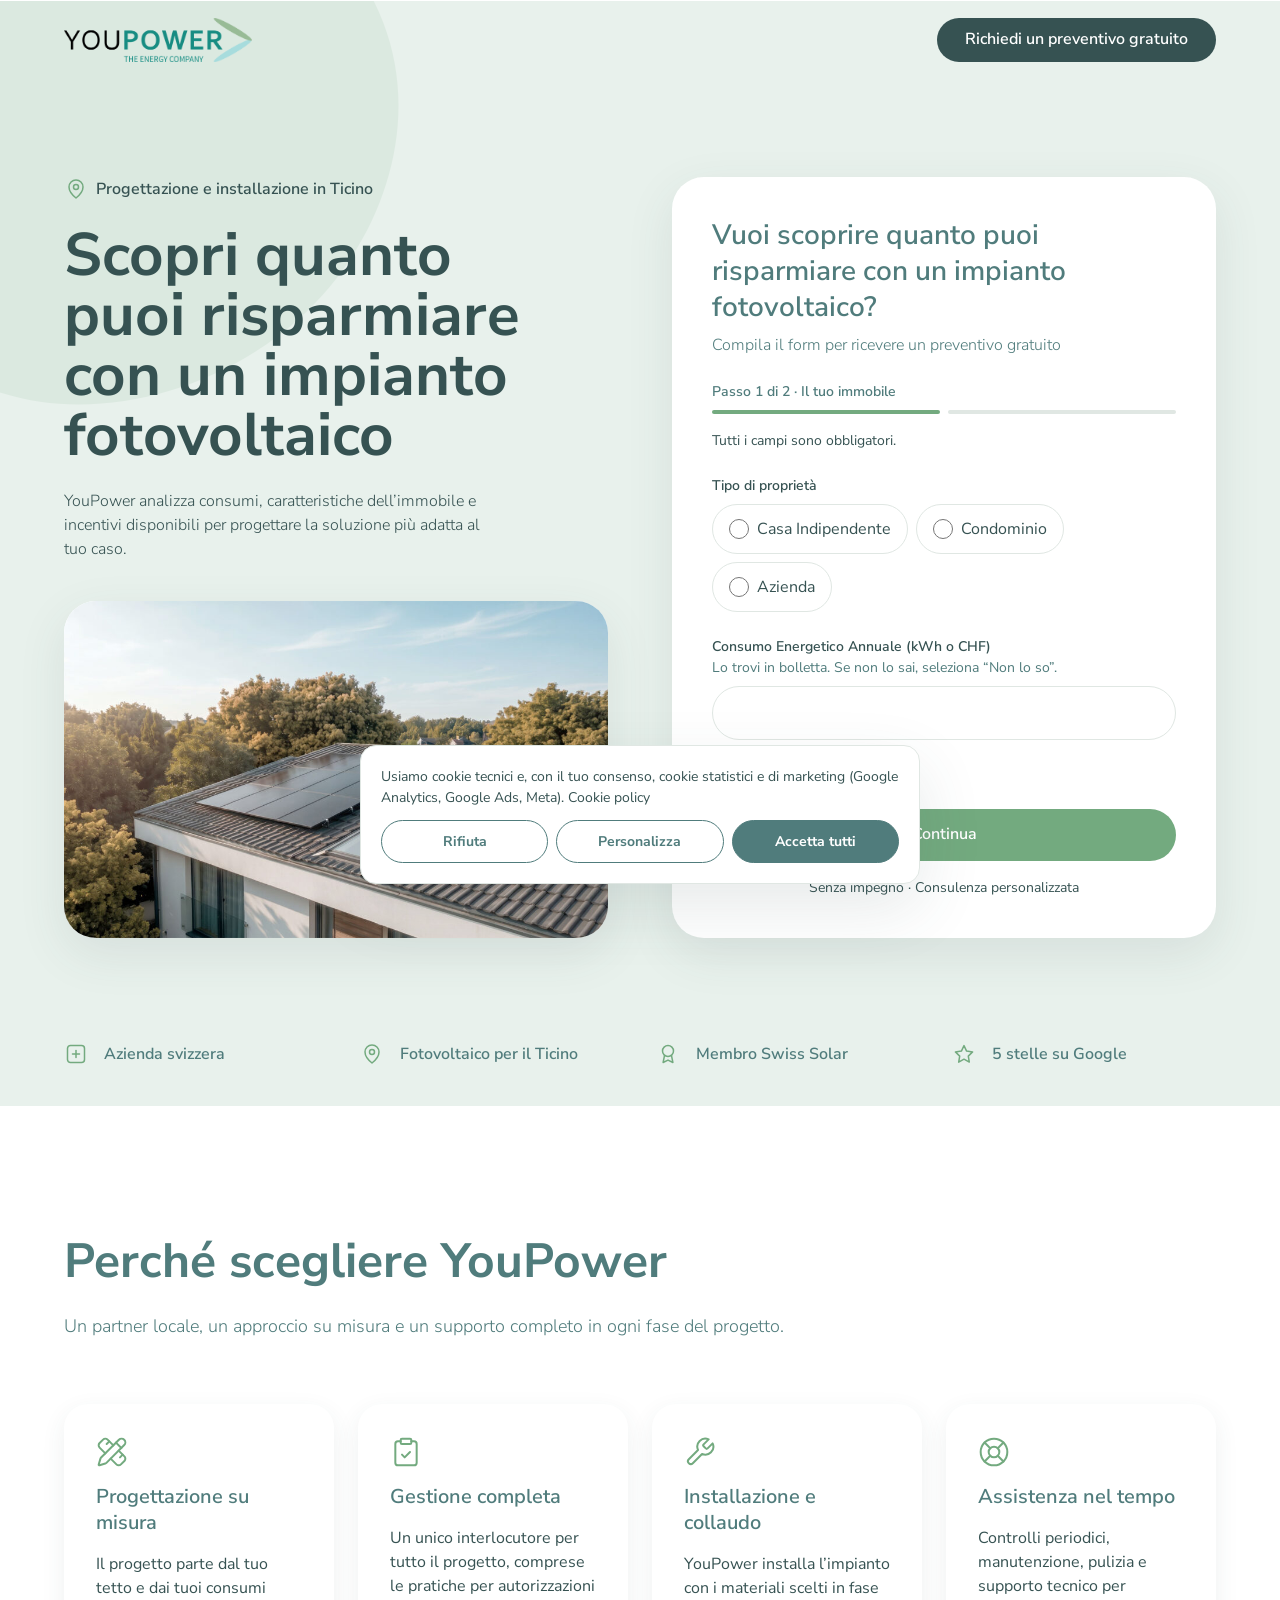
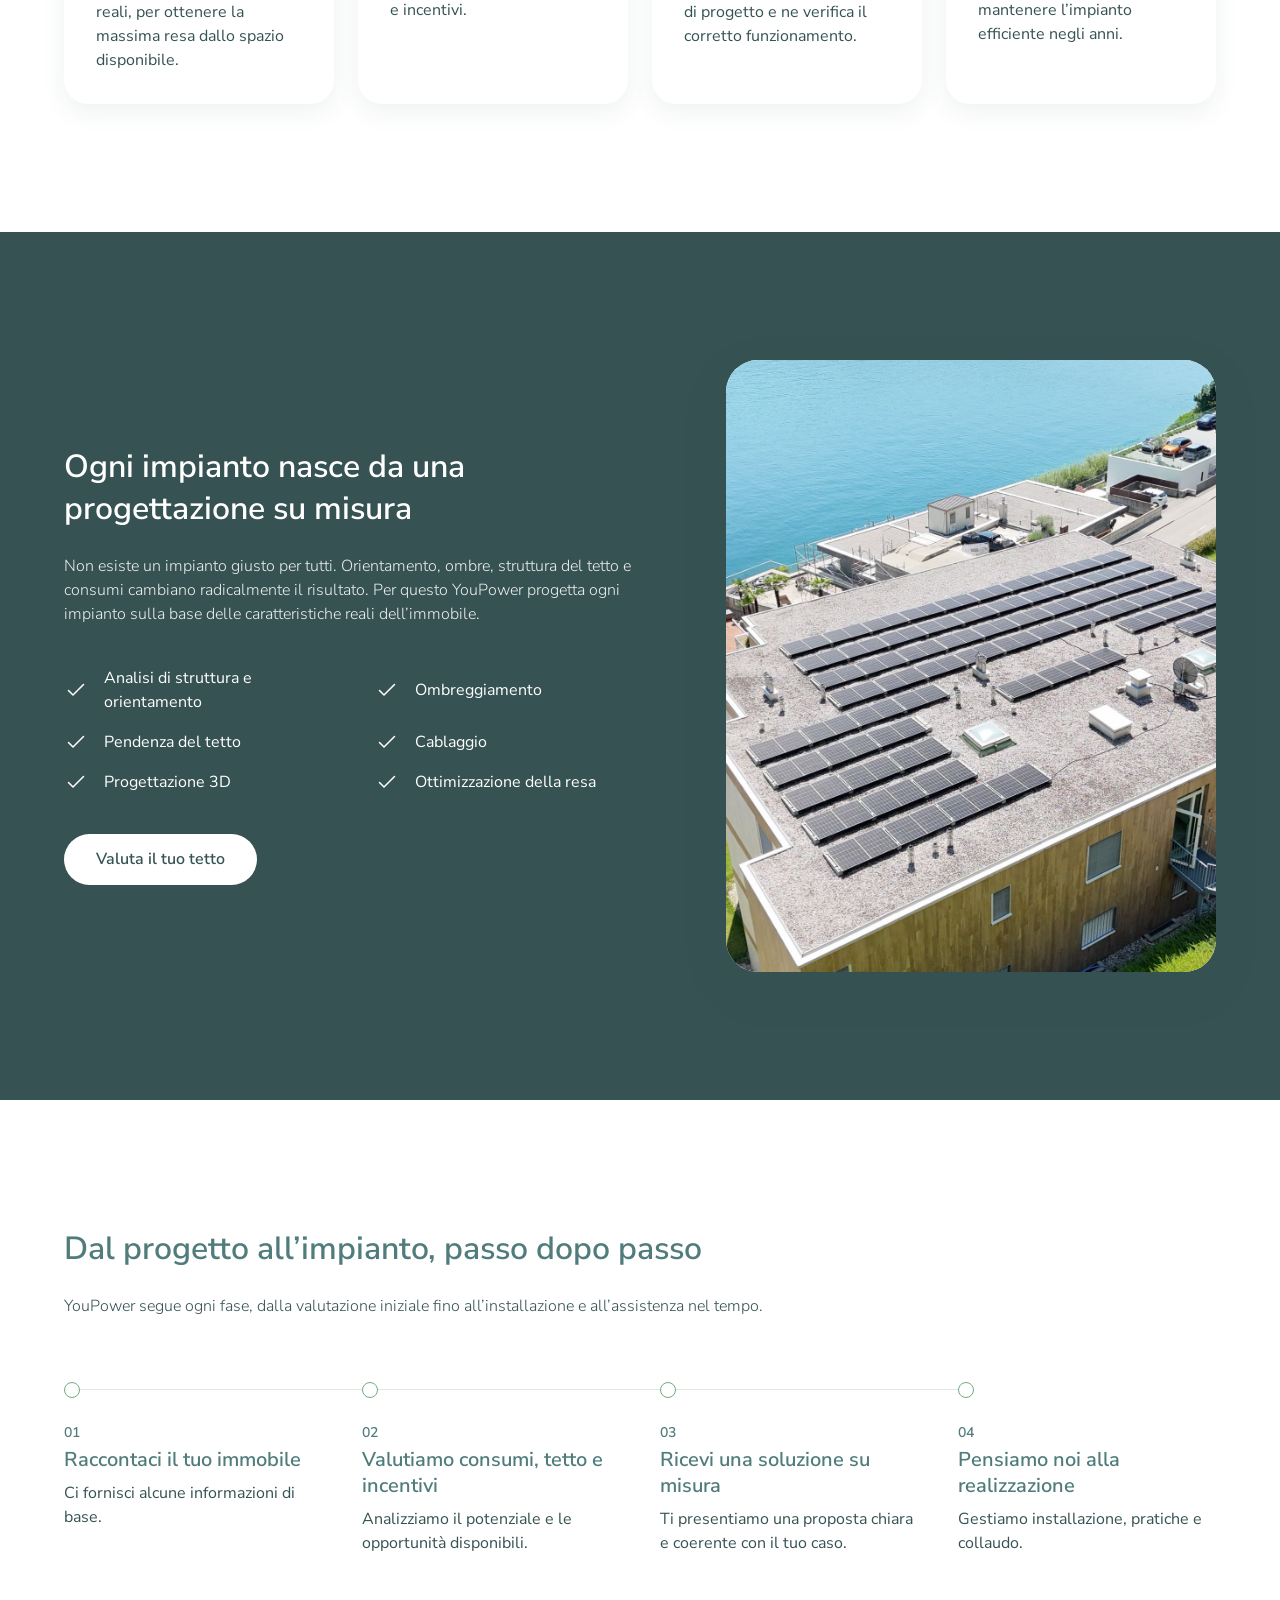
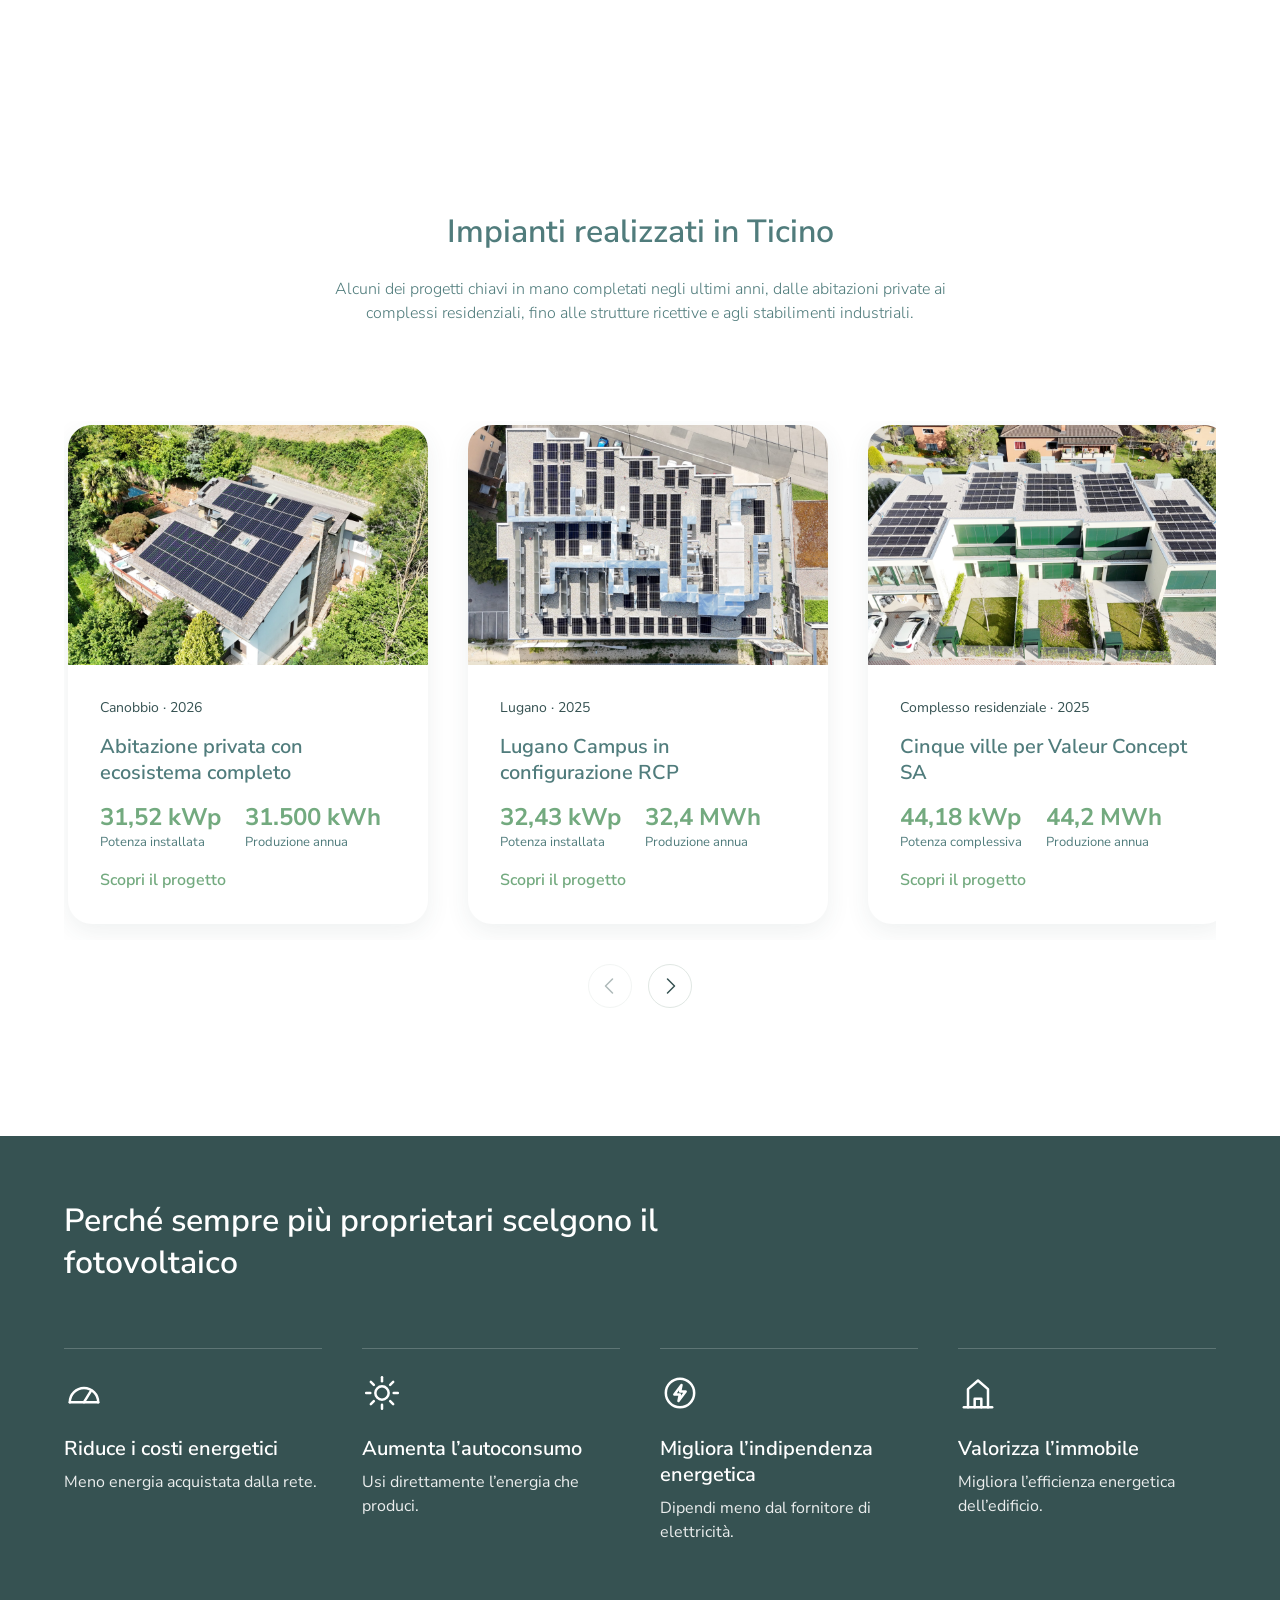
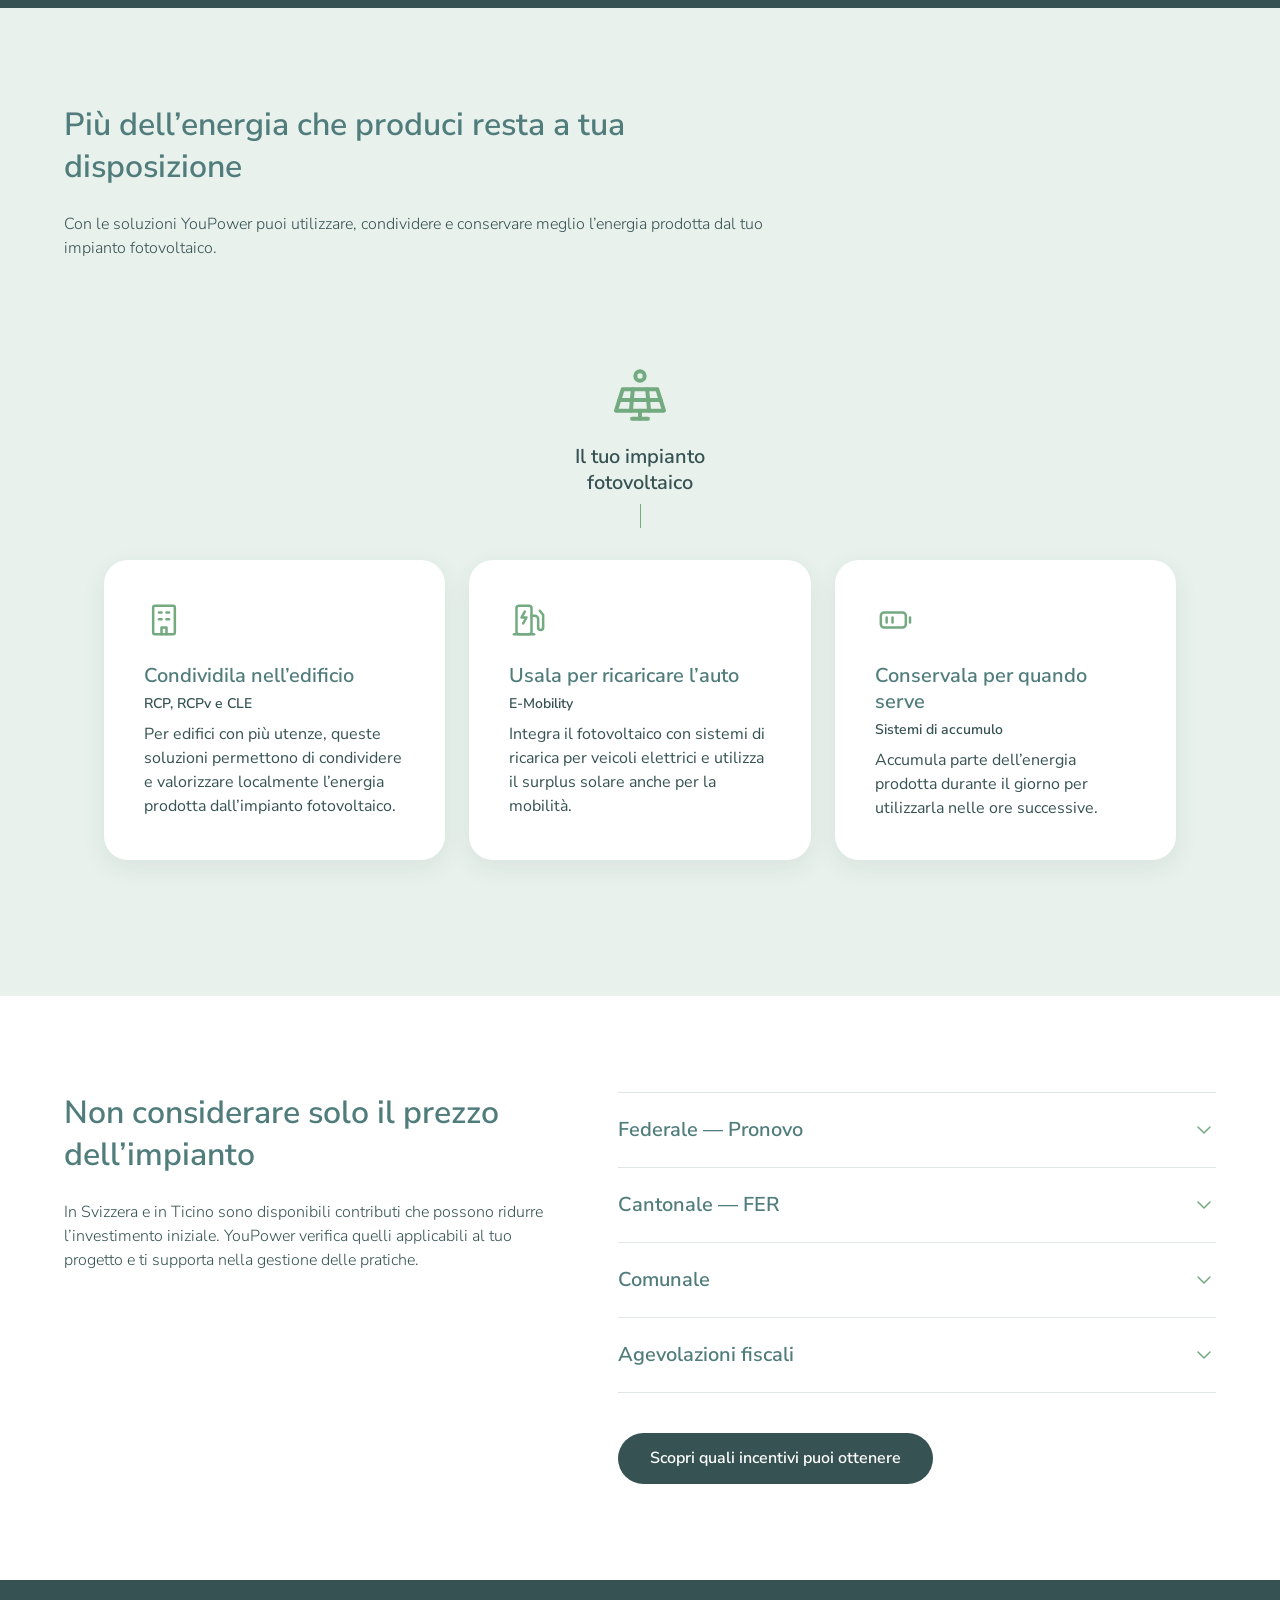
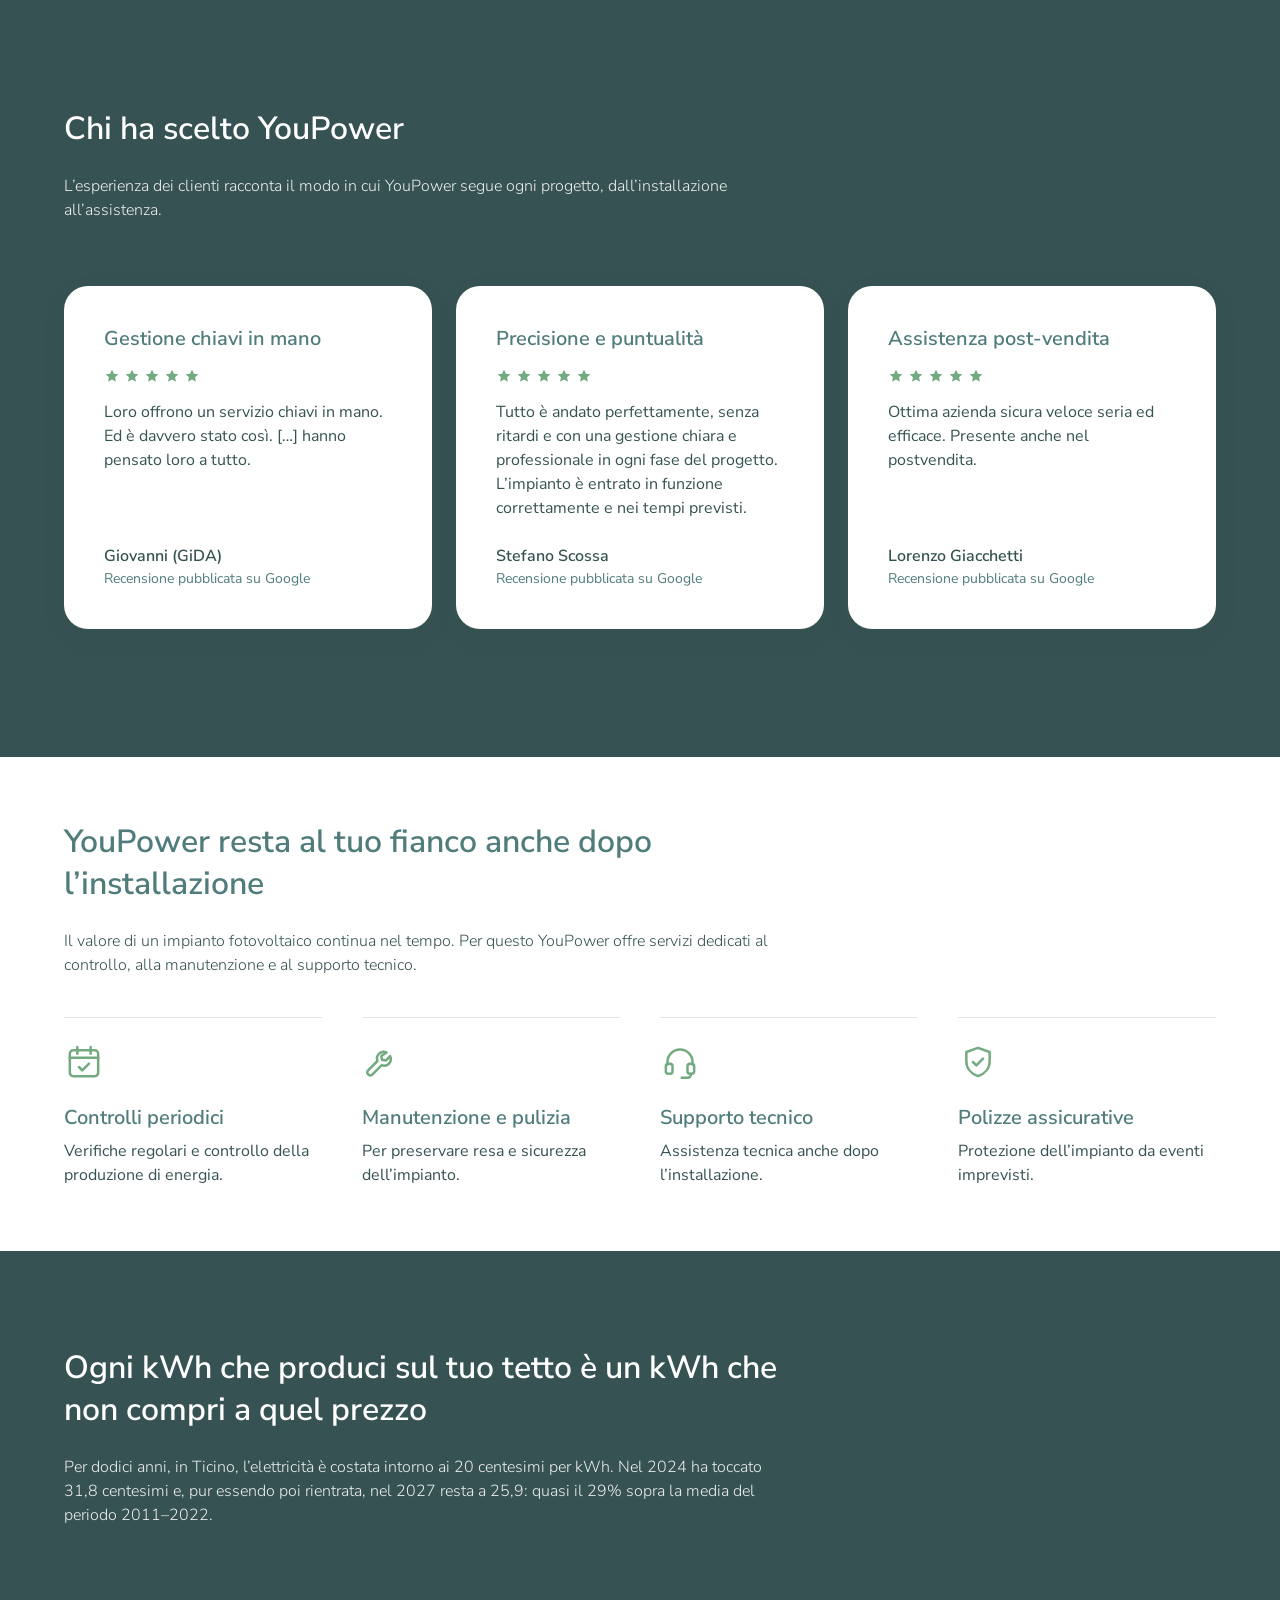
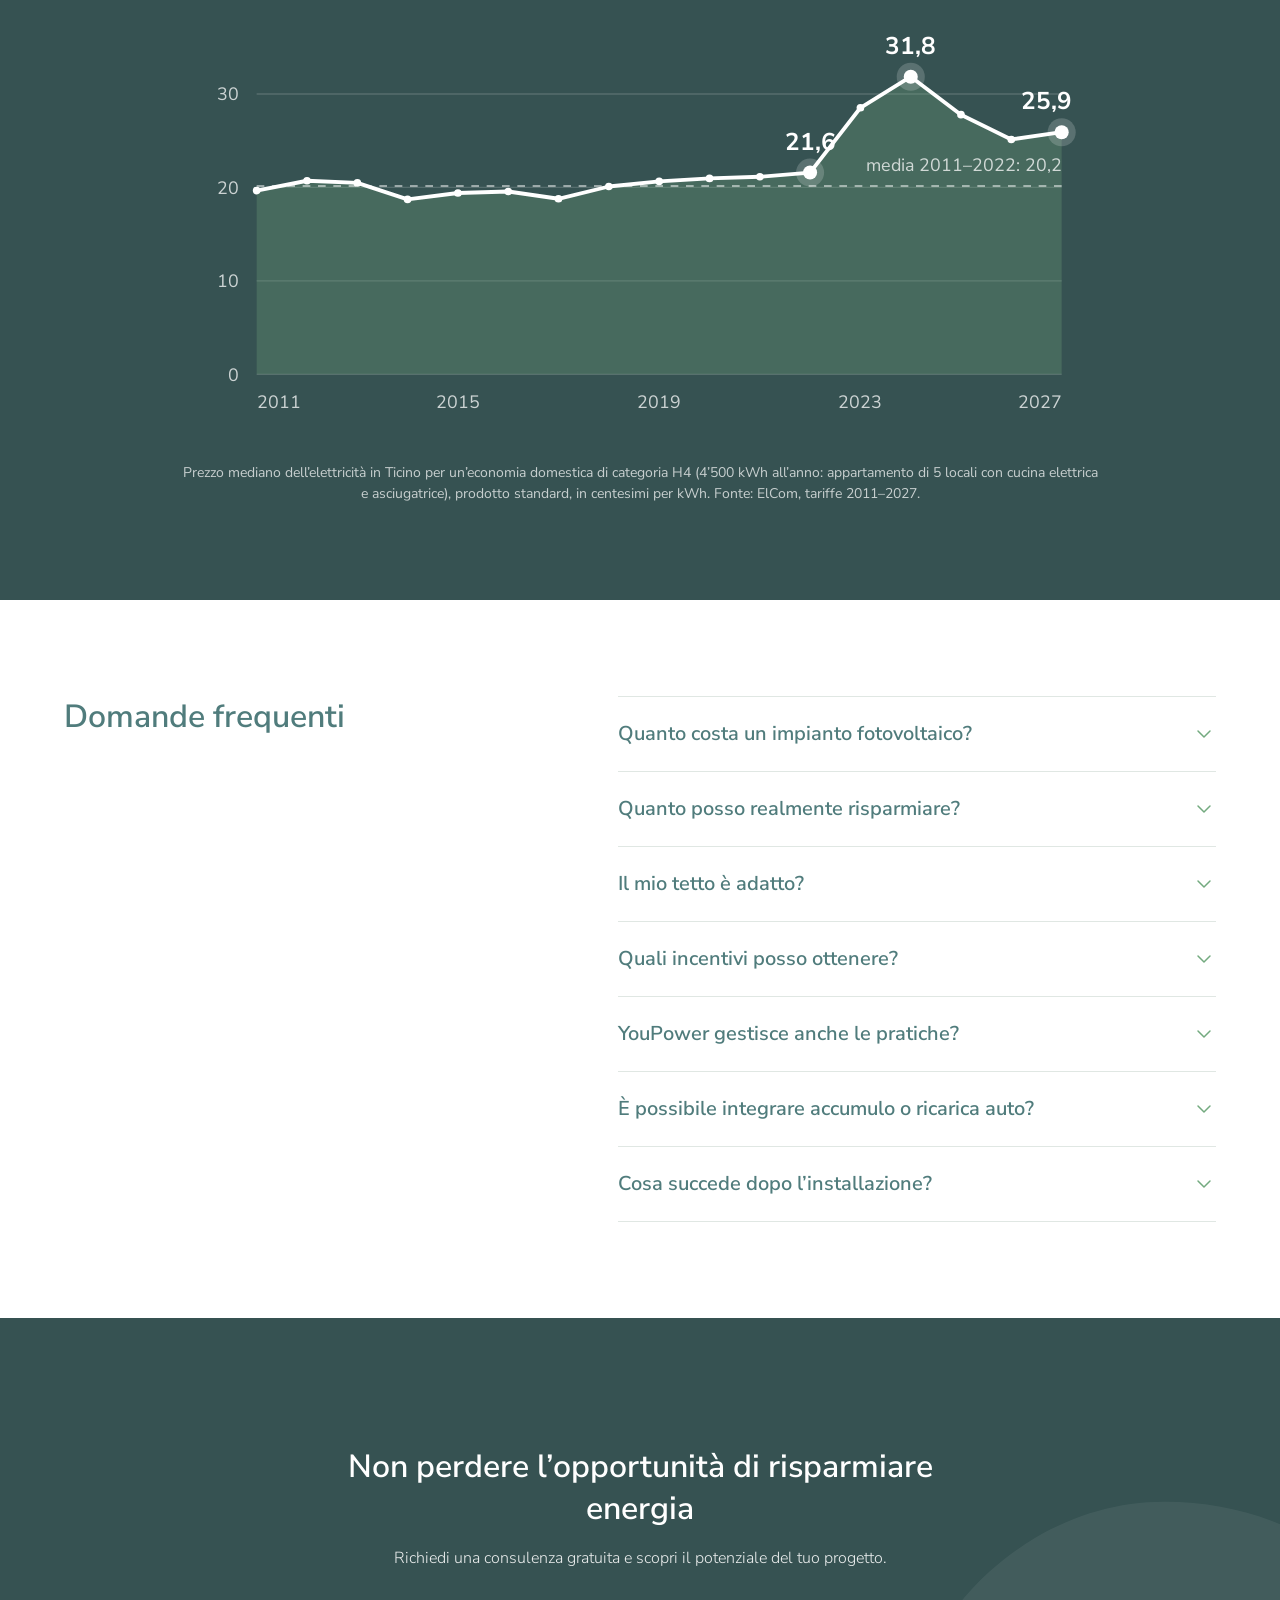
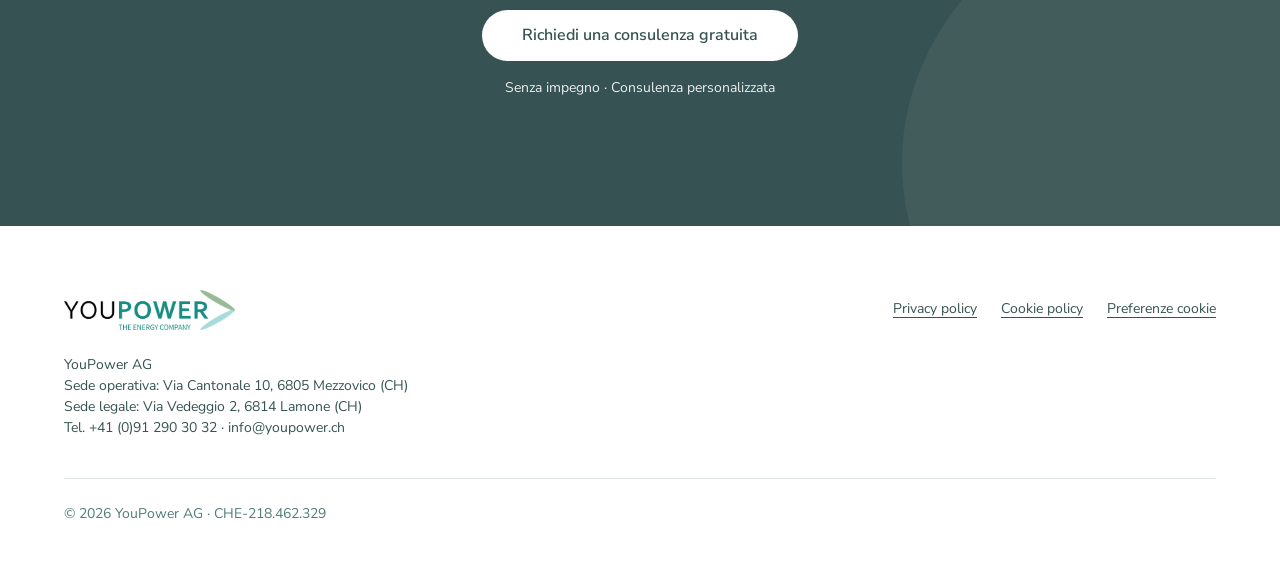
==== commit 1a3d6783: "Put the price chart on a dark band and lead with the message The headline is now the argument itself" ====
--- a/index.html
+++ b/index.html
@@ -1332,13 +1332,13 @@
 
 
 /* =========================================================================
-   PREZZO DELL'ELETTRICITA' — grafico
+   PREZZO DELL'ELETTRICITA' — grafico su fascia scura
    ========================================================================= */
-/* SVG disegnato a mano: nessuna libreria, i colori sono i token del brand.
-   La linea usa il Deep Teal e non il sage perche' sul mint il sage resta
-   sotto il 3:1 richiesto per gli elementi grafici. */
+/* SVG disegnato a mano: nessuna libreria, solo i token del brand. Sul Deep
+   Teal la linea va in bianco; il sage resta al riempimento dell'area, dove
+   non deve reggere nessuna soglia di leggibilita'. */
 .chart {
-  max-width: 880px;
+  max-width: 920px;
   margin: 0 auto;
 }
 .chart__svg {
@@ -1346,47 +1346,63 @@
   width: 100%;
   height: auto;
 }
-.chart__grid { stroke: var(--color-border); stroke-width: 1; }
-.chart__area { fill: rgba(var(--color-primary-rgb), 0.18); }
+.chart__grid { stroke: rgba(255, 255, 255, 0.16); stroke-width: 1; }
+.chart__area { fill: rgba(var(--color-primary-rgb), 0.28); }
 .chart__line {
   fill: none;
-  stroke: var(--color-text);
-  stroke-width: 2.5;
+  stroke: var(--color-on-dark);
+  stroke-width: 3;
   stroke-linecap: round;
   stroke-linejoin: round;
 }
-.chart__dot { fill: var(--color-text); }
-.chart__dot--key { fill: var(--color-primary-dark); }
+/* Riferimento: la media del periodo piatto, cosi' si vede a colpo d'occhio
+   quanto il livello di oggi stia sopra quello di allora. */
+.chart__avg {
+  stroke: rgba(255, 255, 255, 0.5);
+  stroke-width: 1.5;
+  stroke-dasharray: 6 6;
+}
+.chart__avg-label {
+  font-family: var(--font-family-base);
+  font-size: 14px;
+  fill: rgba(255, 255, 255, 0.75);
+}
+.chart__dot { fill: var(--color-on-dark); }
+.chart__halo { fill: rgba(255, 255, 255, 0.18); }
 .chart__tick {
   font-family: var(--font-family-base);
-  font-size: 13px;
-  fill: var(--color-text);
+  font-size: 14px;
+  fill: rgba(255, 255, 255, 0.75);
 }
 .chart__value {
   font-family: var(--font-family-base);
-  font-size: 15px;
+  font-size: 19px;
   font-weight: var(--font-weight-bold);
-  fill: var(--color-text);
+  fill: var(--color-on-dark);
 }
 /* Sotto i 768px l'SVG si riduce a meno della meta': i testi vanno ingranditi
    in unita' utente, altrimenti arrivano a schermo a 6 px. */
 @media (max-width: 767px) {
-  .chart__tick { font-size: 25px; }
-  .chart__value { font-size: 29px; }
-  .chart__line { stroke-width: 5; }
-  .chart__grid { stroke-width: 2; }
+  .chart__tick,
+  .chart__avg-label { font-size: 25px; }
+  .chart__value { font-size: 31px; }
+  .chart__line { stroke-width: 5.5; }
+  .chart__grid, .chart__avg { stroke-width: 2.5; }
   .chart__dot { r: 5; }
-  .chart__dot--key { r: 9; }
+  .chart__dot--key { r: 10; }
+  .chart__halo { r: 19; }
+  /* Tre etichette su 350 px si accavallano: sotto i 768px resta il picco e
+     il valore di oggi, il 2022 lo racconta gia' la linea della media. */
+  .chart__opt { display: none; }
 }
 .chart__caption {
   margin-top: var(--space-md);
   font-size: var(--font-size-small);
   font-weight: var(--font-weight-regular);
   line-height: var(--line-height-body);
-  color: var(--color-secondary);
+  color: rgba(255, 255, 255, 0.72);
   text-align: center;
 }
-
 /* =========================================================================
    16. FORM CONTATTI
    ========================================================================= */
@@ -2895,60 +2911,64 @@
     </div>
   </section>
 
-  <section class="section section--accent" id="prezzi" aria-labelledby="prezzi-title">
+  <section class="section section--inverse" id="prezzi" aria-labelledby="prezzi-title">
     <div class="container">
       <div class="section__head" data-reveal>
-        <h2 class="section__title" id="prezzi-title">Il prezzo dell’elettricità non è tornato quello di prima</h2>
+        <h2 class="section__title" id="prezzi-title">Ogni kWh che produci sul tuo tetto è un kWh che non compri a quel prezzo</h2>
         <p class="section__intro">
           Per dodici anni, in Ticino, l’elettricità è costata intorno ai 20 centesimi per kWh.
           Nel 2024 ha toccato 31,8 centesimi e, pur essendo poi rientrata, nel 2027 resta a 25,9:
-          quasi il 29% sopra la media del periodo 2011–2022. Ogni kWh che produci sul tuo tetto
-          è un kWh che non compri a quel prezzo, qualunque cosa faccia la tariffa.
+          quasi il 29% sopra la media del periodo 2011–2022.
         </p>
       </div>
 
       <figure class="chart" data-reveal style="--reveal-delay:80ms">
-    <svg class="chart__svg" viewBox="0 0 720 340" role="img" aria-labelledby="chart-titolo chart-desc" focusable="false">
+    <svg class="chart__svg" viewBox="0 0 720 350" role="img" aria-labelledby="chart-titolo chart-desc" focusable="false">
       <title id="chart-titolo">Prezzo mediano dell’elettricità in Ticino, dal 2011 al 2027</title>
-      <desc id="chart-desc">Il prezzo resta intorno ai 20 centesimi per kWh dal 2011 al 2022, sale fino a 31,8 centesimi nel 2024 e rientra a 25,9 centesimi nel 2027. I valori esatti sono nella tabella che segue.</desc>
-      <line class="chart__grid" x1="56" y1="288.0" x2="696" y2="288.0"></line>
-      <text class="chart__tick" x="44" y="292.0" text-anchor="end">0</text>
-      <line class="chart__grid" x1="56" y1="214.9" x2="696" y2="214.9"></line>
-      <text class="chart__tick" x="44" y="218.9" text-anchor="end">10</text>
-      <line class="chart__grid" x1="56" y1="141.7" x2="696" y2="141.7"></line>
-      <text class="chart__tick" x="44" y="145.7" text-anchor="end">20</text>
-      <line class="chart__grid" x1="56" y1="68.6" x2="696" y2="68.6"></line>
-      <text class="chart__tick" x="44" y="72.6" text-anchor="end">30</text>
-      <path class="chart__area" d="M56.0 144.2 L96.0 136.5 L136.0 138.2 L176.0 151.1 L216.0 146.1 L256.0 144.9 L296.0 150.6 L336.0 141.0 L376.0 137.0 L416.0 134.7 L456.0 133.4 L496.0 130.1 L536.0 79.4 L576.0 55.1 L616.0 84.8 L656.0 104.2 L696.0 98.5 L696.0 288 L56.0 288 Z"></path>
-      <path class="chart__line" d="M56.0 144.2 L96.0 136.5 L136.0 138.2 L176.0 151.1 L216.0 146.1 L256.0 144.9 L296.0 150.6 L336.0 141.0 L376.0 137.0 L416.0 134.7 L456.0 133.4 L496.0 130.1 L536.0 79.4 L576.0 55.1 L616.0 84.8 L656.0 104.2 L696.0 98.5"></path>
-      <circle class="chart__dot" cx="56.0" cy="144.2" r="2.5"></circle>
-      <circle class="chart__dot" cx="96.0" cy="136.5" r="2.5"></circle>
-      <circle class="chart__dot" cx="136.0" cy="138.2" r="2.5"></circle>
-      <circle class="chart__dot" cx="176.0" cy="151.1" r="2.5"></circle>
-      <circle class="chart__dot" cx="216.0" cy="146.1" r="2.5"></circle>
-      <circle class="chart__dot" cx="256.0" cy="144.9" r="2.5"></circle>
-      <circle class="chart__dot" cx="296.0" cy="150.6" r="2.5"></circle>
-      <circle class="chart__dot" cx="336.0" cy="141.0" r="2.5"></circle>
-      <circle class="chart__dot" cx="376.0" cy="137.0" r="2.5"></circle>
-      <circle class="chart__dot" cx="416.0" cy="134.7" r="2.5"></circle>
-      <circle class="chart__dot" cx="456.0" cy="133.4" r="2.5"></circle>
-      <circle class="chart__dot" cx="496.0" cy="130.1" r="2.5"></circle>
-      <circle class="chart__dot" cx="536.0" cy="79.4" r="2.5"></circle>
-      <circle class="chart__dot" cx="576.0" cy="55.1" r="2.5"></circle>
-      <circle class="chart__dot" cx="616.0" cy="84.8" r="2.5"></circle>
-      <circle class="chart__dot" cx="656.0" cy="104.2" r="2.5"></circle>
-      <circle class="chart__dot" cx="696.0" cy="98.5" r="2.5"></circle>
-      <circle class="chart__dot chart__dot--key" cx="496.0" cy="130.1" r="5"></circle>
-      <text class="chart__value" x="496.0" y="116.1" text-anchor="middle">21,6</text>
-      <circle class="chart__dot chart__dot--key" cx="576.0" cy="55.1" r="5"></circle>
-      <text class="chart__value" x="576.0" y="41.1" text-anchor="middle">31,8</text>
-      <circle class="chart__dot chart__dot--key" cx="696.0" cy="98.5" r="5"></circle>
-      <text class="chart__value" x="702.0" y="84.5" text-anchor="end">25,9</text>
-      <text class="chart__tick" x="56.0" y="312" text-anchor="start">2011</text>
-      <text class="chart__tick" x="216.0" y="312" text-anchor="middle">2015</text>
-      <text class="chart__tick" x="376.0" y="312" text-anchor="middle">2019</text>
-      <text class="chart__tick" x="536.0" y="312" text-anchor="middle">2023</text>
-      <text class="chart__tick" x="696.0" y="312" text-anchor="end">2027</text>
+      <desc id="chart-desc">Il prezzo oscilla intorno ai 20 centesimi per kWh dal 2011 al 2022, sale fino a 31,8 centesimi nel 2024 e rientra a 25,9 centesimi nel 2027, restando sopra la media del periodo precedente. I valori esatti sono nella tabella che segue.</desc>
+      <line class="chart__grid" x1="60" y1="300.0" x2="690" y2="300.0"></line>
+      <text class="chart__tick" x="46" y="305.0" text-anchor="end">0</text>
+      <line class="chart__grid" x1="60" y1="226.9" x2="690" y2="226.9"></line>
+      <text class="chart__tick" x="46" y="231.9" text-anchor="end">10</text>
+      <line class="chart__grid" x1="60" y1="153.7" x2="690" y2="153.7"></line>
+      <text class="chart__tick" x="46" y="158.7" text-anchor="end">20</text>
+      <line class="chart__grid" x1="60" y1="80.6" x2="690" y2="80.6"></line>
+      <text class="chart__tick" x="46" y="85.6" text-anchor="end">30</text>
+      <path class="chart__area" d="M60.0 156.2 L99.4 148.5 L138.8 150.2 L178.1 163.1 L217.5 158.1 L256.9 156.9 L296.2 162.6 L335.6 153.0 L375.0 149.0 L414.4 146.7 L453.8 145.4 L493.1 142.1 L532.5 91.4 L571.9 67.1 L611.2 96.8 L650.6 116.2 L690.0 110.5 L690.0 300 L60.0 300 Z"></path>
+      <line class="chart__avg" x1="60" y1="152.6" x2="690" y2="152.6"></line>
+      <text class="chart__avg-label" x="690" y="140.6" text-anchor="end">media 2011–2022: 20,2</text>
+      <path class="chart__line" d="M60.0 156.2 L99.4 148.5 L138.8 150.2 L178.1 163.1 L217.5 158.1 L256.9 156.9 L296.2 162.6 L335.6 153.0 L375.0 149.0 L414.4 146.7 L453.8 145.4 L493.1 142.1 L532.5 91.4 L571.9 67.1 L611.2 96.8 L650.6 116.2 L690.0 110.5"></path>
+      <circle class="chart__dot" cx="60.0" cy="156.2" r="3"></circle>
+      <circle class="chart__dot" cx="99.4" cy="148.5" r="3"></circle>
+      <circle class="chart__dot" cx="138.8" cy="150.2" r="3"></circle>
+      <circle class="chart__dot" cx="178.1" cy="163.1" r="3"></circle>
+      <circle class="chart__dot" cx="217.5" cy="158.1" r="3"></circle>
+      <circle class="chart__dot" cx="256.9" cy="156.9" r="3"></circle>
+      <circle class="chart__dot" cx="296.2" cy="162.6" r="3"></circle>
+      <circle class="chart__dot" cx="335.6" cy="153.0" r="3"></circle>
+      <circle class="chart__dot" cx="375.0" cy="149.0" r="3"></circle>
+      <circle class="chart__dot" cx="414.4" cy="146.7" r="3"></circle>
+      <circle class="chart__dot" cx="453.8" cy="145.4" r="3"></circle>
+      <circle class="chart__dot" cx="493.1" cy="142.1" r="3"></circle>
+      <circle class="chart__dot" cx="532.5" cy="91.4" r="3"></circle>
+      <circle class="chart__dot" cx="571.9" cy="67.1" r="3"></circle>
+      <circle class="chart__dot" cx="611.2" cy="96.8" r="3"></circle>
+      <circle class="chart__dot" cx="650.6" cy="116.2" r="3"></circle>
+      <circle class="chart__dot" cx="690.0" cy="110.5" r="3"></circle>
+      <circle class="chart__halo chart__opt" cx="493.1" cy="142.1" r="11"></circle>
+      <circle class="chart__dot chart__dot--key chart__opt" cx="493.1" cy="142.1" r="5.5"></circle>
+      <text class="chart__value chart__opt" x="493.1" y="124.1" text-anchor="middle">21,6</text>
+      <circle class="chart__halo" cx="571.9" cy="67.1" r="11"></circle>
+      <circle class="chart__dot chart__dot--key" cx="571.9" cy="67.1" r="5.5"></circle>
+      <text class="chart__value" x="571.9" y="49.1" text-anchor="middle">31,8</text>
+      <circle class="chart__halo" cx="690.0" cy="110.5" r="11"></circle>
+      <circle class="chart__dot chart__dot--key" cx="690.0" cy="110.5" r="5.5"></circle>
+      <text class="chart__value" x="698.0" y="92.5" text-anchor="end">25,9</text>
+      <text class="chart__tick" x="60.0" y="326" text-anchor="start">2011</text>
+      <text class="chart__tick" x="217.5" y="326" text-anchor="middle">2015</text>
+      <text class="chart__tick" x="375.0" y="326" text-anchor="middle">2019</text>
+      <text class="chart__tick" x="532.5" y="326" text-anchor="middle">2023</text>
+      <text class="chart__tick" x="690.0" y="326" text-anchor="end">2027</text>
     </svg>
         <figcaption class="chart__caption">
           Prezzo mediano dell’elettricità in Ticino per un’economia domestica di categoria H4
